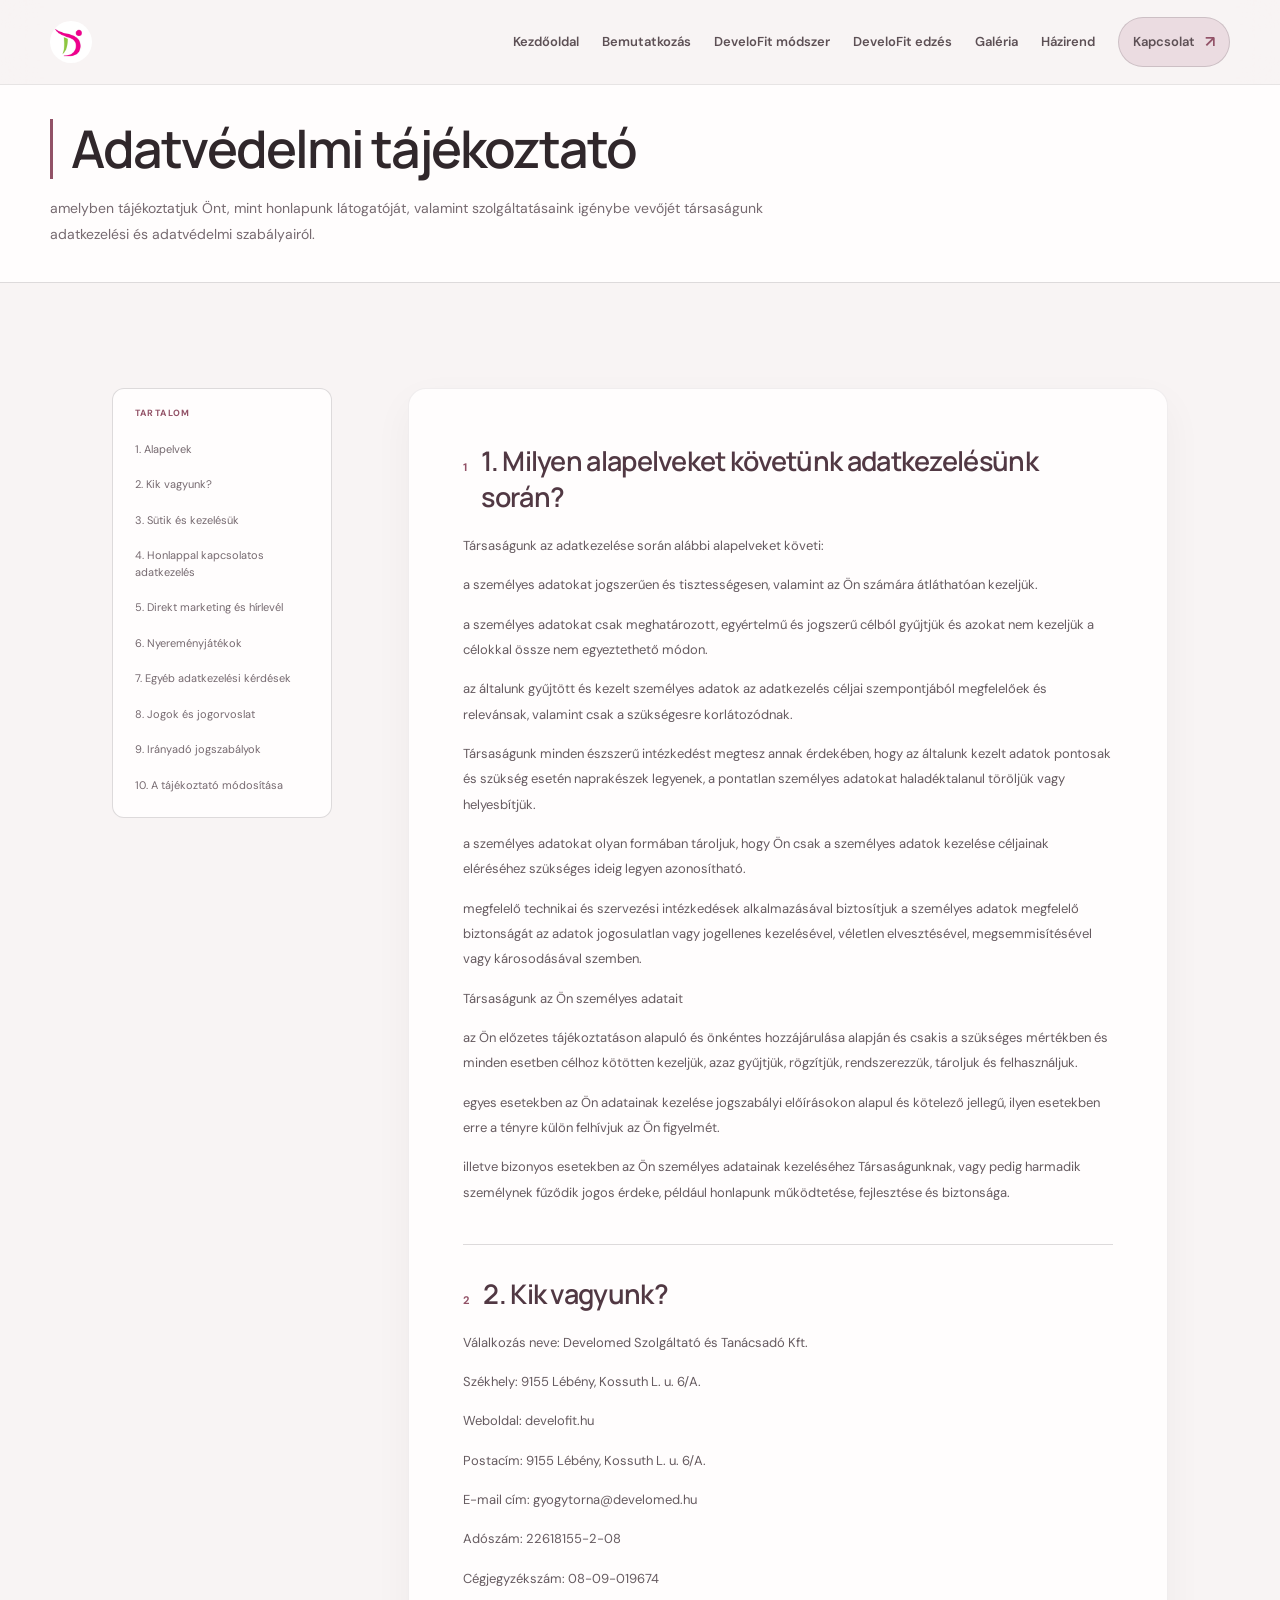
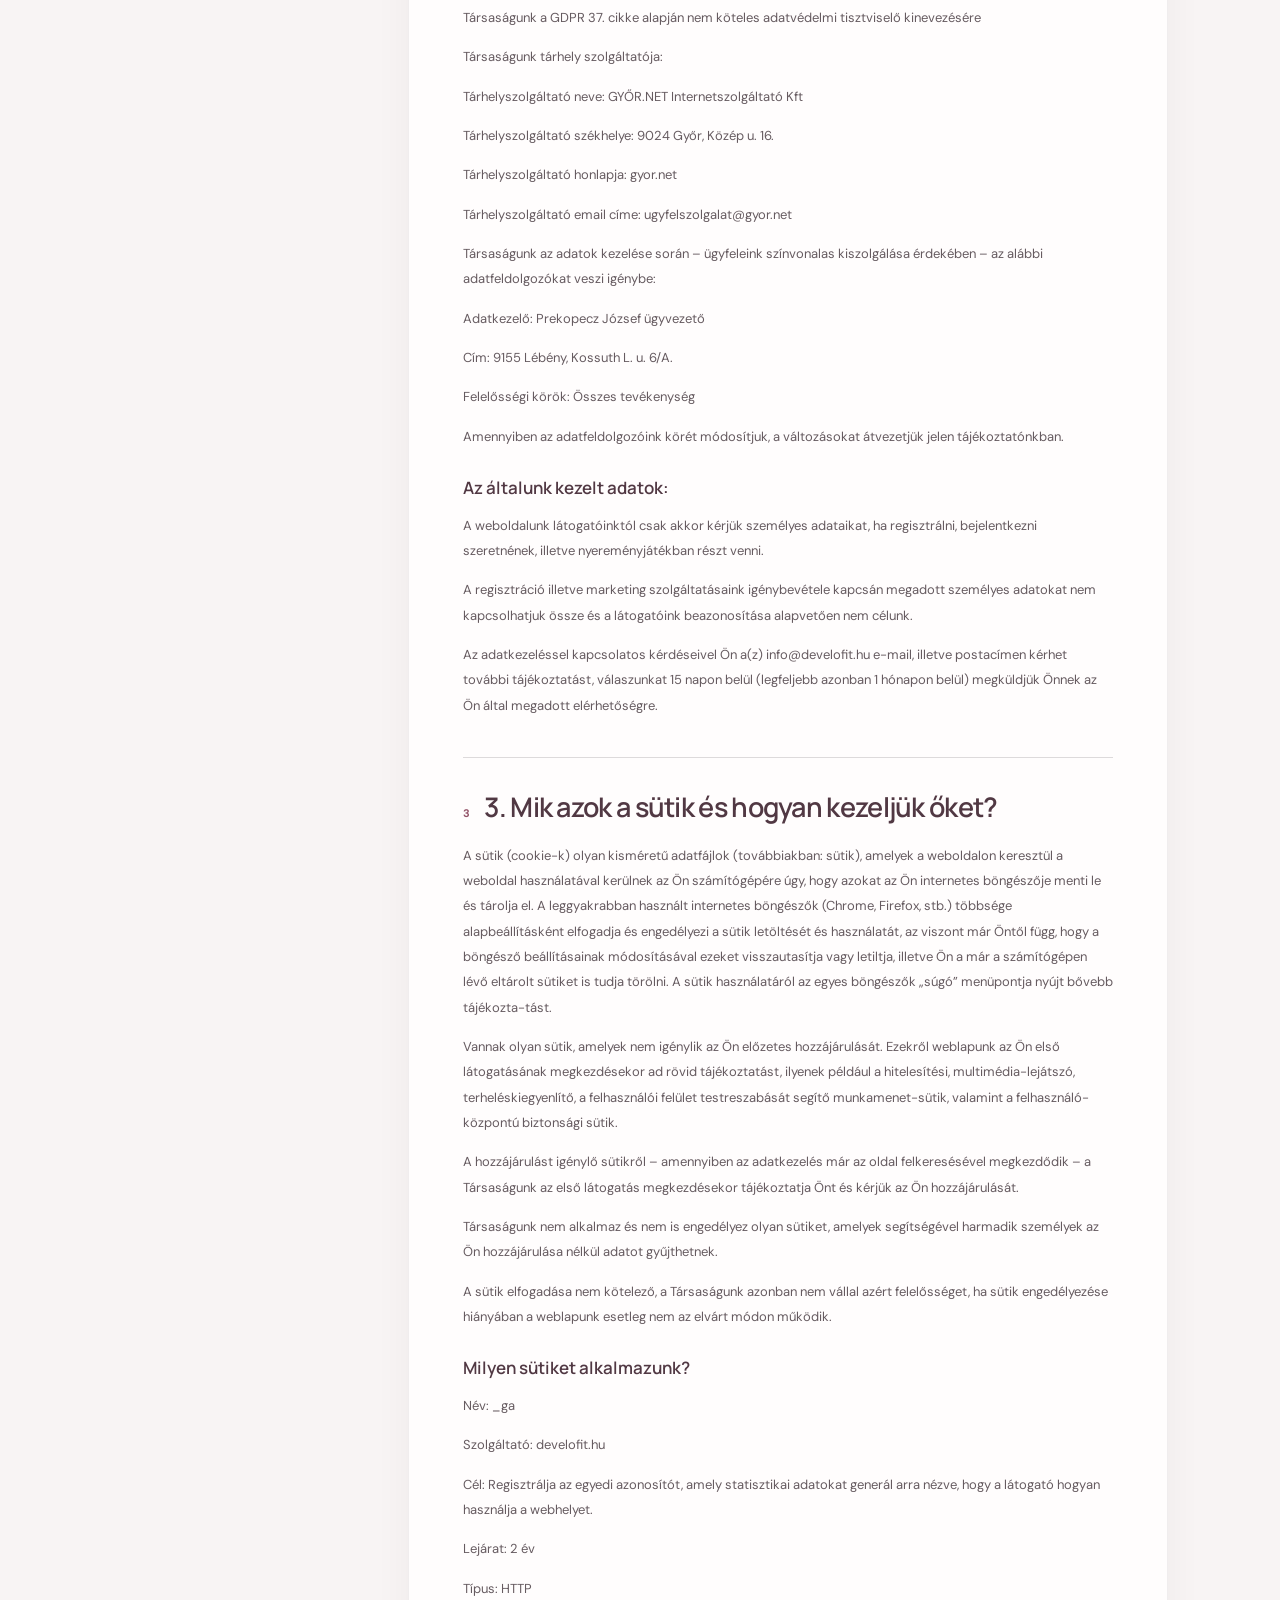
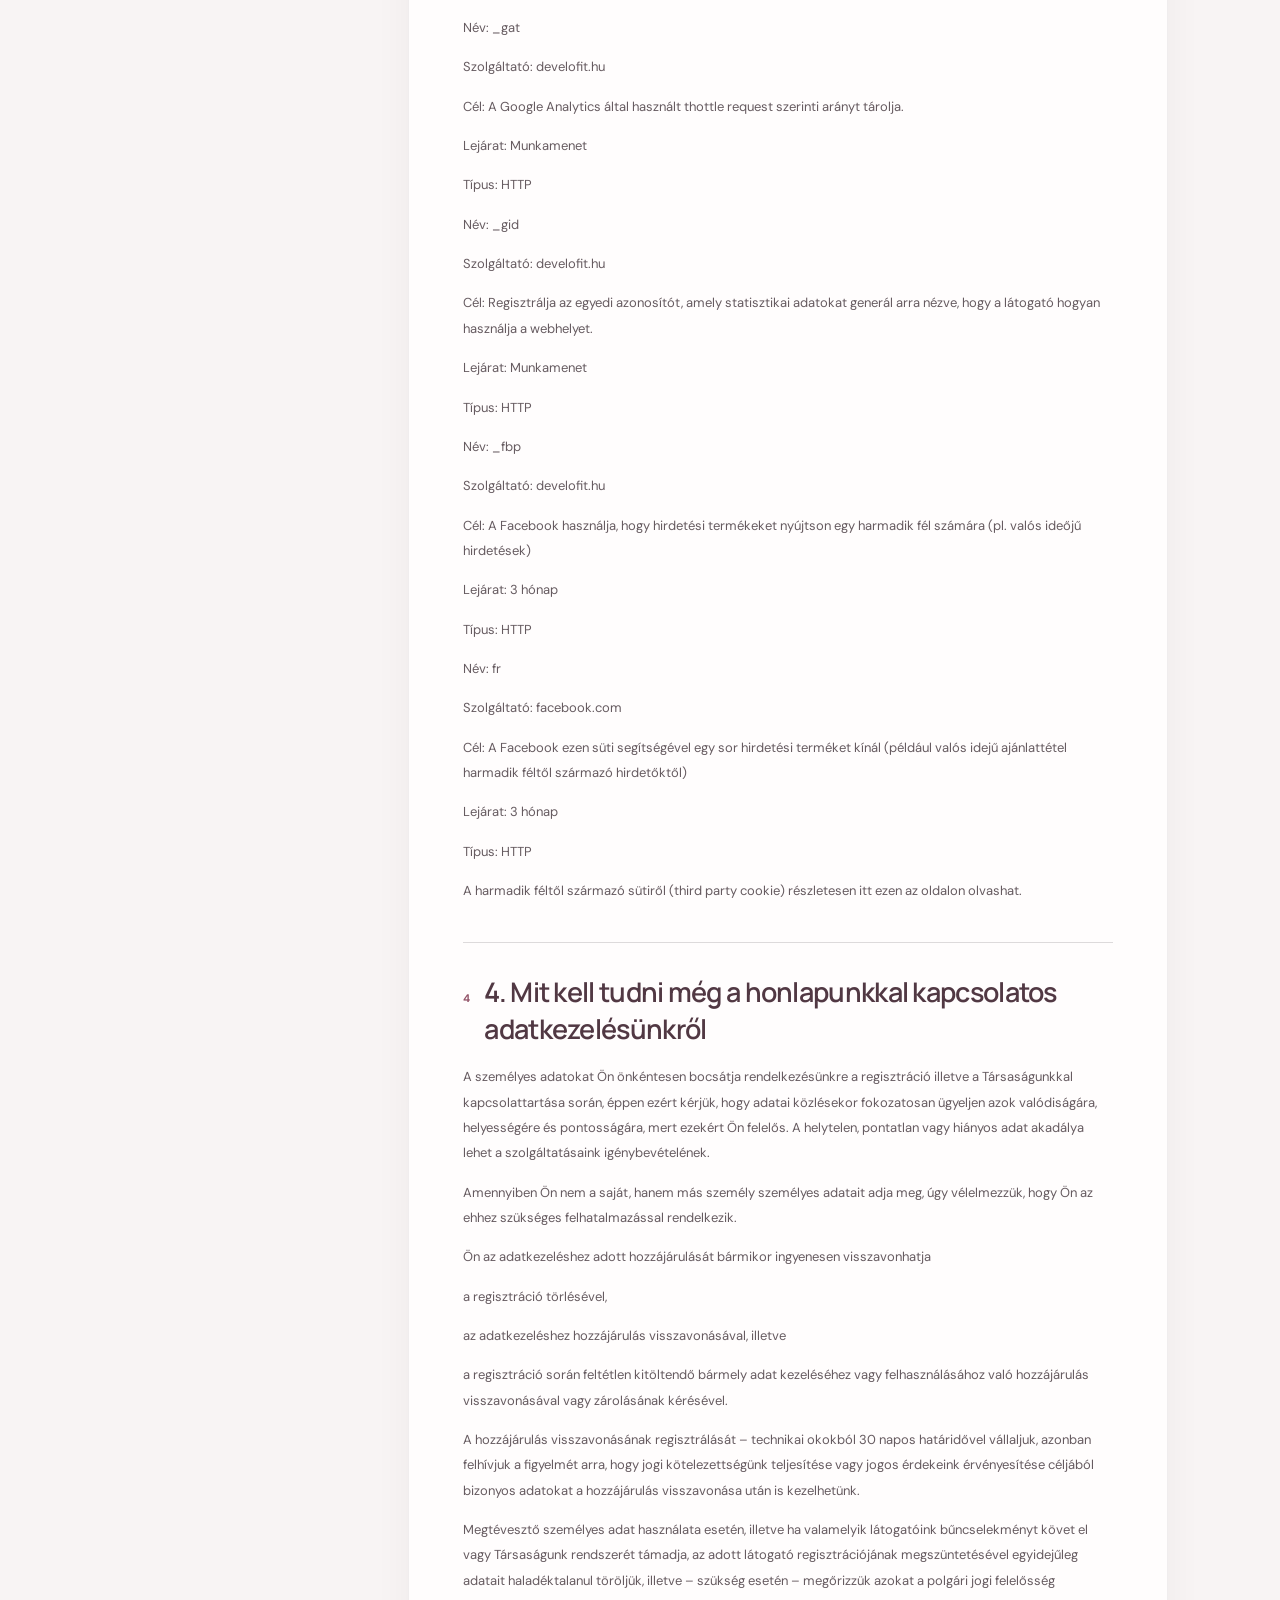
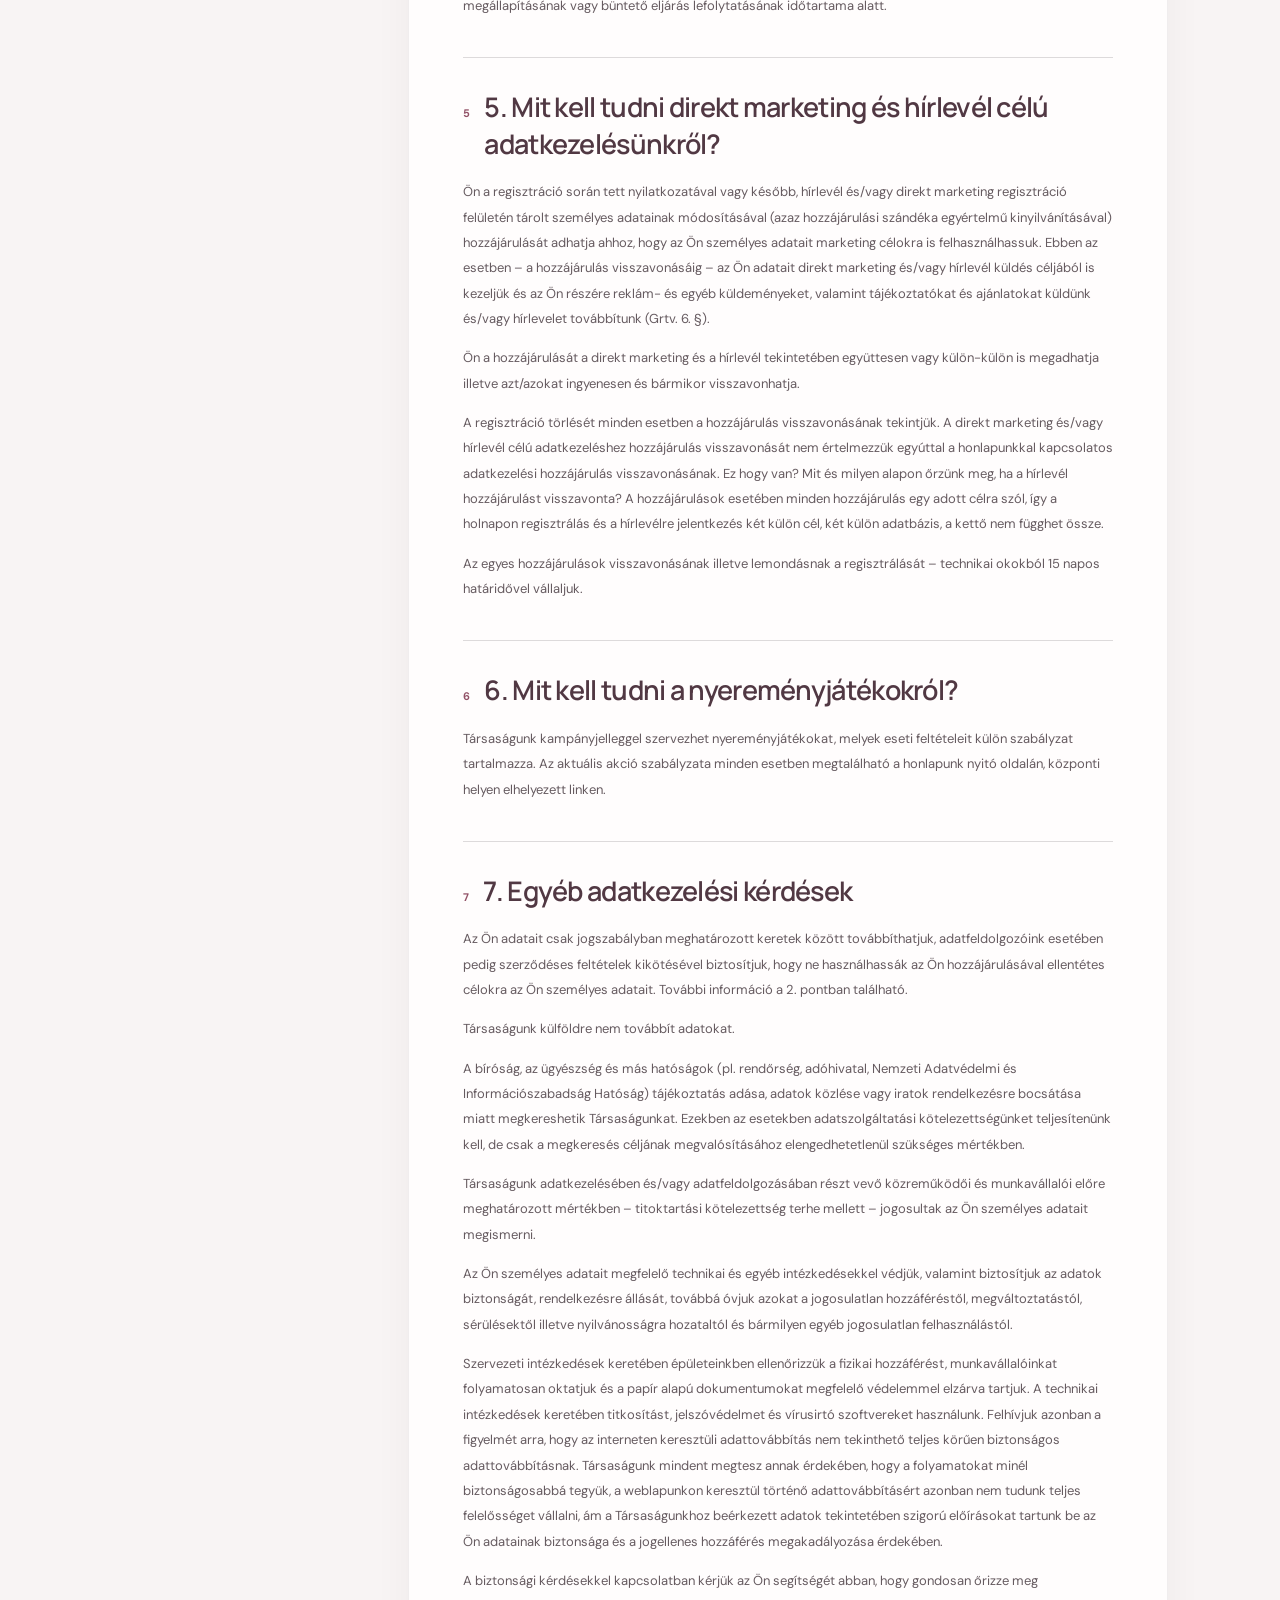
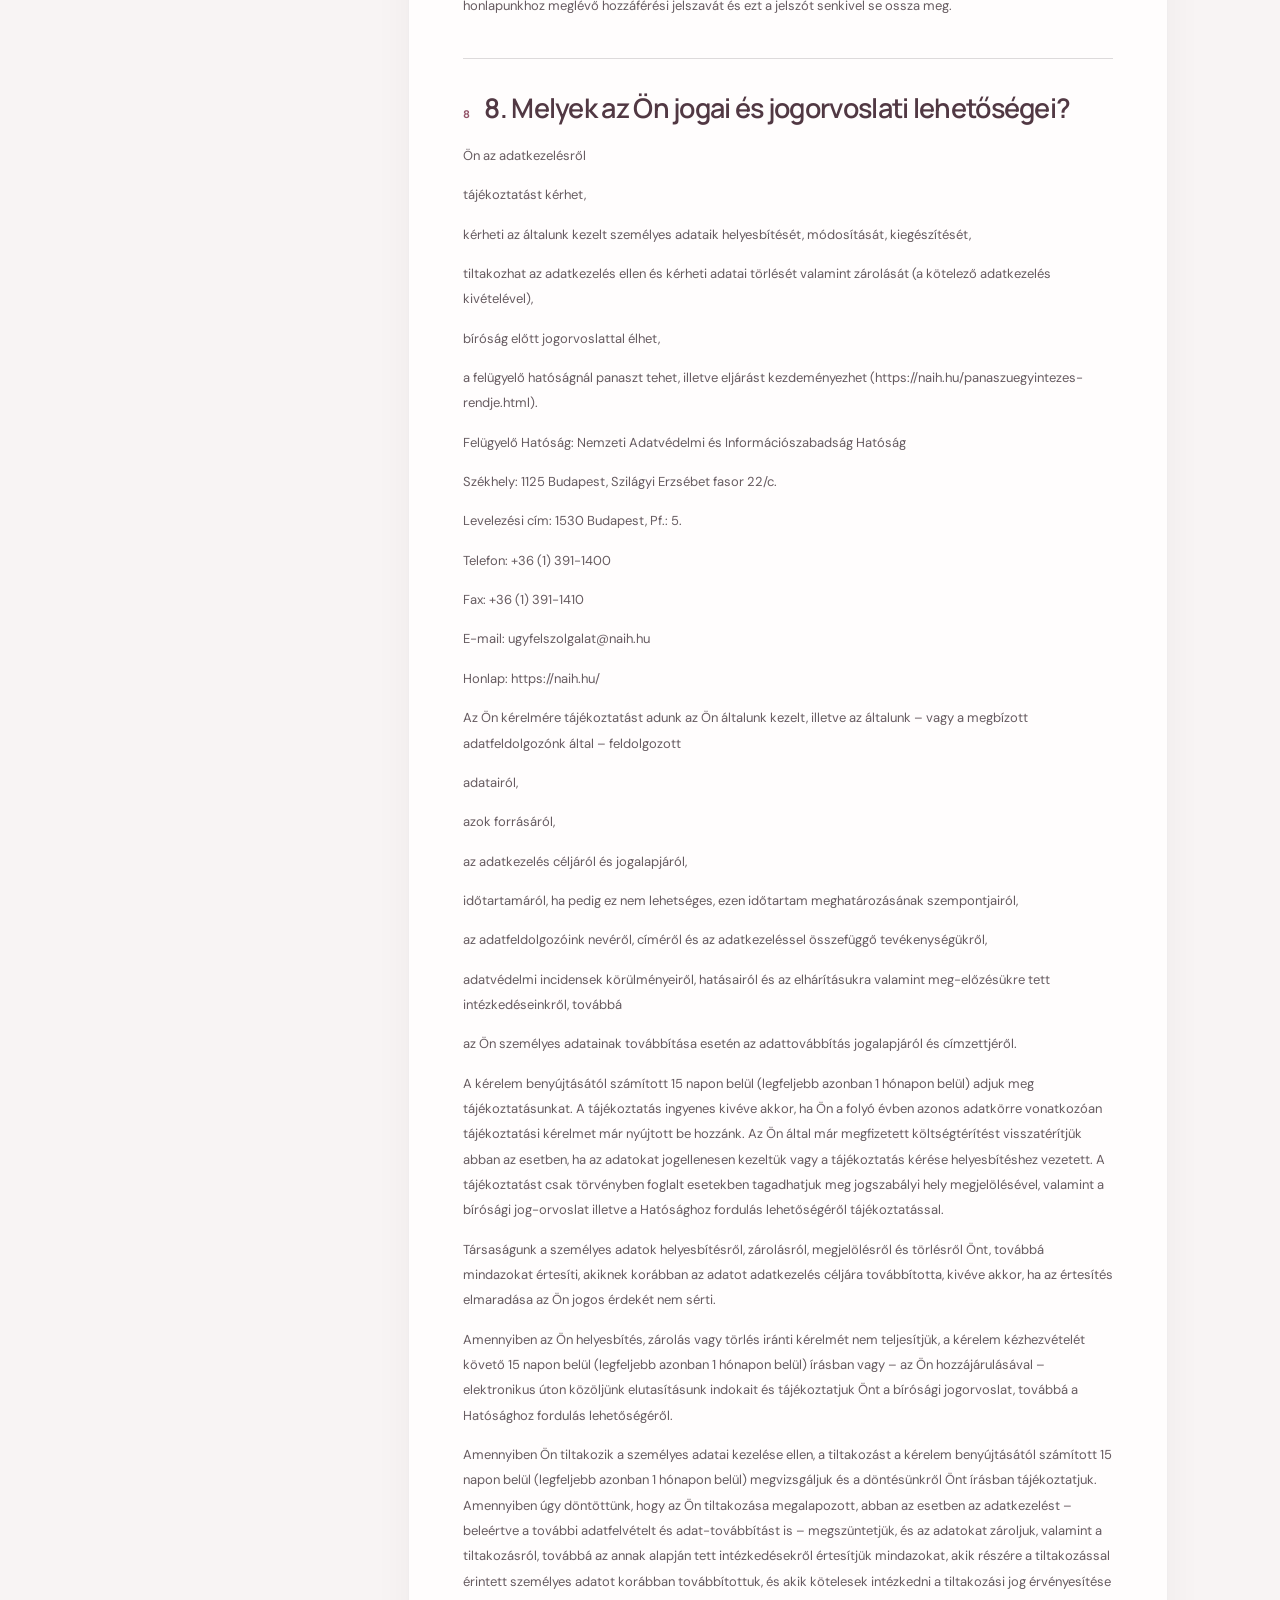
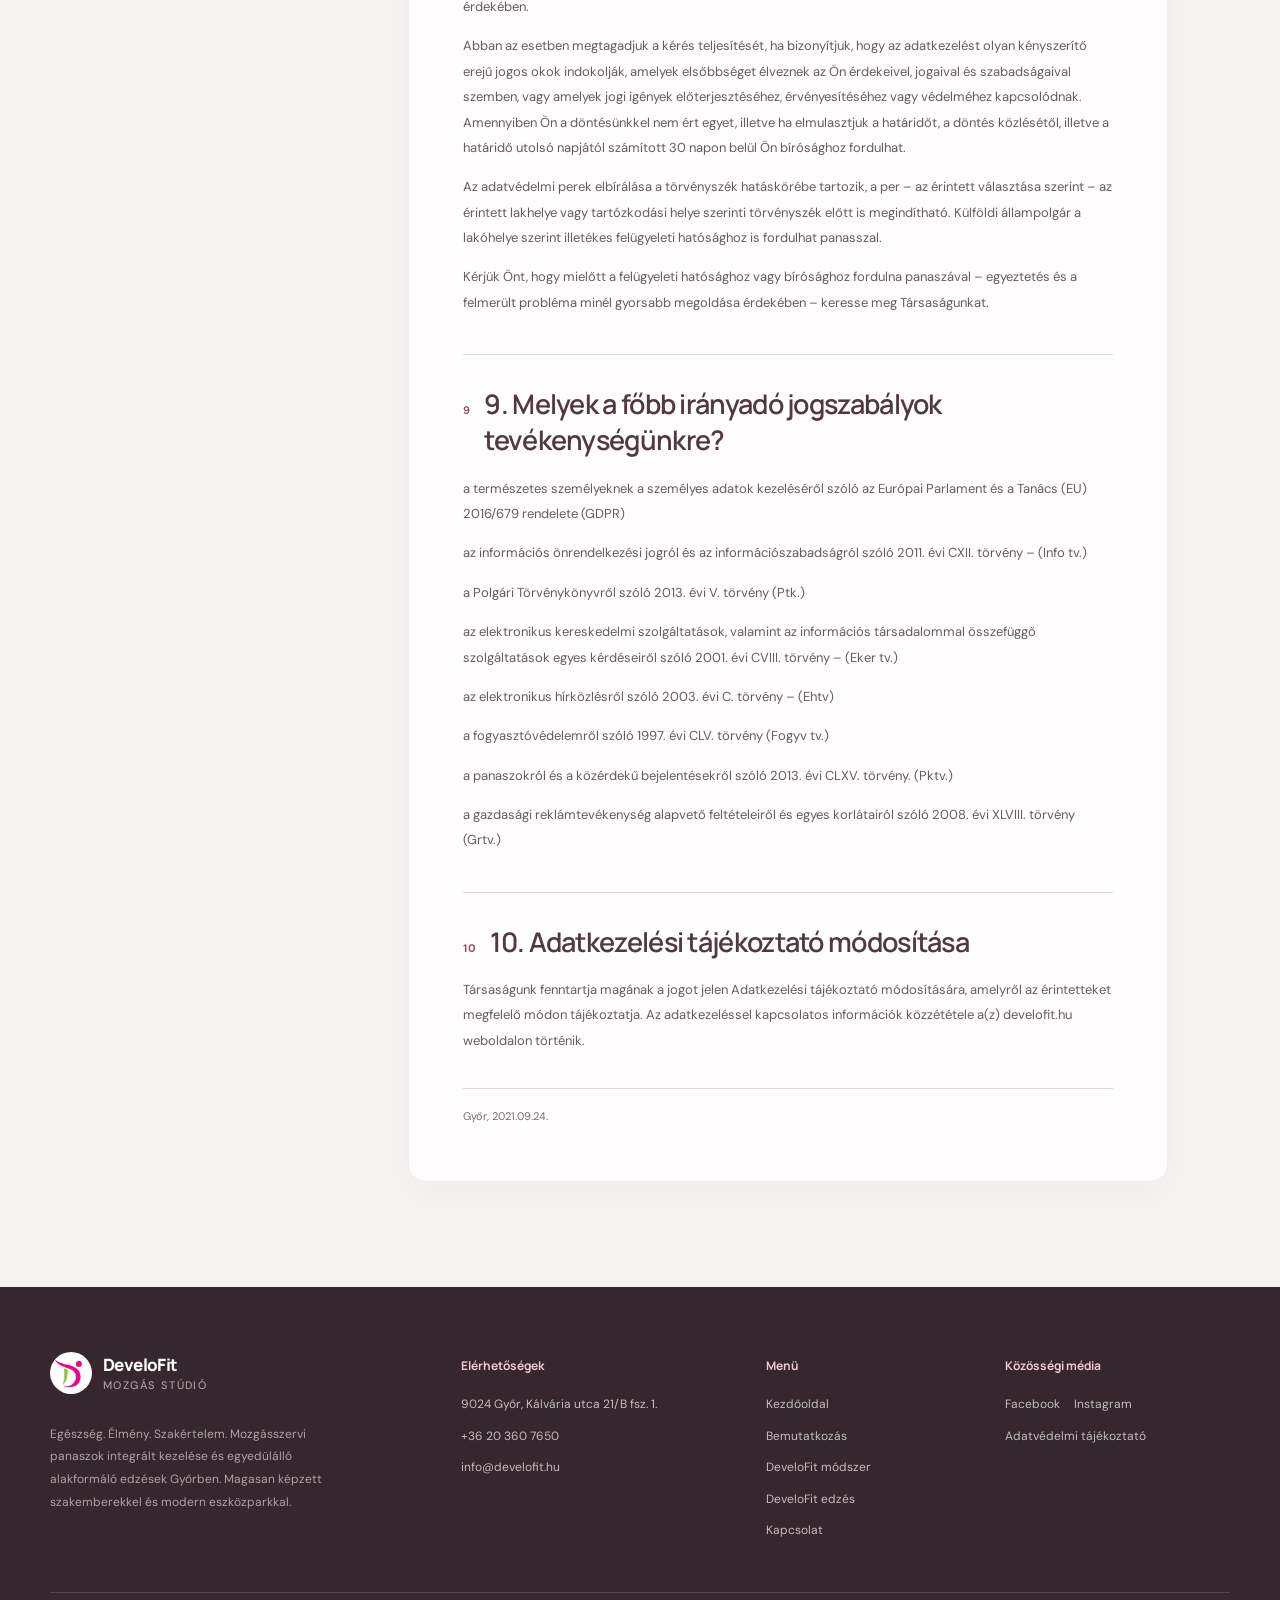
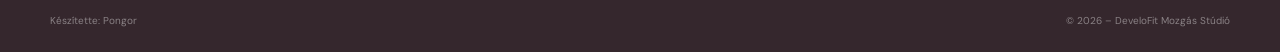
==== adatvedelmi-tajekoztato.html @ 82ca7d37 "edzes adatvedelem es kapcsolat" ====
<!doctype html>
<html lang="hu">
  <head>
    <meta charset="utf-8">
    <meta name="viewport" content="width=device-width, initial-scale=1">
    <meta name="theme-color" content="#f8f4f4">
    <meta name="description" content="A DeveloFit Mozgás Stúdió adatvédelmi tájékoztatója.">
    <title>Adatv&#233;delmi t&#225;j&#233;koztat&#243; | DeveloFit Mozgás Stúdió</title>
    <link rel="icon" type="image/png" href="pics/develofit-favicon.png">
    <link rel="preconnect" href="https://fonts.googleapis.com">
    <link rel="preconnect" href="https://fonts.gstatic.com" crossorigin>
    <link href="https://fonts.googleapis.com/css2?family=DM+Sans:wght@400;500;600;700&family=Manrope:wght@400;500;600;700;800&display=swap" rel="stylesheet">
    <link rel="stylesheet" href="styles.css">
    <script src="script.js" defer></script>
  </head>
  <body>
    <a class="skip-link" href="#main">Ugrás a tartalomhoz</a>
    <header class="site-header">
      <div class="container header-inner">
        <a class="brand" href="index.html" aria-label="DeveloFit kezdőoldal"><img class="brand-mark" src="pics/develofit-favicon.png" alt=""></a>
        <button class="menu-toggle" aria-expanded="false" aria-controls="site-nav" aria-label="Menü megnyitása"><span></span><span></span></button>
        <nav class="site-nav" id="site-nav" aria-label="Fő navigáció">
          <a href="index.html">Kezdőoldal</a>
          <a href="bemutatkozas.html">Bemutatkozás</a>
          <a href="develofit-modszer.html">DeveloFit módszer</a>
          <a href="develofit-edzes.html">DeveloFit edzés</a>
          <a href="bemutatkozas.html#galeria">Galéria</a>
          <a href="kapcsolat.html#hazirend">Házirend</a>
          <a class="nav-contact" href="kapcsolat.html#kapcsolat">Kapcsolat<span>↗</span></a>
        </nav>
      </div>
    </header>
    <main id="main">
      <section class="privacy-page-title">
        <div class="container">
          <h1>Adatv&#233;delmi t&#225;j&#233;koztat&#243;</h1>
          <p>amelyben t&#225;j&#233;koztatjuk &#214;nt, mint honlapunk l&#225;togat&#243;j&#225;t, valamint szolg&#225;ltat&#225;saink ig&#233;nybe vevőj&#233;t t&#225;rsas&#225;gunk adatkezel&#233;si &#233;s adatv&#233;delmi szab&#225;lyair&#243;l.</p>
        </div>
      </section>
      <section class="privacy-content section-pad">
        <div class="container privacy-layout">
          <nav class="privacy-nav" aria-label="A tájékoztató fejezetei">
            <p>TARTALOM</p>
            <a href="#privacy-1">1. Alapelvek</a>
            <a href="#privacy-2">2. Kik vagyunk?</a>
            <a href="#privacy-3">3. S&#252;tik &#233;s kezel&#233;s&#252;k</a>
            <a href="#privacy-4">4. Honlappal kapcsolatos adatkezel&#233;s</a>
            <a href="#privacy-5">5. Direkt marketing &#233;s h&#237;rlev&#233;l</a>
            <a href="#privacy-6">6. Nyerem&#233;nyj&#225;t&#233;kok</a>
            <a href="#privacy-7">7. Egy&#233;b adatkezel&#233;si k&#233;rd&#233;sek</a>
            <a href="#privacy-8">8. Jogok &#233;s jogorvoslat</a>
            <a href="#privacy-9">9. Ir&#225;nyad&#243; jogszab&#225;lyok</a>
            <a href="#privacy-10">10. A t&#225;j&#233;koztat&#243; m&#243;dos&#237;t&#225;sa</a>
          </nav>
          <article class="privacy-document">
            <section id="privacy-1">
              <h2><span>1</span> 1. Milyen alapelveket k&#246;vet&#252;nk adatkezel&#233;s&#252;nk sor&#225;n?</h2>
              <p>T&#225;rsas&#225;gunk az adatkezel&#233;se sor&#225;n al&#225;bbi alapelveket k&#246;veti:</p>
              <p>a szem&#233;lyes adatokat jogszerűen &#233;s tisztess&#233;gesen, valamint az &#214;n sz&#225;m&#225;ra &#225;tl&#225;that&#243;an kezelj&#252;k.</p>
              <p>a szem&#233;lyes adatokat csak meghat&#225;rozott, egy&#233;rtelmű &#233;s jogszerű c&#233;lb&#243;l gyűjtj&#252;k &#233;s azokat nem kezelj&#252;k a c&#233;lokkal &#246;ssze nem egyeztethető m&#243;don.</p>
              <p>az &#225;ltalunk gyűjt&#246;tt &#233;s kezelt szem&#233;lyes adatok az adatkezel&#233;s c&#233;ljai szempontj&#225;b&#243;l megfelelőek &#233;s relev&#225;nsak, valamint csak a sz&#252;ks&#233;gesre korl&#225;toz&#243;dnak.</p>
              <p>T&#225;rsas&#225;gunk minden &#233;szszerű int&#233;zked&#233;st megtesz annak &#233;rdek&#233;ben, hogy az &#225;ltalunk kezelt adatok pontosak &#233;s sz&#252;ks&#233;g eset&#233;n naprak&#233;szek legyenek, a pontatlan szem&#233;lyes adatokat halad&#233;ktalanul t&#246;r&#246;lj&#252;k vagy helyesb&#237;tj&#252;k.</p>
              <p>a szem&#233;lyes adatokat olyan form&#225;ban t&#225;roljuk, hogy &#214;n csak a szem&#233;lyes adatok kezel&#233;se c&#233;ljainak el&#233;r&#233;s&#233;hez sz&#252;ks&#233;ges ideig legyen azonos&#237;that&#243;.</p>
              <p>megfelelő technikai &#233;s szervez&#233;si int&#233;zked&#233;sek alkalmaz&#225;s&#225;val biztos&#237;tjuk a szem&#233;lyes adatok megfelelő biztons&#225;g&#225;t az adatok jogosulatlan vagy jogellenes kezel&#233;s&#233;vel, v&#233;letlen elveszt&#233;s&#233;vel, megsemmis&#237;t&#233;s&#233;vel vagy k&#225;rosod&#225;s&#225;val szemben.</p>
              <p>T&#225;rsas&#225;gunk az &#214;n szem&#233;lyes adatait</p>
              <p>az &#214;n előzetes t&#225;j&#233;koztat&#225;son alapul&#243; &#233;s &#246;nk&#233;ntes hozz&#225;j&#225;rul&#225;sa alapj&#225;n &#233;s csakis a sz&#252;ks&#233;ges m&#233;rt&#233;kben &#233;s minden esetben c&#233;lhoz k&#246;t&#246;tten kezelj&#252;k, azaz gyűjtj&#252;k, r&#246;gz&#237;tj&#252;k, rendszerezz&#252;k, t&#225;roljuk &#233;s felhaszn&#225;ljuk.</p>
              <p>egyes esetekben az &#214;n adatainak kezel&#233;se jogszab&#225;lyi elő&#237;r&#225;sokon alapul &#233;s k&#246;telező jellegű, ilyen esetekben erre a t&#233;nyre k&#252;l&#246;n felh&#237;vjuk az &#214;n figyelm&#233;t.</p>
              <p>illetve bizonyos esetekben az &#214;n szem&#233;lyes adatainak kezel&#233;s&#233;hez T&#225;rsas&#225;gunknak, vagy pedig harmadik szem&#233;lynek fűződik jogos &#233;rdeke, p&#233;ld&#225;ul honlapunk műk&#246;dtet&#233;se, fejleszt&#233;se &#233;s biztons&#225;ga.</p>
            </section>
            <section id="privacy-2">
              <h2><span>2</span> 2. Kik vagyunk?</h2>
              <p>V&#225;lalkoz&#225;s neve: Develomed Szolg&#225;ltat&#243; &#233;s Tan&#225;csad&#243; Kft.</p>
              <p>Sz&#233;khely: 9155 L&#233;b&#233;ny, Kossuth L. u. 6/A.</p>
              <p>Weboldal: develofit.hu</p>
              <p>Postac&#237;m: 9155 L&#233;b&#233;ny, Kossuth L. u. 6/A.</p>
              <p>E-mail c&#237;m: gyogytorna@develomed.hu</p>
              <p>Ad&#243;sz&#225;m: 22618155-2-08</p>
              <p>C&#233;gjegyz&#233;ksz&#225;m: 08-09-019674</p>
              <p>T&#225;rsas&#225;gunk a GDPR 37. cikke alapj&#225;n nem k&#246;teles adatv&#233;delmi tisztviselő kinevez&#233;s&#233;re</p>
              <p>T&#225;rsas&#225;gunk t&#225;rhely szolg&#225;ltat&#243;ja:</p>
              <p>T&#225;rhelyszolg&#225;ltat&#243; neve: GYŐR.NET Internetszolg&#225;ltat&#243; Kft</p>
              <p>T&#225;rhelyszolg&#225;ltat&#243; sz&#233;khelye: 9024 Győr, K&#246;z&#233;p u. 16.</p>
              <p>T&#225;rhelyszolg&#225;ltat&#243; honlapja: gyor.net</p>
              <p>T&#225;rhelyszolg&#225;ltat&#243; email c&#237;me: ugyfelszolgalat@gyor.net</p>
              <p>T&#225;rsas&#225;gunk az adatok kezel&#233;se sor&#225;n – &#252;gyfeleink sz&#237;nvonalas kiszolg&#225;l&#225;sa &#233;rdek&#233;ben – az al&#225;bbi adatfeldolgoz&#243;kat veszi ig&#233;nybe:</p>
              <p>Adatkezelő: Prekopecz J&#243;zsef &#252;gyvezető</p>
              <p>C&#237;m: 9155 L&#233;b&#233;ny, Kossuth L. u. 6/A.</p>
              <p>Felelőss&#233;gi k&#246;r&#246;k: &#214;sszes tev&#233;kenys&#233;g</p>
              <p>Amennyiben az adatfeldolgoz&#243;ink k&#246;r&#233;t m&#243;dos&#237;tjuk, a v&#225;ltoz&#225;sokat &#225;tvezetj&#252;k jelen t&#225;j&#233;koztat&#243;nkban.</p>
              <h3>Az &#225;ltalunk kezelt adatok:</h3>
              <p>A weboldalunk l&#225;togat&#243;inkt&#243;l csak akkor k&#233;rj&#252;k szem&#233;lyes adataikat, ha regisztr&#225;lni, bejelentkezni szeretn&#233;nek, illetve nyerem&#233;nyj&#225;t&#233;kban r&#233;szt venni.</p>
              <p>A regisztr&#225;ci&#243; illetve marketing szolg&#225;ltat&#225;saink ig&#233;nybev&#233;tele kapcs&#225;n megadott szem&#233;lyes adatokat nem kapcsolhatjuk &#246;ssze &#233;s a l&#225;togat&#243;ink beazonos&#237;t&#225;sa alapvetően nem c&#233;lunk.</p>
              <p>Az adatkezel&#233;ssel kapcsolatos k&#233;rd&#233;seivel &#214;n a(z) info@develofit.hu e-mail, illetve postac&#237;men k&#233;rhet tov&#225;bbi t&#225;j&#233;koztat&#225;st, v&#225;laszunkat 15 napon bel&#252;l (legfeljebb azonban 1 h&#243;napon bel&#252;l) megk&#252;ldj&#252;k &#214;nnek az &#214;n &#225;ltal megadott el&#233;rhetős&#233;gre.</p>
            </section>
            <section id="privacy-3">
              <h2><span>3</span> 3. Mik azok a s&#252;tik &#233;s hogyan kezelj&#252;k őket?</h2>
              <p>A s&#252;tik (cookie-k) olyan kism&#233;retű adatf&#225;jlok (tov&#225;bbiakban: s&#252;tik), amelyek a weboldalon kereszt&#252;l a weboldal haszn&#225;lat&#225;val ker&#252;lnek az &#214;n sz&#225;m&#237;t&#243;g&#233;p&#233;re &#250;gy, hogy azokat az &#214;n internetes b&#246;ng&#233;szője menti le &#233;s t&#225;rolja el. A leggyakrabban haszn&#225;lt internetes b&#246;ng&#233;szők (Chrome, Firefox, stb.) t&#246;bbs&#233;ge alapbe&#225;ll&#237;t&#225;sk&#233;nt elfogadja &#233;s enged&#233;lyezi a s&#252;tik let&#246;lt&#233;s&#233;t &#233;s haszn&#225;lat&#225;t, az viszont m&#225;r &#214;ntől f&#252;gg, hogy a b&#246;ng&#233;sző be&#225;ll&#237;t&#225;sainak m&#243;dos&#237;t&#225;s&#225;val ezeket visszautas&#237;tja vagy letiltja, illetve &#214;n a m&#225;r a sz&#225;m&#237;t&#243;g&#233;pen l&#233;vő elt&#225;rolt s&#252;tiket is tudja t&#246;r&#246;lni.  A s&#252;tik haszn&#225;lat&#225;r&#243;l az egyes b&#246;ng&#233;szők „s&#250;g&#243;” men&#252;pontja ny&#250;jt bővebb t&#225;j&#233;kozta-t&#225;st.</p>
              <p>Vannak olyan s&#252;tik, amelyek nem ig&#233;nylik az &#214;n előzetes hozz&#225;j&#225;rul&#225;s&#225;t. Ezekről weblapunk az &#214;n első l&#225;togat&#225;s&#225;nak megkezd&#233;sekor ad r&#246;vid t&#225;j&#233;koztat&#225;st, ilyenek p&#233;ld&#225;ul a hiteles&#237;t&#233;si, multim&#233;dia-lej&#225;tsz&#243;, terhel&#233;skiegyenl&#237;tő, a felhaszn&#225;l&#243;i fel&#252;let testreszab&#225;s&#225;t seg&#237;tő munkamenet-s&#252;tik, valamint a felhaszn&#225;l&#243;-k&#246;zpont&#250; biztons&#225;gi s&#252;tik.</p>
              <p>A hozz&#225;j&#225;rul&#225;st ig&#233;nylő s&#252;tikről – amennyiben az adatkezel&#233;s m&#225;r az oldal felkeres&#233;s&#233;vel megkezdődik – a T&#225;rsas&#225;gunk az első l&#225;togat&#225;s megkezd&#233;sekor t&#225;j&#233;koztatja &#214;nt &#233;s k&#233;rj&#252;k az &#214;n hozz&#225;j&#225;rul&#225;s&#225;t.</p>
              <p>T&#225;rsas&#225;gunk nem alkalmaz &#233;s nem is enged&#233;lyez olyan s&#252;tiket, amelyek seg&#237;ts&#233;g&#233;vel harmadik szem&#233;lyek az &#214;n hozz&#225;j&#225;rul&#225;sa n&#233;lk&#252;l adatot gyűjthetnek.</p>
              <p>A s&#252;tik elfogad&#225;sa nem k&#246;telező, a T&#225;rsas&#225;gunk azonban nem v&#225;llal az&#233;rt felelőss&#233;get, ha s&#252;tik enged&#233;lyez&#233;se hi&#225;ny&#225;ban a weblapunk esetleg nem az elv&#225;rt m&#243;don műk&#246;dik.</p>
              <h3>Milyen s&#252;tiket alkalmazunk?</h3>
              <p>N&#233;v: _ga</p>
              <p>Szolg&#225;ltat&#243;: develofit.hu</p>
              <p>C&#233;l: Regisztr&#225;lja az egyedi azonos&#237;t&#243;t, amely statisztikai adatokat gener&#225;l arra n&#233;zve, hogy a l&#225;togat&#243; hogyan haszn&#225;lja a webhelyet.</p>
              <p>Lej&#225;rat: 2 &#233;v</p>
              <p>T&#237;pus: HTTP</p>
              <p>N&#233;v: _gat</p>
              <p>Szolg&#225;ltat&#243;: develofit.hu</p>
              <p>C&#233;l: A Google Analytics &#225;ltal haszn&#225;lt thottle request szerinti ar&#225;nyt t&#225;rolja.</p>
              <p>Lej&#225;rat: Munkamenet</p>
              <p>T&#237;pus: HTTP</p>
              <p>N&#233;v: _gid</p>
              <p>Szolg&#225;ltat&#243;: develofit.hu</p>
              <p>C&#233;l: Regisztr&#225;lja az egyedi azonos&#237;t&#243;t, amely statisztikai adatokat gener&#225;l arra n&#233;zve, hogy a l&#225;togat&#243; hogyan haszn&#225;lja a webhelyet.</p>
              <p>Lej&#225;rat: Munkamenet</p>
              <p>T&#237;pus: HTTP</p>
              <p>N&#233;v: _fbp</p>
              <p>Szolg&#225;ltat&#243;: develofit.hu</p>
              <p>C&#233;l: A Facebook haszn&#225;lja, hogy hirdet&#233;si term&#233;keket ny&#250;jtson egy harmadik f&#233;l sz&#225;m&#225;ra (pl. val&#243;s ideőjű hirdet&#233;sek)</p>
              <p>Lej&#225;rat: 3 h&#243;nap</p>
              <p>T&#237;pus: HTTP</p>
              <p>N&#233;v: fr</p>
              <p>Szolg&#225;ltat&#243;: facebook.com</p>
              <p>C&#233;l: A Facebook ezen s&#252;ti seg&#237;ts&#233;g&#233;vel egy sor hirdet&#233;si term&#233;ket k&#237;n&#225;l (p&#233;ld&#225;ul val&#243;s idejű aj&#225;nlatt&#233;tel harmadik f&#233;ltől sz&#225;rmaz&#243; hirdetőktől)</p>
              <p>Lej&#225;rat: 3 h&#243;nap</p>
              <p>T&#237;pus: HTTP</p>
              <p>A harmadik f&#233;ltől sz&#225;rmaz&#243; s&#252;tiről (third party cookie) r&#233;szletesen itt ezen az oldalon olvashat.</p>
            </section>
            <section id="privacy-4">
              <h2><span>4</span> 4. Mit kell tudni m&#233;g a honlapunkkal kapcsolatos adatkezel&#233;s&#252;nkről</h2>
              <p>A szem&#233;lyes adatokat &#214;n &#246;nk&#233;ntesen bocs&#225;tja rendelkez&#233;s&#252;nkre a regisztr&#225;ci&#243; illetve a T&#225;rsas&#225;gunkkal kapcsolattart&#225;sa sor&#225;n, &#233;ppen ez&#233;rt k&#233;rj&#252;k, hogy adatai k&#246;zl&#233;sekor fokozatosan &#252;gyeljen azok val&#243;dis&#225;g&#225;ra, helyess&#233;g&#233;re &#233;s pontoss&#225;g&#225;ra, mert ezek&#233;rt &#214;n felelős. A helytelen, pontatlan vagy hi&#225;nyos adat akad&#225;lya lehet a szolg&#225;ltat&#225;saink ig&#233;nybev&#233;tel&#233;nek.</p>
              <p>Amennyiben &#214;n nem a saj&#225;t, hanem m&#225;s szem&#233;ly szem&#233;lyes adatait adja meg, &#250;gy v&#233;lelmezz&#252;k, hogy &#214;n az ehhez sz&#252;ks&#233;ges felhatalmaz&#225;ssal rendelkezik.</p>
              <p>&#214;n az adatkezel&#233;shez adott hozz&#225;j&#225;rul&#225;s&#225;t b&#225;rmikor ingyenesen visszavonhatja</p>
              <p>a regisztr&#225;ci&#243; t&#246;rl&#233;s&#233;vel,</p>
              <p>az adatkezel&#233;shez hozz&#225;j&#225;rul&#225;s visszavon&#225;s&#225;val, illetve</p>
              <p>a regisztr&#225;ci&#243; sor&#225;n felt&#233;tlen kit&#246;ltendő b&#225;rmely adat kezel&#233;s&#233;hez vagy felhaszn&#225;l&#225;s&#225;hoz val&#243; hozz&#225;j&#225;rul&#225;s visszavon&#225;s&#225;val vagy z&#225;rol&#225;s&#225;nak k&#233;r&#233;s&#233;vel.</p>
              <p>A hozz&#225;j&#225;rul&#225;s visszavon&#225;s&#225;nak regisztr&#225;l&#225;s&#225;t – technikai okokb&#243;l 30 napos hat&#225;ridővel v&#225;llaljuk, azonban felh&#237;vjuk a figyelm&#233;t arra, hogy jogi k&#246;telezetts&#233;g&#252;nk teljes&#237;t&#233;se vagy jogos &#233;rdekeink &#233;rv&#233;nyes&#237;t&#233;se c&#233;lj&#225;b&#243;l bizonyos adatokat a hozz&#225;j&#225;rul&#225;s visszavon&#225;sa ut&#225;n is kezelhet&#252;nk.</p>
              <p>Megt&#233;vesztő szem&#233;lyes adat haszn&#225;lata eset&#233;n, illetve ha valamelyik l&#225;togat&#243;ink bűncselekm&#233;nyt k&#246;vet el vagy T&#225;rsas&#225;gunk rendszer&#233;t t&#225;madja, az adott l&#225;togat&#243; regisztr&#225;ci&#243;j&#225;nak megsz&#252;ntet&#233;s&#233;vel egyidejűleg adatait halad&#233;ktalanul t&#246;r&#246;lj&#252;k, illetve – sz&#252;ks&#233;g eset&#233;n – megőrizz&#252;k azokat a polg&#225;ri jogi felelőss&#233;g meg&#225;llap&#237;t&#225;s&#225;nak vagy b&#252;ntető elj&#225;r&#225;s lefolytat&#225;s&#225;nak időtartama alatt.</p>
            </section>
            <section id="privacy-5">
              <h2><span>5</span> 5. Mit kell tudni direkt marketing &#233;s h&#237;rlev&#233;l c&#233;l&#250; adatkezel&#233;s&#252;nkről?</h2>
              <p>&#214;n a regisztr&#225;ci&#243; sor&#225;n tett nyilatkozat&#225;val vagy k&#233;sőbb, h&#237;rlev&#233;l &#233;s/vagy direkt marketing regisztr&#225;ci&#243; fel&#252;let&#233;n t&#225;rolt szem&#233;lyes adatainak m&#243;dos&#237;t&#225;s&#225;val (azaz hozz&#225;j&#225;rul&#225;si sz&#225;nd&#233;ka egy&#233;rtelmű kinyilv&#225;n&#237;t&#225;s&#225;val) hozz&#225;j&#225;rul&#225;s&#225;t adhatja ahhoz, hogy az &#214;n szem&#233;lyes adatait marketing c&#233;lokra is felhaszn&#225;lhassuk. Ebben az esetben – a hozz&#225;j&#225;rul&#225;s visszavon&#225;s&#225;ig – az &#214;n adatait direkt marketing &#233;s/vagy h&#237;rlev&#233;l k&#252;ld&#233;s c&#233;lj&#225;b&#243;l is kezelj&#252;k &#233;s az &#214;n r&#233;sz&#233;re rekl&#225;m- &#233;s egy&#233;b k&#252;ldem&#233;nyeket, valamint t&#225;j&#233;koztat&#243;kat &#233;s aj&#225;nlatokat k&#252;ld&#252;nk &#233;s/vagy h&#237;rlevelet tov&#225;bb&#237;tunk (Grtv. 6. &#167;).</p>
              <p>&#214;n a hozz&#225;j&#225;rul&#225;s&#225;t a direkt marketing &#233;s a h&#237;rlev&#233;l tekintet&#233;ben egy&#252;ttesen vagy k&#252;l&#246;n-k&#252;l&#246;n is megadhatja illetve azt/azokat ingyenesen &#233;s b&#225;rmikor visszavonhatja.</p>
              <p>A regisztr&#225;ci&#243; t&#246;rl&#233;s&#233;t minden esetben a hozz&#225;j&#225;rul&#225;s visszavon&#225;s&#225;nak tekintj&#252;k. A direkt marketing &#233;s/vagy h&#237;rlev&#233;l c&#233;l&#250; adatkezel&#233;shez hozz&#225;j&#225;rul&#225;s visszavon&#225;s&#225;t nem &#233;rtelmezz&#252;k egy&#250;ttal a honlapunkkal kapcsolatos adatkezel&#233;si hozz&#225;j&#225;rul&#225;s visszavon&#225;s&#225;nak. Ez hogy van? Mit &#233;s milyen alapon őrz&#252;nk meg, ha a h&#237;rlev&#233;l hozz&#225;j&#225;rul&#225;st visszavonta? A hozz&#225;j&#225;rul&#225;sok eset&#233;ben minden hozz&#225;j&#225;rul&#225;s egy adott c&#233;lra sz&#243;l, &#237;gy a holnapon regisztr&#225;l&#225;s &#233;s a h&#237;rlev&#233;lre jelentkez&#233;s k&#233;t k&#252;l&#246;n c&#233;l, k&#233;t k&#252;l&#246;n adatb&#225;zis, a kettő nem f&#252;gghet &#246;ssze.</p>
              <p>Az egyes hozz&#225;j&#225;rul&#225;sok visszavon&#225;s&#225;nak illetve lemond&#225;snak a regisztr&#225;l&#225;s&#225;t – technikai okokb&#243;l 15 napos hat&#225;ridővel v&#225;llaljuk.</p>
            </section>
            <section id="privacy-6">
              <h2><span>6</span> 6. Mit kell tudni a nyerem&#233;nyj&#225;t&#233;kokr&#243;l?</h2>
              <p>T&#225;rsas&#225;gunk kamp&#225;nyjelleggel szervezhet nyerem&#233;nyj&#225;t&#233;kokat, melyek eseti felt&#233;teleit k&#252;l&#246;n szab&#225;lyzat tartalmazza. Az aktu&#225;lis akci&#243; szab&#225;lyzata minden esetben megtal&#225;lhat&#243; a honlapunk nyit&#243; oldal&#225;n, k&#246;zponti helyen elhelyezett linken.</p>
            </section>
            <section id="privacy-7">
              <h2><span>7</span> 7. Egy&#233;b adatkezel&#233;si k&#233;rd&#233;sek</h2>
              <p>Az &#214;n adatait csak jogszab&#225;lyban meghat&#225;rozott keretek k&#246;z&#246;tt tov&#225;bb&#237;thatjuk, adatfeldolgoz&#243;ink eset&#233;ben pedig szerződ&#233;ses felt&#233;telek kik&#246;t&#233;s&#233;vel biztos&#237;tjuk, hogy ne haszn&#225;lhass&#225;k az &#214;n hozz&#225;j&#225;rul&#225;s&#225;val ellent&#233;tes c&#233;lokra az &#214;n szem&#233;lyes adatait. Tov&#225;bbi inform&#225;ci&#243; a 2. pontban tal&#225;lhat&#243;.</p>
              <p>T&#225;rsas&#225;gunk k&#252;lf&#246;ldre nem tov&#225;bb&#237;t adatokat.</p>
              <p>A b&#237;r&#243;s&#225;g, az &#252;gy&#233;szs&#233;g &#233;s m&#225;s hat&#243;s&#225;gok (pl. rendőrs&#233;g, ad&#243;hivatal, Nemzeti Adatv&#233;delmi &#233;s Inform&#225;ci&#243;szabads&#225;g Hat&#243;s&#225;g) t&#225;j&#233;koztat&#225;s ad&#225;sa, adatok k&#246;zl&#233;se vagy iratok rendelkez&#233;sre bocs&#225;t&#225;sa miatt megkereshetik T&#225;rsas&#225;gunkat. Ezekben az esetekben adatszolg&#225;ltat&#225;si k&#246;telezetts&#233;g&#252;nket teljes&#237;ten&#252;nk kell, de csak a megkeres&#233;s c&#233;lj&#225;nak megval&#243;s&#237;t&#225;s&#225;hoz elengedhetetlen&#252;l sz&#252;ks&#233;ges m&#233;rt&#233;kben.</p>
              <p>T&#225;rsas&#225;gunk adatkezel&#233;s&#233;ben &#233;s/vagy adatfeldolgoz&#225;s&#225;ban r&#233;szt vevő k&#246;zreműk&#246;dői &#233;s munkav&#225;llal&#243;i előre meghat&#225;rozott m&#233;rt&#233;kben – titoktart&#225;si k&#246;telezetts&#233;g terhe mellett – jogosultak az &#214;n szem&#233;lyes adatait megismerni.</p>
              <p>Az &#214;n szem&#233;lyes adatait megfelelő technikai &#233;s egy&#233;b int&#233;zked&#233;sekkel v&#233;dj&#252;k, valamint biztos&#237;tjuk az adatok biztons&#225;g&#225;t, rendelkez&#233;sre &#225;ll&#225;s&#225;t, tov&#225;bb&#225; &#243;vjuk azokat a jogosulatlan hozz&#225;f&#233;r&#233;stől, megv&#225;ltoztat&#225;st&#243;l, s&#233;r&#252;l&#233;sektől illetve nyilv&#225;noss&#225;gra hozatalt&#243;l &#233;s b&#225;rmilyen egy&#233;b jogosulatlan felhaszn&#225;l&#225;st&#243;l.</p>
              <p>Szervezeti int&#233;zked&#233;sek keret&#233;ben &#233;p&#252;leteinkben ellenőrizz&#252;k a fizikai hozz&#225;f&#233;r&#233;st, munkav&#225;llal&#243;inkat folyamatosan oktatjuk &#233;s a pap&#237;r alap&#250; dokumentumokat megfelelő v&#233;delemmel elz&#225;rva tartjuk. A technikai int&#233;zked&#233;sek keret&#233;ben titkos&#237;t&#225;st, jelsz&#243;v&#233;delmet &#233;s v&#237;rusirt&#243; szoftvereket haszn&#225;lunk. Felh&#237;vjuk azonban a figyelm&#233;t arra, hogy az interneten kereszt&#252;li adattov&#225;bb&#237;t&#225;s nem tekinthető teljes k&#246;rűen biztons&#225;gos adattov&#225;bb&#237;t&#225;snak. T&#225;rsas&#225;gunk mindent megtesz annak &#233;rdek&#233;ben, hogy a folyamatokat min&#233;l biztons&#225;gosabb&#225; tegy&#252;k, a weblapunkon kereszt&#252;l t&#246;rt&#233;nő adattov&#225;bb&#237;t&#225;s&#233;rt azonban nem tudunk teljes felelőss&#233;get v&#225;llalni, &#225;m a T&#225;rsas&#225;gunkhoz be&#233;rkezett adatok tekintet&#233;ben szigor&#250; elő&#237;r&#225;sokat tartunk be az &#214;n adatainak biztons&#225;ga &#233;s a jogellenes hozz&#225;f&#233;r&#233;s megakad&#225;lyoz&#225;sa &#233;rdek&#233;ben.</p>
              <p>A biztons&#225;gi k&#233;rd&#233;sekkel kapcsolatban k&#233;rj&#252;k az &#214;n seg&#237;ts&#233;g&#233;t abban, hogy gondosan őrizze meg honlapunkhoz megl&#233;vő hozz&#225;f&#233;r&#233;si jelszav&#225;t &#233;s ezt a jelsz&#243;t senkivel se ossza meg.</p>
            </section>
            <section id="privacy-8">
              <h2><span>8</span> 8. Melyek az &#214;n jogai &#233;s jogorvoslati lehetős&#233;gei?</h2>
              <p>&#214;n az adatkezel&#233;sről</p>
              <p>t&#225;j&#233;koztat&#225;st k&#233;rhet,</p>
              <p>k&#233;rheti az &#225;ltalunk kezelt szem&#233;lyes adataik helyesb&#237;t&#233;s&#233;t, m&#243;dos&#237;t&#225;s&#225;t, kieg&#233;sz&#237;t&#233;s&#233;t,</p>
              <p>tiltakozhat az adatkezel&#233;s ellen &#233;s k&#233;rheti adatai t&#246;rl&#233;s&#233;t valamint z&#225;rol&#225;s&#225;t (a k&#246;telező adatkezel&#233;s kiv&#233;tel&#233;vel),</p>
              <p>b&#237;r&#243;s&#225;g előtt jogorvoslattal &#233;lhet,</p>
              <p>a fel&#252;gyelő hat&#243;s&#225;gn&#225;l panaszt tehet, illetve elj&#225;r&#225;st kezdem&#233;nyezhet (https://naih.hu/panaszuegyintezes-rendje.html).</p>
              <p>Fel&#252;gyelő Hat&#243;s&#225;g: Nemzeti Adatv&#233;delmi &#233;s Inform&#225;ci&#243;szabads&#225;g Hat&#243;s&#225;g</p>
              <p>Sz&#233;khely: 1125 Budapest, Szil&#225;gyi Erzs&#233;bet fasor 22/c.</p>
              <p>Levelez&#233;si c&#237;m: 1530 Budapest, Pf.: 5.</p>
              <p>Telefon: +36 (1) 391-1400</p>
              <p>Fax: +36 (1) 391-1410</p>
              <p>E-mail: ugyfelszolgalat@naih.hu</p>
              <p>Honlap: https://naih.hu/</p>
              <p>Az &#214;n k&#233;relm&#233;re t&#225;j&#233;koztat&#225;st adunk az &#214;n &#225;ltalunk kezelt, illetve az &#225;ltalunk – vagy a megb&#237;zott adatfeldolgoz&#243;nk &#225;ltal – feldolgozott</p>
              <p>adatair&#243;l,</p>
              <p>azok forr&#225;s&#225;r&#243;l,</p>
              <p>az adatkezel&#233;s c&#233;lj&#225;r&#243;l &#233;s jogalapj&#225;r&#243;l,</p>
              <p>időtartam&#225;r&#243;l, ha pedig ez nem lehets&#233;ges, ezen időtartam meghat&#225;roz&#225;s&#225;nak szempontjair&#243;l,</p>
              <p>az adatfeldolgoz&#243;ink nev&#233;ről, c&#237;m&#233;ről &#233;s az adatkezel&#233;ssel &#246;sszef&#252;ggő tev&#233;kenys&#233;g&#252;kről,</p>
              <p>adatv&#233;delmi incidensek k&#246;r&#252;lm&#233;nyeiről, hat&#225;sair&#243;l &#233;s az elh&#225;r&#237;t&#225;sukra valamint meg-előz&#233;s&#252;kre tett int&#233;zked&#233;seinkről, tov&#225;bb&#225;</p>
              <p>az &#214;n szem&#233;lyes adatainak tov&#225;bb&#237;t&#225;sa eset&#233;n az adattov&#225;bb&#237;t&#225;s jogalapj&#225;r&#243;l &#233;s c&#237;mzettj&#233;ről.</p>
              <p>A k&#233;relem beny&#250;jt&#225;s&#225;t&#243;l sz&#225;m&#237;tott 15 napon bel&#252;l (legfeljebb azonban 1 h&#243;napon bel&#252;l) adjuk meg t&#225;j&#233;koztat&#225;sunkat. A t&#225;j&#233;koztat&#225;s ingyenes kiv&#233;ve akkor, ha &#214;n a foly&#243; &#233;vben azonos adatk&#246;rre vonatkoz&#243;an t&#225;j&#233;koztat&#225;si k&#233;relmet m&#225;r ny&#250;jtott be hozz&#225;nk. Az &#214;n &#225;ltal m&#225;r megfizetett k&#246;lts&#233;gt&#233;r&#237;t&#233;st visszat&#233;r&#237;tj&#252;k abban az esetben, ha az adatokat jogellenesen kezelt&#252;k vagy a t&#225;j&#233;koztat&#225;s k&#233;r&#233;se helyesb&#237;t&#233;shez vezetett. A t&#225;j&#233;koztat&#225;st csak t&#246;rv&#233;nyben foglalt esetekben tagadhatjuk meg jogszab&#225;lyi hely megjel&#246;l&#233;s&#233;vel, valamint a b&#237;r&#243;s&#225;gi jog-orvoslat illetve a Hat&#243;s&#225;ghoz fordul&#225;s lehetős&#233;g&#233;ről t&#225;j&#233;koztat&#225;ssal.</p>
              <p>T&#225;rsas&#225;gunk a szem&#233;lyes adatok helyesb&#237;t&#233;sről, z&#225;rol&#225;sr&#243;l, megjel&#246;l&#233;sről &#233;s t&#246;rl&#233;sről &#214;nt, tov&#225;bb&#225; mindazokat &#233;rtes&#237;ti, akiknek kor&#225;bban az adatot adatkezel&#233;s c&#233;lj&#225;ra tov&#225;bb&#237;totta, kiv&#233;ve akkor, ha az &#233;rtes&#237;t&#233;s elmarad&#225;sa az &#214;n jogos &#233;rdek&#233;t nem s&#233;rti.</p>
              <p>Amennyiben az &#214;n helyesb&#237;t&#233;s, z&#225;rol&#225;s vagy t&#246;rl&#233;s ir&#225;nti k&#233;relm&#233;t nem teljes&#237;tj&#252;k, a k&#233;relem k&#233;zhezv&#233;tel&#233;t k&#246;vető 15 napon bel&#252;l (legfeljebb azonban 1 h&#243;napon bel&#252;l) &#237;r&#225;sban vagy – az &#214;n hozz&#225;j&#225;rul&#225;s&#225;val – elektronikus &#250;ton k&#246;z&#246;lj&#252;nk elutas&#237;t&#225;sunk indokait &#233;s t&#225;j&#233;koztatjuk &#214;nt a b&#237;r&#243;s&#225;gi jogorvoslat, tov&#225;bb&#225; a Hat&#243;s&#225;ghoz fordul&#225;s lehetős&#233;g&#233;ről.</p>
              <p>Amennyiben &#214;n tiltakozik a szem&#233;lyes adatai kezel&#233;se ellen, a tiltakoz&#225;st a k&#233;relem beny&#250;jt&#225;s&#225;t&#243;l sz&#225;m&#237;tott 15 napon bel&#252;l (legfeljebb azonban 1 h&#243;napon bel&#252;l) megvizsg&#225;ljuk &#233;s a d&#246;nt&#233;s&#252;nkről &#214;nt &#237;r&#225;sban t&#225;j&#233;koztatjuk. Amennyiben &#250;gy d&#246;nt&#246;tt&#252;nk, hogy az &#214;n tiltakoz&#225;sa megalapozott, abban az esetben az adatkezel&#233;st – bele&#233;rtve a tov&#225;bbi adatfelv&#233;telt &#233;s adat-tov&#225;bb&#237;t&#225;st is – megsz&#252;ntetj&#252;k, &#233;s az adatokat z&#225;roljuk, valamint a tiltakoz&#225;sr&#243;l, tov&#225;bb&#225; az annak alapj&#225;n tett int&#233;zked&#233;sekről &#233;rtes&#237;tj&#252;k mindazokat, akik r&#233;sz&#233;re a tiltakoz&#225;ssal &#233;rintett szem&#233;lyes adatot kor&#225;bban tov&#225;bb&#237;tottuk, &#233;s akik k&#246;telesek int&#233;zkedni a tiltakoz&#225;si jog &#233;rv&#233;nyes&#237;t&#233;se &#233;rdek&#233;ben.</p>
              <p>Abban az esetben megtagadjuk a k&#233;r&#233;s teljes&#237;t&#233;s&#233;t, ha bizony&#237;tjuk, hogy az adatkezel&#233;st olyan k&#233;nyszer&#237;tő erejű jogos okok indokolj&#225;k, amelyek elsőbbs&#233;get &#233;lveznek az &#214;n &#233;rdekeivel, jogaival &#233;s szabads&#225;gaival szemben, vagy amelyek jogi ig&#233;nyek előterjeszt&#233;s&#233;hez, &#233;rv&#233;nyes&#237;t&#233;s&#233;hez vagy v&#233;delm&#233;hez kapcsol&#243;dnak. Amennyiben &#214;n a d&#246;nt&#233;s&#252;nkkel nem &#233;rt egyet, illetve ha elmulasztjuk a hat&#225;ridőt, a d&#246;nt&#233;s k&#246;zl&#233;s&#233;től, illetve a hat&#225;ridő utols&#243; napj&#225;t&#243;l sz&#225;m&#237;tott 30 napon bel&#252;l &#214;n b&#237;r&#243;s&#225;ghoz fordulhat.</p>
              <p>Az adatv&#233;delmi perek elb&#237;r&#225;l&#225;sa a t&#246;rv&#233;nysz&#233;k hat&#225;sk&#246;r&#233;be tartozik, a per – az &#233;rintett v&#225;laszt&#225;sa szerint – az &#233;rintett lakhelye vagy tart&#243;zkod&#225;si helye szerinti t&#246;rv&#233;nysz&#233;k előtt is megind&#237;that&#243;. K&#252;lf&#246;ldi &#225;llampolg&#225;r a lak&#243;helye szerint illet&#233;kes fel&#252;gyeleti hat&#243;s&#225;ghoz is fordulhat panasszal.</p>
              <p>K&#233;rj&#252;k &#214;nt, hogy mielőtt a fel&#252;gyeleti hat&#243;s&#225;ghoz vagy b&#237;r&#243;s&#225;ghoz fordulna panasz&#225;val – egyeztet&#233;s &#233;s a felmer&#252;lt probl&#233;ma min&#233;l gyorsabb megold&#225;sa &#233;rdek&#233;ben – keresse meg T&#225;rsas&#225;gunkat.</p>
            </section>
            <section id="privacy-9">
              <h2><span>9</span> 9. Melyek a főbb ir&#225;nyad&#243; jogszab&#225;lyok tev&#233;kenys&#233;g&#252;nkre?</h2>
              <p>a term&#233;szetes szem&#233;lyeknek a szem&#233;lyes adatok kezel&#233;s&#233;ről sz&#243;l&#243; az Eur&#243;pai Parlament &#233;s a Tan&#225;cs (EU) 2016/679 rendelete (GDPR)</p>
              <p>az inform&#225;ci&#243;s &#246;nrendelkez&#233;si jogr&#243;l &#233;s az inform&#225;ci&#243;szabads&#225;gr&#243;l sz&#243;l&#243; 2011. &#233;vi CXII. t&#246;rv&#233;ny – (Info tv.)</p>
              <p>a Polg&#225;ri T&#246;rv&#233;nyk&#246;nyvről sz&#243;l&#243; 2013. &#233;vi V. t&#246;rv&#233;ny (Ptk.)</p>
              <p>az elektronikus kereskedelmi szolg&#225;ltat&#225;sok, valamint az inform&#225;ci&#243;s t&#225;rsadalommal &#246;sszef&#252;ggő szolg&#225;ltat&#225;sok egyes k&#233;rd&#233;seiről sz&#243;l&#243; 2001. &#233;vi CVIII. t&#246;rv&#233;ny – (Eker tv.)</p>
              <p>az elektronikus h&#237;rk&#246;zl&#233;sről sz&#243;l&#243; 2003. &#233;vi C. t&#246;rv&#233;ny – (Ehtv)</p>
              <p>a fogyaszt&#243;v&#233;delemről sz&#243;l&#243; 1997. &#233;vi CLV. t&#246;rv&#233;ny (Fogyv tv.)</p>
              <p>a panaszokr&#243;l &#233;s a k&#246;z&#233;rdekű bejelent&#233;sekről sz&#243;l&#243; 2013. &#233;vi CLXV. t&#246;rv&#233;ny. (Pktv.)</p>
              <p>a gazdas&#225;gi rekl&#225;mtev&#233;kenys&#233;g alapvető felt&#233;teleiről &#233;s egyes korl&#225;tair&#243;l sz&#243;l&#243; 2008. &#233;vi XLVIII. t&#246;rv&#233;ny (Grtv.)</p>
            </section>
            <section id="privacy-10">
              <h2><span>10</span> 10. Adatkezel&#233;si t&#225;j&#233;koztat&#243; m&#243;dos&#237;t&#225;sa</h2>
              <p>T&#225;rsas&#225;gunk fenntartja mag&#225;nak a jogot jelen Adatkezel&#233;si t&#225;j&#233;koztat&#243; m&#243;dos&#237;t&#225;s&#225;ra, amelyről az &#233;rintetteket megfelelő m&#243;don t&#225;j&#233;koztatja. Az adatkezel&#233;ssel kapcsolatos inform&#225;ci&#243;k k&#246;zz&#233;t&#233;tele a(z) develofit.hu weboldalon t&#246;rt&#233;nik.</p>
              <p class="privacy-date">Győr, 2021.09.24.</p>
            </section>
          </article>
        </div>
      </section>
    </main>
    <footer class="footer">
      <div class="container footer-grid">
        <div class="footer-brand">
          <a class="brand brand-light" href="index.html"><img class="brand-mark" src="pics/develofit-favicon.png" alt=""><span class="brand-name">DeveloFit<small>Mozgás Stúdió</small></span></a>
          <p>Egészség. Élmény. Szakértelem. Mozgásszervi panaszok integrált kezelése és egyedülálló alakformáló edzések Győrben. Magasan képzett szakemberekkel és modern eszközparkkal.</p>
        </div>
        <div class="footer-col"><h3>Elérhetőségek</h3><a href="https://maps.google.com/?q=9024+Győr,+Kálvária+utca+21/B">9024 Győr, Kálvária utca 21/B fsz. 1.</a><a href="tel:+36203607650">+36 20 360 7650</a><a href="mailto:info@develofit.hu">info@develofit.hu</a></div>
        <div class="footer-col"><h3>Menü</h3><a href="index.html">Kezdőoldal</a><a href="bemutatkozas.html">Bemutatkozás</a><a href="develofit-modszer.html">DeveloFit módszer</a><a href="develofit-edzes.html">DeveloFit edzés</a><a href="kapcsolat.html#kapcsolat">Kapcsolat</a></div>
        <div class="footer-col"><h3>Közösségi média</h3><div class="footer-social-links"><a class="footer-social-link" href="https://www.facebook.com/" target="_blank" rel="noopener" aria-label="Facebook">Facebook</a><a class="footer-social-link" href="https://www.instagram.com/" target="_blank" rel="noopener" aria-label="Instagram">Instagram</a></div><a href="adatvedelmi-tajekoztato.html" aria-current="page">Adatvédelmi tájékoztató</a></div>
      </div>
      <div class="container footer-bottom"><span>Készítette: Pongor</span><span>© 2026 – DeveloFit Mozgás Stúdió</span></div>
    </footer>
  </body>
</html>
---- styles.css ----
/* DeveloFit kezdőoldal — letisztult, reszponzív stílus */
:root {
  --paper:#f8f4f4;
  --white:#fffdfd;
  --ink:#30272b;
  --muted:#766a70;
  --rose:#925267;
  --dark:#513843;
  --blush:#ebdce1;
  --pink:#f0cbd5;
  --line:rgba(48,39,43,.16);
  --sans:"DM Sans",sans-serif;
  --display:"Manrope",sans-serif;
  --container:1180px;
  --ease:cubic-bezier(.2,.75,.25,1)
}
* {
  box-sizing:border-box
}
html {
  scroll-behavior:smooth;
  scroll-padding-top:95px
}
body {
  margin:0;
  background:var(--paper);
  color:var(--ink);
  font:17px/1.65 var(--sans);
  -webkit-font-smoothing:antialiased
}
body.menu-open {
  overflow:hidden
}
img {
  display:block;
  width:100%
}
a {
  color:inherit;
  text-decoration:none
}
::selection {
  background:var(--pink);
  color:var(--ink)
}
.container {
  width:min(var(--container),calc(100% - 64px));
  margin-inline:auto
}
.skip-link {
  position:fixed;
  z-index:999;
  top:12px;
  left:12px;
  padding:10px 16px;
  background:var(--dark);
  color:white;
  transform:translateY(-150%)
}
.skip-link:focus {
  transform:translateY(0)
}
.site-header {
  position:sticky;
  z-index:100;
  top:0;
  border-bottom:1px solid rgba(48,39,43,.08);
  background:rgba(248,244,244,.92);
  backdrop-filter:blur(18px)
}
.header-inner {
  min-height:84px;
  display:flex;
  align-items:center;
  justify-content:space-between;
  gap:24px
}
.brand {
  display:inline-flex;
  align-items:center;
  gap:11px;
  flex-shrink:0
}
.brand-mark {
  width:42px;
  height:42px;
  flex:none;
  border-radius:50%;
  object-fit:cover
}
.brand-name {
  display:flex;
  flex-direction:column;
  font:800 17px/1.15 var(--display);
  letter-spacing:-.6px
}
.brand-name small {
  margin-top:5px;
  color:var(--muted);
  font:500 11px/1.2 var(--sans);
  letter-spacing:1.4px;
  text-transform:uppercase
}
.site-nav {
  display:flex;
  align-items:center;
  gap:clamp(12px,1.8vw,25px)
}
.site-nav a {
  position:relative;
  color:#5d5055;
  font-size:13px;
  font-weight:600;
  white-space:nowrap
}
.site-nav a:not(.nav-contact):after {
  position:absolute;
  right:0;
  bottom:-8px;
  left:0;
  height:1px;
  background:var(--rose);
  content:"";
  transform:scaleX(0);
  transform-origin:left;
  transition:transform .25s var(--ease)
}
.site-nav a:hover:after,.site-nav a[aria-current=page]:after {
  transform:scaleX(1)
}
.site-nav a:hover,.site-nav a[aria-current=page] {
  color:var(--dark)
}
.site-nav .nav-contact {
  display:flex;
  gap:10px;
  align-items:center;
  padding:11px 14px;
  border:1px solid var(--line);
  border-radius:99px;
  background:var(--blush);
  transition:background-color .2s ease,border-color .2s ease,color .2s ease
}
.site-nav .nav-contact:hover {
  border-color:var(--rose);
  background:var(--rose);
  color:var(--white)
}
.nav-contact span {
  color:var(--rose);
  font-size:16px
}
.site-nav .nav-contact:hover span {
  color:var(--white)
}
.menu-toggle {
  display:none
}
.hero {
  position:relative;
  overflow:hidden;
  padding:65px 0 22px;
  background:radial-gradient(ellipse at 80% 15%,rgba(235,220,225,.7),transparent 38%),var(--paper)
}
.hero-grid {
  position:relative;
  z-index:1;
  display:grid;
  grid-template-columns:1fr .93fr;
  align-items:center;
  gap:clamp(45px,7vw,95px)
}
.hero-copy {
  padding:18px 0 30px
}
.eyebrow {
  margin:0 0 20px;
  color:var(--rose);
  font-size:11px;
  font-weight:700;
  letter-spacing:2px;
  line-height:1.5
}
.dot {
  display:inline-block;
  width:7px;
  height:7px;
  margin-right:8px;
  border-radius:50%;
  background:#b78191
}
h1,h2 {
  margin:0;
  font:600 clamp(48px,6vw,78px)/1.08 var(--display);
  letter-spacing:-2.8px
}
h1 em,h2 em {
  color:var(--rose);
  font-family:Georgia,serif;
  font-weight:400;
  letter-spacing:-2.5px
}
.hero-lead {
  margin:27px 0 7px;
  font:700 16px var(--display)
}
.hero-description {
  max-width:480px;
  margin:0;
  color:var(--muted);
  font-size:15px;
  line-height:1.9
}
.hero-actions {
  display:flex;
  flex-wrap:wrap;
  align-items:center;
  gap:24px;
  margin-top:30px
}
.button {
  display:inline-flex;
  min-height:49px;
  align-items:center;
  justify-content:center;
  gap:20px;
  padding:13px 18px;
  border:1px solid transparent;
  border-radius:99px;
  font-size:13px;
  font-weight:700;
  transition:transform .25s var(--ease),background .25s,color .25s
}
.button:hover {
  transform:translateY(-3px)
}
.button span {
  font-size:16px
}
.button-dark {
  background:var(--dark);
  color:white
}
.button-dark:hover {
  background:var(--rose)
}
.button-outline {
  border-color:var(--line)
}
.button-outline:hover {
  background:white
}
.button-light {
  background:var(--white);
  color:var(--dark)
}
.text-link {
  display:inline-flex;
  align-items:center;
  gap:12px;
  color:var(--dark);
  font-size:13px;
  font-weight:700
}
.text-link span {
  transition:transform .2s
}
.text-link:hover span {
  transform:translateX(4px)
}
.hero-note {
  display:flex;
  align-items:center;
  gap:12px;
  margin-top:43px;
  color:var(--muted);
  font-size:11px;
  line-height:1.7
}
.hero-note strong {
  color:var(--ink)
}
.note-icon {
  width:38px;
  height:38px;
  display:grid;
  place-items:center;
  border:1px solid var(--line);
  border-radius:50%;
  color:var(--rose);
  font-size:18px
}
.hero-visual {
  position:relative;
  width:100%;
  max-width:480px;
  justify-self:end
}
.hero-image {
  position:relative;
  overflow:hidden;
  height:clamp(390px,43vw,525px);
  border-radius:48% 48% 12px 12px;
  background:var(--blush)
}
.hero-image img {
  height:100%;
  object-fit:cover;
  object-position:center
}
.image-overlay {
  position:absolute;
  inset:30% 0 0;
  background:linear-gradient(transparent,rgba(49,31,38,.55))
}
.image-caption {
  position:absolute;
  right:24px;
  bottom:25px;
  left:24px;
  display:flex;
  align-items:center;
  gap:10px;
  color:white;
  font:500 13px var(--display)
}
.image-caption span {
  width:26px;
  height:1px;
  background:var(--pink)
}
.floating-card {
  position:absolute;
  display:flex;
  align-items:center;
  gap:12px;
  padding:14px 18px;
  border:1px solid rgba(255,255,255,.7);
  border-radius:13px;
  background:rgba(255,254,250,.95);
  box-shadow:0 15px 40px rgba(48,39,43,.09);
  backdrop-filter:blur(12px)
}
.floating-card strong,.floating-card small {
  display:block
}
.floating-card strong {
  font:700 13px var(--display)
}
.floating-card small {
  margin-top:4px;
  color:var(--muted);
  font-size:11px
}
.card-top {
  top:16%;
  right:-30px
}
.card-bottom {
  left:-45px;
  bottom:16%
}
.float-symbol {
  width:34px;
  height:34px;
  display:grid;
  place-items:center;
  border-radius:50%;
  background:var(--blush);
  color:var(--rose)
}
.float-number {
  color:var(--rose);
  font:700 17px var(--display)
}
.visual-stamp {
  position:absolute;
  top:-24px;
  right:13px;
  width:75px;
  height:75px;
  display:grid;
  place-content:center;
  border:1px solid rgba(146,82,103,.5);
  border-radius:50%;
  color:var(--rose);
  font:700 10px/1.3 var(--display);
  letter-spacing:2px;
  text-align:center;
  transform:rotate(12deg)
}
.orbit {
  position:absolute;
  border:1px solid rgba(146,82,103,.13);
  border-radius:50%;
  pointer-events:none
}
.orbit-one {
  top:8%;
  right:-190px;
  width:490px;
  height:490px
}
.orbit-two {
  right:-130px;
  bottom:-390px;
  width:550px;
  height:550px
}
.hero-bottom {
  display:flex;
  justify-content:space-between;
  margin-top:34px;
  color:#9c9095;
  font-size:10px;
  font-weight:700;
  letter-spacing:1.5px
}
.scroll-cue {
  font-weight:500;
  letter-spacing:.4px
}
.section-pad {
  padding:105px 0
}
.intro {
  background:var(--white)
}
.intro-grid {
  display:grid;
  grid-template-columns:150px 1fr;
  gap:50px
}
.section-index {
  color:var(--rose);
  font-size:11px;
  font-weight:700;
  letter-spacing:1.5px
}
.intro-grid>.section-index {
  display:flex;
  align-items:flex-start;
  gap:14px;
  padding-top:8px
}
.intro-grid>.section-index span {
  width:32px;
  height:1px;
  margin-top:8px;
  background:#cab7be
}
.intro-main h2,.section-heading h2,.method-copy h2,.workout-copy h2,.team-heading h2,.cta-inner h2 {
  font-size:clamp(35px,4.2vw,55px)
}
.intro-body {
  display:flex;
  align-items:flex-end;
  justify-content:space-between;
  gap:35px;
  margin-top:36px
}
.intro-body>div {
  max-width:620px
}
.intro-body h3 {
  margin:0 0 12px;
  font-size:12px;
  letter-spacing:1.5px
}
.intro-body p {
  margin:0;
  color:var(--muted);
  font-size:14px;
  line-height:1.95
}
.intro-body .button {
  flex-shrink:0
}
.timeline {
  display:grid;
  grid-template-columns:repeat(4,1fr);
  margin-top:80px
}
.timeline-item {
  position:relative;
  padding-right:25px
}
.timeline-item:before {
  position:absolute;
  top:46px;
  right:25px;
  left:0;
  height:1px;
  background:var(--line);
  content:""
}
.timeline-item strong {
  display:block;
  margin-bottom:20px;
  color:var(--rose);
  font:700 25px var(--display);
  letter-spacing:-1px
}
.timeline-item>span {
  position:absolute;
  top:41px;
  left:0;
  width:11px;
  height:11px;
  border:2px solid white;
  border-radius:50%;
  background:var(--rose);
  box-shadow:0 0 0 1px var(--rose)
}
.timeline-item p {
  max-width:220px;
  margin:28px 0 0;
  color:var(--muted);
  font-size:13px;
  line-height:1.85
}
.method {
  background:var(--paper)
}
.method-grid {
  display:grid;
  grid-template-columns:.88fr 1fr;
  align-items:center;
  gap:clamp(55px,9vw,125px)
}
.method-visual {
  position:relative;
  max-width:470px
}
.method-visual>img {
  height:570px;
  border-radius:230px 230px 12px 12px;
  object-fit:cover
}
.method-badge {
  position:absolute;
  right:-34px;
  bottom:37px;
  display:flex;
  align-items:center;
  gap:12px;
  padding:16px 20px;
  border:1px solid var(--line);
  border-radius:12px;
  background:var(--white)
}
.method-badge strong {
  color:var(--rose);
  font:800 24px var(--display);
  letter-spacing:-2px
}
.method-badge span {
  color:var(--muted);
  font-size:9px;
  font-weight:700;
  letter-spacing:1.2px;
  line-height:1.5
}
.method-copy>.section-index {
  display:block;
  margin-bottom:32px
}
.method-copy h2 {
  margin-bottom:24px
}
.large-copy {
  color:#64575c;
  font-size:15px;
  line-height:1.9
}
.question-list {
  display:grid;
  margin:27px 0 25px;
  border-top:1px solid var(--line)
}
.question-list p {
  margin:0;
  padding:10px 0;
  border-bottom:1px solid var(--line);
  font-size:13px
}
.pricing {
  background:var(--dark);
  color:var(--white)
}
.pricing .section-index,.pricing .eyebrow {
  color:var(--pink)
}
.section-heading {
  display:flex;
  align-items:flex-end;
  justify-content:space-between;
  gap:55px
}
.section-heading h2 {
  margin-top:18px
}
.section-heading h2 em {
  color:#f0cbd5
}
.heading-aside {
  max-width:360px;
  margin:0 0 5px;
  color:rgba(255,254,250,.68);
  font-size:14px;
  line-height:1.9
}
.price-cards {
  display:grid;
  grid-template-columns:repeat(2,minmax(0,1fr));
  gap:18px;
  max-width:760px;
  margin:52px auto 0
}
.price-card {
  position:relative;
  overflow:hidden;
  min-height:220px;
  padding:29px 32px;
  border:1px solid rgba(255,255,255,.22);
  border-radius:22px
}
.price-card.featured {
  background:var(--pink);
  color:var(--ink)
}
.price-label {
  color:#e2bdc7;
  font-size:10px;
  font-weight:700;
  letter-spacing:1.7px
}
.featured .price-label {
  color:var(--rose)
}
.price-card h3 {
  margin:17px 0 10px;
  font:600 20px var(--display)
}
.price {
  display:flex;
  align-items:baseline;
  gap:9px;
  margin:0
}
.price strong {
  font:700 35px var(--display);
  letter-spacing:-1.6px
}
.price span {
  font-size:12px;
  opacity:.7
}
.price-card .text-link {
  margin-top:17px;
  color:inherit
}
.price-star {
  position:absolute;
  top:18px;
  right:27px;
  color:rgba(240,203,213,.45);
  font-size:40px
}
.featured .price-star {
  color:rgba(146,82,103,.2)
}
.price-note {
  max-width:760px;
  margin:22px auto 0;
  color:rgba(255,254,250,.65);
  font-size:12px
}
.schedule {
  margin-top:70px;
  padding-top:32px;
  border-top:1px solid rgba(255,255,255,.22)
}
.schedule-heading {
  display:flex;
  align-items:center;
  justify-content:space-between;
  margin-bottom:25px
}
.schedule-heading h3 {
  margin:8px 0 0;
  font:600 24px var(--display)
}
.schedule-heading>span {
  padding:8px 13px;
  border:1px solid rgba(255,255,255,.25);
  border-radius:99px;
  color:rgba(255,255,255,.7);
  font-size:11px
}
.schedule-grid {
  display:grid;
  grid-template-columns:repeat(4,1fr);
  gap:12px
}
.schedule-grid>div {
  padding:18px;
  border-radius:12px;
  background:rgba(255,255,255,.06)
}
.schedule-grid h4 {
  margin:0 0 12px;
  color:var(--pink);
  font:700 12px var(--display)
}
.schedule-grid p {
  position:relative;
  display:inline-block;
  margin:3px 3px 3px 0;
  padding:5px 7px;
  border:1px solid rgba(255,255,255,.15);
  border-radius:6px;
  color:rgba(255,255,255,.8);
  font-size:11px;
  transition:background-color .2s ease,color .2s ease,border-color .2s ease,box-shadow .2s ease,transform .2s ease
}
@media(hover:hover) and (pointer:fine) {
  .schedule-grid p:hover {
    z-index:1;
    transform:scale(1.08);
    border-color:var(--white);
    background:var(--white);
    color:var(--dark);
    box-shadow:0 5px 14px rgba(0,0,0,.16)
  }
}
.workout {
  background:var(--blush)
}
.workout-grid {
  display:grid;
  grid-template-columns:1fr .9fr;
  align-items:center;
  gap:clamp(45px,9vw,125px)
}
.workout-copy .eyebrow {
  margin-top:32px
}
.workout-copy h2 {
  margin-bottom:22px
}
.workout-copy .large-copy {
  max-width:440px;
  margin-bottom:28px
}
.workout-card {
  padding:34px 38px;
  border-radius:22px;
  background:rgba(255,254,250,.8)
}
.workout-card-top {
  display:flex;
  align-items:center;
  justify-content:space-between;
  color:var(--rose);
  font-size:10px;
  font-weight:700;
  letter-spacing:1.5px
}
.workout-card-top span {
  font-size:25px
}
.workout-card h3 {
  max-width:330px;
  margin:30px 0 10px;
  font:600 25px/1.25 var(--display);
  letter-spacing:-1px
}
.workout-card>p {
  margin-bottom:12px;
  color:var(--muted);
  font-size:13px
}
.workout-card ul {
  margin:0;
  padding:0;
  list-style:none
}
.workout-card li {
  position:relative;
  padding:15px 0 15px 25px;
  border-top:1px solid var(--line);
  color:#5c5055;
  font-size:13px;
  line-height:1.8
}
.workout-card li:before {
  position:absolute;
  top:15px;
  left:0;
  color:var(--rose);
  content:"↗"
}
.team {
  background:var(--white)
}
.team-heading {
  display:flex;
  align-items:flex-end;
  justify-content:space-between;
  gap:50px
}
.team-heading h2 {
  margin-top:18px
}
.team-heading>p {
  max-width:390px;
  margin:0 0 5px;
  color:var(--muted);
  font-size:14px;
  line-height:1.9
}
.team-grid {
  display:grid;
  grid-template-columns:repeat(2,minmax(0,1fr));
  gap:25px;
  margin-top:48px
}
.team-card {
  display:grid;
  grid-template-columns:.8fr 1.2fr;
  overflow:hidden;
  border:1px solid var(--line);
  border-radius:22px;
  background:var(--white)
}
.team-photo {
  position:relative;
  overflow:hidden;
  min-height:320px;
  background:var(--blush)
}
.team-photo img {
  position:absolute;
  inset:0;
  width:100%;
  height:100%;
  object-fit:cover;
  object-position:center 35%;
  transition:transform .6s var(--ease)
}
.team-card:hover .team-photo img {
  transform:scale(1.035)
}
.team-photo>span {
  position:absolute;
  right:17px;
  bottom:17px;
  width:40px;
  height:40px;
  display:grid;
  place-items:center;
  border:1px solid rgba(255,255,255,.65);
  border-radius:50%;
  background:rgba(255,254,250,.88);
  color:var(--rose);
  font:700 12px var(--display)
}
.team-info {
  padding:25px 27px 29px
}
.team-role {
  margin:0 0 8px;
  color:var(--rose);
  font-size:10px;
  font-weight:700;
  letter-spacing:1.5px
}
.team-info h3 {
  margin:0 0 13px;
  font:600 22px var(--display);
  letter-spacing:-.8px
}
.team-info>p:not(.team-role) {
  margin-bottom:0;
  color:var(--muted);
  font-size:13px;
  line-height:1.9
}
.team-contact {
  display:flex;
  align-items:center;
  justify-content:space-between;
  gap:24px;
  margin-top:28px;
  padding:22px 26px;
  border-radius:16px;
  background:var(--rose);
  color:var(--white)
}
.team-contact-label {
  margin:0 0 6px;
  color:#e4b7c5;
  font-size:9px;
  font-weight:700;
  letter-spacing:1.6px
}
.team-contact-copy {
  margin:0;
  font:500 17px var(--display)
}
.team-contact>a {
  display:inline-flex;
  flex:none;
  align-items:center;
  gap:18px;
  padding:12px 16px;
  border:1px solid rgba(255,255,255,.35);
  border-radius:8px;
  color:var(--white);
  font-size:12px;
  font-weight:700;
  transition:background-color .2s ease,color .2s ease,border-color .2s ease
}
.team-contact>a:hover {
  border-color:var(--white);
  background:var(--white);
  color:var(--dark)
}
.team-contact>a span {
  transition:transform .2s ease
}
.team-contact>a:hover span {
  transform:translate(2px,-2px)
}
.contact-cta {
  overflow:hidden;
  padding:70px 0;
  background:var(--blush)
}
.cta-inner {
  position:relative;
  display:flex;
  align-items:center;
  justify-content:space-between;
  gap:35px
}
.cta-inner h2 em {
  color:var(--rose)
}
.cta-inner .eyebrow {
  margin-bottom:17px
}
.cta-star {
  position:absolute;
  top:-70px;
  right:22%;
  color:rgba(146,82,103,.12);
  font-size:190px;
  pointer-events:none
}
.cta-inner .button {
  position:relative;
  z-index:1
}
.footer {
  padding:65px 0 22px;
  background:#35272d;
  color:var(--white)
}
.footer-grid {
  display:grid;
  grid-template-columns:1.4fr 1fr .75fr .85fr;
  gap:40px;
  padding-bottom:52px
}
.brand-light .brand-mark {
  background:white
}
.brand-light .brand-name small {
  color:rgba(255,255,255,.55)
}
.footer-brand>p {
  max-width:310px;
  margin:20px 0 0;
  color:rgba(255,255,255,.58);
  font-size:12px;
  line-height:1.9
}
.footer-col {
  display:flex;
  flex-direction:column;
  align-items:flex-start;
  gap:11px
}
.footer-col h3 {
  margin:5px 0 9px;
  color:var(--pink);
  font:700 12px var(--display)
}
.footer-col a {
  color:rgba(255,255,255,.7);
  font-size:12px;
  line-height:1.7;
  overflow-wrap:anywhere
}
.footer-col a:hover {
  color:white
}
.footer-social-link {
  display:inline-flex;
  align-items:center;
  gap:9px
}
.footer-social-link svg {
  width:24px;
  height:24px;
  flex:none;
  fill:currentColor
}
.footer-social-links {
  display:flex;
  align-items:center;
  gap:14px
}
.footer-col .footer-social-link {
  gap:0
}
.footer-col .footer-social-link svg {
  width:32px;
  height:32px
}
.footer-bottom {
  display:flex;
  justify-content:space-between;
  gap:20px;
  padding-top:20px;
  border-top:1px solid rgba(255,255,255,.14);
  color:rgba(255,255,255,.42);
  font-size:10px
}
.reveal {
  opacity:0;
  transform:translateY(22px);
  transition:opacity .7s var(--ease),transform .7s var(--ease)
}
.reveal.is-visible {
  opacity:1;
  transform:translateY(0)
}
@media(prefers-reduced-motion:reduce) {
  *,*:before,*:after {
    scroll-behavior:auto!important;
    animation-duration:.01ms!important;
    animation-iteration-count:1!important;
    transition-duration:.01ms!important
  }
  .reveal {
    opacity:1;
    transform:none
  }
}
@media(max-width:1050px) {
  .container {
    width:calc(100% - 44px)
  }
  .header-inner {
    min-height:76px
  }
  .site-nav {
    gap:12px
  }
  .site-nav a {
    font-size:12px
  }
  .brand-name {
    font-size:15px
  }
  .brand-mark {
    width:38px;
    height:38px
  }
  .hero-grid {
    gap:35px
  }
  .card-top {
    right:-15px
  }
  .card-bottom {
    left:-20px
  }
  .footer-grid {
    gap:24px
  }
}
@media(max-width:820px) {
  .container {
    width:calc(100% - 40px)
  }
  .menu-toggle {
    z-index:3;
    display:flex;
    width:44px;
    height:44px;
    flex-direction:column;
    align-items:center;
    justify-content:center;
    gap:6px;
    border:1px solid var(--line);
    border-radius:50%;
    background:transparent;
    cursor:pointer
  }
  .menu-toggle span {
    width:17px;
    height:1px;
    background:var(--ink);
    transition:transform .2s
  }
  .menu-toggle[aria-expanded=true] span:first-child {
    transform:translateY(3.5px) rotate(45deg)
  }
  .menu-toggle[aria-expanded=true] span:last-child {
    transform:translateY(-3.5px) rotate(-45deg)
  }
  .site-nav {
    position:fixed;
    inset:76px 0 auto;
    display:flex;
    max-height:calc(100dvh - 76px);
    flex-direction:column;
    align-items:stretch;
    gap:0;
    overflow:auto;
    padding:15px 22px 28px;
    border-bottom:1px solid var(--line);
    background:var(--paper);
    opacity:0;
    pointer-events:none;
    transform:translateY(-8px);
    transition:opacity .2s,transform .2s
  }
  .site-nav.is-open {
    opacity:1;
    pointer-events:auto;
    transform:translateY(0)
  }
  .site-nav a {
    padding:15px 5px;
    border-bottom:1px solid var(--line);
    font-size:15px
  }
  .site-nav a:after {
    display:none
  }
  .site-nav .nav-contact {
    justify-content:space-between;
    margin-top:15px;
    padding:14px 17px;
    border:1px solid var(--line)
  }
  .hero {
    padding-top:48px
  }
  .hero-grid {
    grid-template-columns:1fr .8fr;
    gap:28px
  }
  h1 {
    font-size:clamp(44px,7vw,64px)
  }
  .hero-image {
    height:410px
  }
  .floating-card {
    padding:10px 12px
  }
  .card-top {
    right:-12px
  }
  .card-bottom {
    left:-14px
  }
  .section-pad {
    padding:78px 0
  }
  .intro-grid {
    grid-template-columns:1fr;
    gap:25px
  }
  .intro-grid>.section-index {
    padding:0
  }
  .timeline {
    margin-top:58px
  }
  .method-grid {
    gap:45px
  }
  .method-visual>img {
    height:480px
  }
  .section-heading,.team-heading {
    align-items:flex-start;
    flex-direction:column;
    gap:22px
  }
  .heading-aside,.team-heading>p {
    max-width:600px
  }
  .workout-grid {
    gap:32px
  }
  .workout-card {
    padding:27px
  }
  .team-grid {
    grid-template-columns:1fr
  }
  .team-photo {
    min-height:280px
  }
  .team-info {
    padding:22px
  }
  .team-info h3 {
    font-size:19px
  }
  .footer-grid {
    grid-template-columns:1.2fr 1fr
  }
}
@media(max-width:600px) {
  .container {
    width:calc(100% - 38px)
  }
  .header-inner {
    min-height:70px
  }
  .site-nav {
    inset-block-start:70px;
    max-height:calc(100dvh - 70px)
  }
  .hero {
    padding:38px 0 18px
  }
  .hero-grid {
    grid-template-columns:1fr;
    gap:42px
  }
  .hero-copy {
    padding:0
  }
  .eyebrow {
    margin-bottom:16px;
    font-size:10px;
    letter-spacing:1.6px
  }
  h1 {
    font-size:clamp(46px,13vw,66px);
    letter-spacing:-2.4px
  }
  h1 em,h2 em {
    letter-spacing:-1.8px
  }
  .hero-lead {
    margin-top:20px
  }
  .hero-description {
    font-size:14px
  }
  .hero-actions {
    align-items:flex-start;
    flex-direction:column;
    gap:18px;
    margin-top:25px
  }
  .hero-note {
    margin-top:25px
  }
  .hero-visual {
    width:calc(100% - 18px);
    justify-self:center
  }
  .hero-image {
    height:min(112vw,450px);
    border-radius:48% 48% 10px 10px
  }
  .card-top {
    top:16%;
    right:-12px
  }
  .card-bottom {
    left:-14px;
    bottom:13%
  }
  .visual-stamp {
    top:-17px;
    right:0;
    width:62px;
    height:62px;
    font-size:8px
  }
  .hero-bottom {
    margin-top:26px;
    font-size:9px;
    letter-spacing:1px
  }
  .section-pad {
    padding:66px 0
  }
  .intro-main h2,.section-heading h2,.method-copy h2,.workout-copy h2,.team-heading h2,.cta-inner h2 {
    font-size:clamp(34px,9.2vw,46px);
    letter-spacing:-1.8px
  }
  .intro-body {
    align-items:flex-start;
    flex-direction:column;
    gap:22px;
    margin-top:26px
  }
  .intro-body p {
    font-size:13px
  }
  .timeline {
    grid-template-columns:1fr 1fr;
    gap:30px 18px;
    margin-top:48px
  }
  .timeline-item {
    padding-right:0
  }
  .timeline-item:before {
    right:0
  }
  .timeline-item strong {
    font-size:23px
  }
  .timeline-item p {
    margin-top:24px;
    font-size:12px
  }
  .method-grid {
    grid-template-columns:1fr;
    gap:43px
  }
  .method-visual {
    width:calc(100% - 18px)
  }
  .method-visual>img {
    height:400px
  }
  .method-badge {
    right:-17px;
    bottom:22px;
    padding:12px 14px
  }
  .method-copy>.section-index {
    margin-bottom:25px
  }
  .large-copy {
    font-size:14px
  }
  .question-list p {
    font-size:12px
  }
  .section-heading {
    gap:18px
  }
  .price-cards {
    grid-template-columns:1fr;
    margin-top:34px
  }
  .price-card {
    min-height:205px;
    padding:25px
  }
  .price strong {
    font-size:32px
  }
  .schedule {
    margin-top:52px
  }
  .schedule-heading {
    align-items:flex-start;
    flex-direction:column;
    gap:10px
  }
  .schedule-grid {
    grid-template-columns:1fr 1fr;
    gap:9px
  }
  .schedule-grid>div {
    padding:13px
  }
  .schedule-grid p {
    font-size:10px
  }
  .workout-grid {
    grid-template-columns:1fr;
    gap:30px
  }
  .workout-copy .eyebrow {
    margin-top:24px
  }
  .workout-card {
    padding:24px 21px
  }
  .workout-card h3 {
    margin-top:22px;
    font-size:23px
  }
  .workout-card li {
    font-size:12px
  }
  .team-heading {
    gap:18px
  }
  .team-grid {
    grid-template-columns:1fr;
    gap:18px;
    margin-top:34px
  }
  .team-card {
    grid-template-columns:1fr
  }
  .team-photo {
    height:270px;
    min-height:0
  }
  .team-contact {
    align-items:flex-start;
    flex-direction:column;
    gap:16px
  }
  .contact-cta {
    padding:55px 0
  }
  .cta-inner {
    align-items:flex-start;
    flex-direction:column;
    gap:25px
  }
  .cta-star {
    top:-50px;
    right:-15px;
    font-size:130px
  }
  .footer-grid {
    grid-template-columns:1fr 1fr;
    gap:34px 20px;
    padding-bottom:38px
  }
  .footer-brand {
    grid-column:1/-1
  }
  .footer-brand>p {
    max-width:390px
  }
  .footer-col h3 {
    font-size:11px
  }
  .footer-col a {
    font-size:11px
  }
  .footer-bottom {
    align-items:flex-start;
    flex-direction:column;
    gap:8px;
    font-size:10px
  }
}
.training-page-title {
  padding:28px 0;
  border-bottom:1px solid var(--line);
  background:var(--white)
}
.training-page-title h1 {
  position:relative;
  width:fit-content;
  margin:0;
  padding:0 18px 7px;
  border-left:3px solid var(--rose);
  font:600 clamp(34px,4.2vw,52px)/1.12 var(--display);
  letter-spacing:-2px
}
.training-page-title h1:after {
  position:absolute;
  bottom:0;
  left:18px;
  width:38px;
  height:2px;
  background:var(--rose);
  content:"";
  transition:width .55s var(--ease)
}
.training-page-title h1.is-visible:after {
  width:68px
}
.training-page-title h1 em {
  color:var(--rose);
  font-family:Georgia,serif;
  font-weight:400
}
.training-hero {
  overflow:hidden;
  background:radial-gradient(ellipse at 18% 20%,rgba(235,220,225,.82),transparent 42%),var(--paper)
}
.training-hero-grid {
  display:grid;
  grid-template-columns:1.08fr .92fr;
  align-items:center;
  gap:clamp(36px,7vw,92px)
}
.training-hero-copy h2 {
  max-width:660px;
  margin:0 0 25px;
  font:600 clamp(43px,6.1vw,76px)/1.06 var(--display);
  letter-spacing:-3px
}
.training-hero-copy h2 em {
  color:var(--rose);
  font-family:Georgia,serif;
  font-weight:400
}
.training-hero-copy p {
  max-width:620px;
  margin:0 0 16px;
  color:var(--muted);
  font-size:14px;
  line-height:1.9
}
.training-hero-visual {
  position:relative;
  width:100%;
  max-width:490px;
  height:clamp(370px,42vw,520px);
  justify-self:end;
  overflow:hidden;
  margin:0;
  border:7px solid var(--white);
  border-radius:12px 145px 12px 82px;
  background:var(--blush);
  box-shadow:0 22px 55px rgba(48,39,43,.12);
  transition:transform .45s var(--ease),box-shadow .45s var(--ease)
}
.training-hero-visual img {
  width:100%;
  height:100%;
  border-radius:6px 138px 6px 75px;
  object-fit:cover;
  object-position:center 38%;
  transition:transform .65s var(--ease)
}
.training-hero-visual:hover img {
  transform:scale(1.035)
}
.training-hero-visual:hover {
  transform:translateY(-4px);
  box-shadow:0 30px 65px rgba(48,39,43,.17)
}
.training-hero-stamp {
  position:absolute;
  right:18px;
  bottom:18px;
  width:54px;
  height:54px;
  display:grid;
  place-items:center;
  border:4px solid rgba(255,253,253,.8);
  border-radius:50%;
  background:var(--rose);
  color:var(--white);
  font-size:22px;
  transition:transform .45s var(--ease)
}
.training-hero-visual:hover .training-hero-stamp {
  transform:rotate(45deg)
}
.training-for {
  background:var(--white)
}
.training-for-grid {
  display:grid;
  grid-template-columns:.82fr 1.18fr;
  align-items:center;
  gap:clamp(36px,7vw,90px)
}
.training-for-heading h2 {
  margin:0;
  font:600 clamp(36px,4.4vw,56px)/1.12 var(--display);
  letter-spacing:-2.2px
}
.training-for-heading h2 em {
  color:var(--rose);
  font-family:Georgia,serif;
  font-weight:400
}
.training-for-list {
  display:grid;
  grid-template-columns:repeat(2,minmax(0,1fr));
  gap:12px;
  margin:0;
  padding:0;
  list-style:none;
  counter-reset:training-reason
}
.training-for-list li {
  position:relative;
  min-height:122px;
  display:flex;
  align-items:flex-end;
  padding:20px;
  border:1px solid var(--line);
  border-radius:14px;
  background:var(--paper);
  color:#5c5055;
  font-size:13px;
  line-height:1.75;
  counter-increment:training-reason;
  transition:transform .25s var(--ease),border-color .25s ease,background-color .25s ease,box-shadow .25s ease
}
.training-for-list li:before {
  position:absolute;
  top:15px;
  left:18px;
  color:var(--rose);
  content:"0" counter(training-reason);
  font:700 11px var(--display);
  letter-spacing:1px
}
.training-for-list li:hover {
  transform:translateY(-3px);
  border-color:rgba(146,82,103,.3);
  background:var(--white);
  box-shadow:0 12px 28px rgba(48,39,43,.07)
}
.training-invite {
  background:var(--blush)
}
.training-invite-inner {
  position:relative;
  display:flex;
  min-height:210px;
  align-items:center;
  justify-content:space-between;
  gap:35px;
  overflow:hidden;
  padding:clamp(30px,5vw,58px);
  border-radius:22px;
  background:var(--dark);
  color:var(--white);
  transition:transform .35s var(--ease),box-shadow .35s var(--ease)
}
.training-invite-inner:hover {
  transform:translateY(-4px);
  box-shadow:0 18px 40px rgba(48,39,43,.16)
}
.training-invite-inner p {
  position:relative;
  z-index:1;
  max-width:850px;
  margin:0;
  font:500 clamp(20px,2.7vw,32px)/1.45 var(--display);
  letter-spacing:-.6px
}
.training-invite-mark {
  position:absolute;
  right:20px;
  bottom:-65px;
  color:rgba(255,255,255,.07);
  font:400 230px/1 var(--display);
  pointer-events:none
}
@media(max-width:820px) {
  .training-hero-grid {
    grid-template-columns:1fr 1fr;
    gap:30px
  }
  .training-hero-copy h2 {
    font-size:clamp(42px,6.5vw,58px);
    letter-spacing:-2.4px
  }
  .training-hero-visual {
    height:390px
  }
  .training-for-grid {
    grid-template-columns:1fr;
    gap:30px
  }
}
@media(max-width:600px) {
  .training-hero-grid {
    grid-template-columns:1fr;
    gap:27px
  }
  .training-page-title {
    padding:22px 0
  }
  .training-page-title h1 {
    padding:0 13px 6px;
    font-size:clamp(32px,8vw,42px)
  }
  .training-page-title h1:after {
    left:13px
  }
  .training-hero-copy h2 {
    font-size:clamp(42px,11vw,60px)
  }
  .training-hero-visual {
    width:min(100%,430px);
    height:min(112vw,440px);
    justify-self:center;
    border-radius:10px 105px 10px 55px
  }
  .training-hero-visual img {
    border-radius:4px 98px 4px 48px
  }
  .training-for-list {
    grid-template-columns:1fr;
    gap:9px
  }
  .training-for-list li {
    min-height:95px;
    padding:37px 17px 16px
  }
  .training-for-list li:before {
    top:12px;
    left:17px
  }
  .training-invite-inner {
    min-height:0;
    padding:30px 24px;
    border-radius:17px
  }
  .training-invite-inner p {
    font-size:21px
  }
  .training-invite-mark {
    right:-8px;
    bottom:-55px;
    font-size:175px
  }
}

.about-hero {
  position:relative;
  overflow:hidden;
  padding:78px 0 24px;
  background:radial-gradient(ellipse at 82% 18%,rgba(235,220,225,.72),transparent 38%),var(--paper)
}
.about-hero-grid {
  position:relative;
  z-index:1;
  display:grid;
  grid-template-columns:1fr .88fr;
  align-items:center;
  gap:clamp(50px,8vw,110px)
}
.about-hero-copy {
  padding:12px 0 28px
}
.about-hero-copy h1 {
  font-size:clamp(54px,7vw,86px)
}
.about-history-copy {
  max-width:540px;
  margin-top:23px
}
.about-history-copy p {
  margin:0 0 15px;
  color:var(--muted);
  font-size:14px;
  line-height:1.9
}
.about-hero-visual {
  position:relative;
  width:100%;
  max-width:475px;
  justify-self:end
}
.about-hero-image {
  overflow:hidden;
  height:clamp(390px,43vw,520px);
  border-radius:48% 48% 12px 12px;
  background:var(--blush)
}
.about-hero-image img {
  width:100%;
  height:100%;
  object-fit:cover;
  object-position:16% 42%
}
.about-float-card {
  top:20%;
  left:-48px
}
.about-history {
  background:var(--white)
}
.about-origin-grid {
  display:grid;
  grid-template-columns:minmax(0,1.08fr) minmax(280px,.92fr);
  align-items:center;
  gap:clamp(34px,6vw,76px)
}
.about-origin-copy>.section-index {
  margin:0 0 15px
}
.about-origin-grid h2 {
  margin:0;
  font-size:clamp(38px,4.2vw,54px);
  letter-spacing:-2px
}
.about-origin-grid .about-history-copy {
  max-width:none;
  margin:24px 0 0
}
.about-origin-visual {
  position:relative;
  overflow:hidden;
  height:clamp(360px,39vw,470px);
  border:7px solid var(--white);
  border-radius:12px 145px 12px 82px;
  background:var(--blush);
  box-shadow:0 20px 50px rgba(48,39,43,.1)
}
.about-origin-visual:after {
  position:absolute;
  inset:35% 0 0;
  background:linear-gradient(transparent,rgba(49,31,38,.22));
  content:"";
  pointer-events:none
}
.about-origin-visual img {
  width:100%;
  height:100%;
  border-radius:6px 138px 6px 75px;
  object-fit:cover;
  object-position:center 38%;
  transition:transform .65s var(--ease)
}
.about-origin-visual:hover img {
  transform:scale(1.035)
}
.about-pilates {
  background:var(--paper)
}
.about-pilates-grid {
  display:grid;
  grid-template-columns:.9fr 1fr;
  align-items:center;
  gap:clamp(55px,9vw,125px)
}
.about-pilates-highlight {
  padding:clamp(28px,4vw,48px);
  border-radius:22px;
  background:var(--blush)
}
.about-pilates-highlight h2 {
  margin:0 0 20px;
  color:var(--dark);
  font:600 clamp(30px,3.8vw,46px)/1.12 var(--display);
  letter-spacing:-1.8px
}
.about-pilates-highlight>p:last-child {
  margin:0;
  color:#64575c;
  font-size:14px;
  line-height:1.9
}
.about-pilates-visual {
  position:relative;
  max-width:480px
}
.about-pilates-visual>img {
  height:570px;
  border-radius:48% 12px 12px 12px;
  object-fit:cover;
  object-position:16% center;
  box-shadow:0 22px 52px rgba(48,39,43,.12);
  transition:transform .65s var(--ease)
}
.about-pilates-visual:hover>img {
  transform:scale(1.02)
}
.about-pilates-copy>.section-index {
  display:block;
  margin-bottom:32px
}
.about-pilates-copy h2 {
  margin:0 0 24px;
  font:600 clamp(35px,4.2vw,55px)/1.08 var(--display);
  letter-spacing:-2.8px
}
.about-pilates-copy h2 em {
  color:var(--rose);
  font-family:Georgia,serif;
  font-weight:400;
  letter-spacing:-2.5px
}
.about-pilates-note {
  display:flex;
  align-items:center;
  gap:13px;
  margin:25px 0;
  padding:16px 18px;
  border:1px solid var(--line);
  border-radius:13px;
  background:rgba(255,253,253,.7)
}
.about-pilates-note .note-icon {
  flex:none
}
.about-pilates-note p {
  margin:0;
  color:var(--dark);
  font-size:13px;
  font-weight:600;
  line-height:1.75
}
.about-pilates-copy>.text-link {
  margin-top:12px
}
.about-pilates-detail {
  display:flex;
  max-width:850px;
  align-items:flex-start;
  gap:17px;
  margin:38px auto 0;
  padding:25px 28px;
  border:1px solid var(--line);
  border-radius:16px;
  background:var(--white)
}
.about-pilates-detail .note-icon {
  flex:none
}
.about-pilates-detail p {
  margin:2px 0 0;
  color:var(--muted);
  font-size:14px;
  line-height:1.9
}
.about-gallery {
  background:var(--white)
}
.about-gallery .section-heading {
  margin-bottom:42px
}
.about-gallery-grid {
  display:grid;
  grid-template-columns:repeat(4,minmax(0,1fr));
  grid-auto-rows:220px;
  gap:16px
}
.about-gallery-grid>img {
  overflow:hidden;
  min-width:0;
  border-radius:17px;
  width:100%;
  height:100%;
  object-fit:cover;
  transition:transform .6s var(--ease)
}
.about-gallery-grid>img:hover {
  transform:scale(1.04)
}
.about-gallery-grid>.about-gallery-feature {
  grid-column:span 2;
  grid-row:span 2
}
@media(max-width:820px) {
  .about-hero {
    padding-top:55px
  }
  .about-hero-grid {
    grid-template-columns:1fr .82fr;
    gap:32px
  }
  .about-hero-copy h1 {
    font-size:clamp(48px,7vw,68px)
  }
  .about-hero-image {
    height:410px
  }
  .about-float-card {
    left:-22px
  }
  .about-pilates-grid {
    gap:45px
  }
  .about-pilates-visual>img {
    height:480px
  }
  .about-origin-grid {
    grid-template-columns:minmax(0,1.05fr) minmax(250px,.95fr);
    align-items:center;
    gap:30px
  }
  .about-origin-visual {
    height:380px;
    border-radius:10px 110px 10px 62px
  }
  .about-gallery-grid {
    grid-template-columns:repeat(3,minmax(0,1fr));
    grid-auto-rows:190px;
    gap:12px
  }
}
@media(max-width:600px) {
  .about-hero {
    padding:38px 0 18px
  }
  .about-hero-grid {
    grid-template-columns:1fr;
    gap:42px
  }
  .about-hero-copy {
    padding:0
  }
  .about-hero-copy h1 {
    font-size:clamp(50px,13vw,68px);
    letter-spacing:-2.4px
  }
  .about-hero-visual {
    width:calc(100% - 18px);
    justify-self:center
  }
  .about-hero-image {
    height:min(112vw,450px)
  }
  .about-float-card {
    left:-14px
  }
  .about-pilates-grid {
    grid-template-columns:1fr;
    gap:43px
  }
  .about-origin-grid {
    grid-template-columns:1fr;
    gap:28px
  }
  .about-origin-grid h2 {
    font-size:clamp(34px,9.2vw,46px)
  }
  .about-origin-grid .about-history-copy {
    margin-top:19px
  }
  .about-origin-visual {
    width:min(100%,430px);
    height:min(112vw,440px);
    justify-self:center;
    border-radius:10px 105px 10px 55px
  }
  .about-origin-visual img {
    border-radius:4px 98px 4px 48px
  }
  .about-pilates-highlight {
    padding:25px 21px
  }
  .about-pilates-highlight h2 {
    font-size:30px
  }
  .about-pilates-highlight>p:last-child {
    font-size:13px
  }
  .about-pilates-visual {
    width:calc(100% - 18px)
  }
  .about-pilates-visual>img {
    height:400px;
    border-radius:46% 10px 10px 10px
  }
  .about-pilates-detail {
    gap:12px;
    margin-top:25px;
    padding:18px 15px
  }
  .about-pilates-detail p {
    font-size:13px
  }
  .about-gallery .section-heading {
    margin-bottom:30px
  }
  .about-gallery-grid {
    grid-template-columns:repeat(2,minmax(0,1fr));
    grid-auto-rows:150px;
    gap:12px
  }
  .about-gallery-grid>.about-gallery-feature {
    grid-row:span 2
  }
}

.method-page-hero {
  position:relative;
  overflow:hidden;
  padding:68px 0 42px;
  background:radial-gradient(ellipse at 18% 20%,rgba(235,220,225,.8),transparent 40%),var(--paper)
}
.method-page-hero-grid {
  position:relative;
  z-index:1;
  display:grid;
  grid-template-columns:1fr .9fr;
  align-items:center;
  gap:clamp(50px,8vw,110px)
}
.method-page-hero-image {
  position:relative;
  width:100%;
  max-width:490px;
  height:clamp(410px,44vw,540px);
  justify-self:end;
  overflow:hidden;
  border-radius:48% 48% 14px 14px;
  background:var(--blush)
}
.method-page-hero-image img {
  width:100%;
  height:100%;
  object-fit:cover;
  object-position:center 36%;
  transition:transform .7s var(--ease)
}
.method-page-hero-image:hover img {
  transform:scale(1.035)
}
.method-page-title h1 {
  font-size:clamp(58px,8vw,96px);
  letter-spacing:-3px
}
.method-page-title h1 em {
  color:var(--rose)
}
.method-page-hero-stamp {
  position:absolute;
  top:-17px;
  right:8px;
  width:68px;
  height:68px;
  display:grid;
  place-items:center;
  border:1px solid rgba(146,82,103,.4);
  border-radius:50%;
  background:var(--white);
  color:var(--rose);
  font-size:27px;
  animation:method-stamp-turn 24s linear infinite
}
@keyframes method-stamp-turn {
  to { transform:rotate(360deg) }
}
.method-page-intro {
  position:relative;
  overflow:hidden;
  background:var(--blush)
}
.method-page-intro-heading {
  display:flex;
  align-items:flex-end;
  justify-content:space-between;
  gap:30px;
  margin-bottom:46px;
  padding-bottom:25px;
  border-bottom:1px solid rgba(48,39,43,.16)
}
.method-page-intro-heading .section-index {
  margin:0 0 8px
}
.method-page-intro-heading h2 {
  margin:0;
  font:600 clamp(38px,4.4vw,58px)/1.08 var(--display);
  letter-spacing:-2.5px
}
.method-page-intro-heading h2 em {
  color:var(--rose);
  font-family:Georgia,serif;
  font-weight:400;
  letter-spacing:-2px
}
.method-page-intro-grid {
  display:grid;
  grid-template-columns:.78fr 1.22fr;
  align-items:stretch;
  gap:clamp(30px,5vw,68px)
}
.method-page-intro-copy .large-copy {
  margin:0 0 17px
}
.method-page-intro-copy .large-copy:first-child {
  color:var(--dark);
  font:500 clamp(20px,2.1vw,25px)/1.55 var(--display);
  letter-spacing:-.4px
}
.method-page-questions {
  padding:clamp(24px,3.2vw,38px);
  border:1px solid rgba(48,39,43,.1);
  border-radius:22px;
  background:rgba(255,253,253,.86);
  box-shadow:0 18px 50px rgba(48,39,43,.06)
}
.method-page-questions>.eyebrow {
  max-width:480px;
  margin-bottom:22px;
  color:var(--rose);
  font-size:11px;
  letter-spacing:1.4px
}
.method-page-question-list {
  display:grid;
  grid-template-columns:repeat(2,minmax(0,1fr));
  gap:9px
}
.method-page-question-list p {
  position:relative;
  min-height:67px;
  display:flex;
  align-items:center;
  margin:0;
  padding:12px 12px 12px 39px;
  border:1px solid rgba(48,39,43,.08);
  border-radius:11px;
  background:var(--paper);
  color:#5c5055;
  font-size:12px;
  line-height:1.55;
  transition:transform .25s var(--ease),border-color .25s,background .25s
}
.method-page-question-list p:hover {
  transform:translateY(-2px);
  border-color:rgba(146,82,103,.35);
  background:white
}
.method-page-question-list p:before {
  position:absolute;
  left:12px;
  width:19px;
  height:19px;
  display:grid;
  place-items:center;
  border-radius:50%;
  background:var(--blush);
  color:var(--rose);
  font-size:11px;
  content:"↗"
}
.method-page-approach {
  background:var(--blush)
}
.method-page-story {
  display:grid;
  grid-template-columns:minmax(0,1.1fr) minmax(280px,.8fr);
  align-items:center;
  gap:clamp(35px,6vw,78px);
  max-width:1060px;
  margin:0 auto 62px
}
.method-page-story-image {
  position:relative;
  height:330px;
  margin:0;
  border:8px solid rgba(255,253,253,.72);
  border-radius:12px 86px 12px 12px;
  background:var(--paper);
  box-shadow:0 24px 55px rgba(48,39,43,.13);
  transform:rotate(2deg);
  transition:transform .4s var(--ease),box-shadow .4s var(--ease)
}
.method-page-story-image:hover {
  box-shadow:0 30px 65px rgba(48,39,43,.2);
  transform:rotate(0) translateY(-4px)
}
.method-page-story-image img {
  width:100%;
  height:100%;
  border-radius:7px 75px 7px 7px;
  object-fit:cover;
  object-position:center 38%
}
.method-page-story-image>span {
  position:absolute;
  right:-18px;
  bottom:-18px;
  width:49px;
  height:49px;
  display:grid;
  place-items:center;
  border:4px solid var(--blush);
  border-radius:50%;
  background:var(--dark);
  color:var(--pink);
  font-size:19px
}
.method-page-story .large-copy {
  margin:0 0 18px
}
.method-page-story .large-copy:first-child {
  max-width:670px;
  color:var(--dark);
  font:500 clamp(24px,3vw,36px)/1.35 var(--display);
  letter-spacing:-.8px
}
.method-page-exercises>.eyebrow {
  max-width:650px;
  margin-bottom:23px
}
.method-page-cards {
  display:grid;
  grid-template-columns:repeat(5,minmax(0,1fr));
  gap:12px
}
.method-page-card {
  position:relative;
  display:flex;
  min-height:175px;
  flex-direction:column;
  justify-content:space-between;
  overflow:hidden;
  padding:19px;
  border:1px solid rgba(48,39,43,.12);
  border-radius:16px;
  background:rgba(255,253,253,.76);
  transition:transform .28s var(--ease),background .28s,border-color .28s
}
.method-page-card:hover {
  transform:translateY(-5px);
  border-color:rgba(146,82,103,.35);
  background:var(--white)
}
.method-page-card>span {
  color:var(--rose);
  font:700 12px var(--display);
  letter-spacing:1px
}
.method-page-card h3 {
  max-width:150px;
  margin:24px 0 0;
  font:600 16px/1.35 var(--display);
  letter-spacing:-.3px
}
.method-page-card i {
  position:absolute;
  right:17px;
  bottom:15px;
  color:var(--rose);
  font-size:17px;
  font-style:normal
}
.method-page-support {
  overflow:hidden;
  background:var(--paper);
  color:var(--ink)
}
.method-page-support-grid {
  display:grid;
  grid-template-columns:.9fr 1.1fr;
  align-items:center;
  gap:clamp(35px,7vw,85px)
}
.method-page-support-image {
  position:relative;
  width:min(100%,320px);
  aspect-ratio:1;
  justify-self:center;
  padding:15px;
  border:1px solid rgba(146,82,103,.22);
  border-radius:50%;
  background:var(--white);
  box-shadow:0 20px 50px rgba(48,39,43,.1)
}
.method-page-support-image img {
  width:100%;
  height:100%;
  border-radius:50%;
  object-fit:contain;
  transition:transform .65s var(--ease)
}
.method-page-support-image:hover img {
  transform:scale(1.04) rotate(-3deg)
}
.method-page-support-image:after {
  position:absolute;
  inset:-9px;
  border:1px solid rgba(146,82,103,.12);
  border-radius:50%;
  content:"";
  pointer-events:none
}
.method-page-support-copy h2 {
  margin:0 0 22px;
  font:600 clamp(34px,4vw,52px)/1.15 var(--display);
  letter-spacing:-1.8px
}
.method-page-support-copy>p:not(.eyebrow) {
  max-width:590px;
  color:var(--muted);
  font-size:14px;
  line-height:1.9
}
.method-page-support-copy>.button {
  margin-top:14px
}
@media(max-width:1050px) {
  .method-page-cards {
    grid-template-columns:repeat(3,minmax(0,1fr))
  }
}
@media(max-width:820px) {
  .method-page-hero {
    padding-top:54px
  }
  .method-page-hero-image {
    height:410px
  }
  .method-page-title h1 {
    font-size:clamp(48px,7vw,68px)
  }
  .method-page-intro-grid {
    grid-template-columns:1fr;
    gap:20px
  }
  .method-page-intro-copy {
    max-width:680px
  }
  .method-page-support-grid {
    grid-template-columns:.85fr 1.15fr;
    gap:30px
  }
  .method-page-support-image {
    width:min(100%,280px)
  }
  .method-page-questions {
    max-width:none
  }
}
@media(max-width:600px) {
  .method-page-hero {
    padding:42px 0 28px
  }
  .method-page-hero-grid {
    grid-template-columns:1fr;
    gap:32px
  }
  .method-page-hero-image {
    width:calc(100% - 18px);
    height:min(112vw,450px);
    justify-self:center
  }
  .method-page-title h1 {
    font-size:clamp(50px,13vw,68px);
    letter-spacing:-2.4px
  }
  .method-page-hero-stamp {
    top:-14px;
    right:0;
    width:53px;
    height:53px;
    font-size:22px
  }
  .method-page-intro-heading {
    align-items:flex-start;
    flex-direction:column;
    gap:8px;
    margin-bottom:28px;
    padding-bottom:19px
  }
  .method-page-intro-heading h2 {
    font-size:clamp(35px,9.2vw,48px);
    letter-spacing:-1.8px
  }
  .method-page-intro-copy .large-copy:first-child {
    font-size:19px
  }
  .method-page-questions {
    padding:23px 20px;
    border-radius:17px
  }
  .method-page-question-list p {
    font-size:12px
  }
  .method-page-question-list {
    grid-template-columns:1fr
  }
  .method-page-question-list p {
    min-height:55px
  }
  .method-page-story {
    grid-template-columns:1fr;
    gap:25px;
    margin-bottom:42px
  }
  .method-page-story-image {
    width:min(100%,430px);
    height:280px;
    justify-self:center
  }
  .method-page-story .large-copy:first-child {
    font-size:25px
  }
  .method-page-cards {
    grid-template-columns:repeat(2,minmax(0,1fr));
    gap:10px
  }
  .method-page-card {
    min-height:145px;
    padding:16px
  }
  .method-page-card h3 {
    font-size:14px
  }
  .method-page-support-copy h2 {
    font-size:clamp(30px,8vw,42px)
  }
  .method-page-support-grid {
    grid-template-columns:1fr;
    gap:30px
  }
  .method-page-support-image {
    width:min(58vw,230px);
    justify-self:center
  }
}
.rules-page-title {
  padding:34px 0;
  border-bottom:1px solid var(--line);
  background:var(--white)
}
.rules-page-title h1 {
  width:fit-content;
  margin:0;
  padding:0 18px 7px;
  border-left:3px solid var(--rose);
  border-bottom:1px solid var(--line);
  font:600 clamp(38px,5vw,58px)/1.12 var(--display);
  letter-spacing:-2px
}
.rules-page-title h1 em,
.rules-location h2 em {
  color:var(--rose);
  font-family:Georgia,serif;
  font-weight:400
}
.rules-content {
  background:var(--paper)
}
.rules-layout {
  display:grid;
  grid-template-columns:minmax(0,1.35fr) minmax(240px,.65fr);
  align-items:start;
  gap:clamp(35px,7vw,90px)
}
.rules-accordion {
  display:grid;
  gap:10px
}
.rules-item {
  overflow:hidden;
  border:1px solid var(--line);
  border-radius:14px;
  background:var(--white);
  transition:border-color .25s ease,box-shadow .25s ease
}
.rules-item[open] {
  border-color:rgba(146,82,103,.35);
  box-shadow:0 12px 30px rgba(48,39,43,.06)
}
.rules-item summary {
  display:flex;
  min-height:70px;
  align-items:center;
  justify-content:space-between;
  gap:20px;
  padding:17px 22px;
  color:var(--dark);
  cursor:pointer;
  font:600 17px var(--display);
  list-style:none
}
.rules-item summary::-webkit-details-marker {
  display:none
}
.rules-item summary:focus-visible {
  outline:2px solid var(--rose);
  outline-offset:-4px;
  border-radius:12px
}
.rules-item summary i {
  position:relative;
  width:28px;
  height:28px;
  flex:none;
  border:1px solid rgba(146,82,103,.3);
  border-radius:50%;
  transition:transform .3s var(--ease),background-color .3s ease
}
.rules-item summary i:before,
.rules-item summary i:after {
  position:absolute;
  top:50%;
  left:50%;
  width:10px;
  height:1px;
  background:var(--rose);
  content:"";
  transform:translate(-50%,-50%);
  transition:transform .3s var(--ease)
}
.rules-item summary i:after {
  transform:translate(-50%,-50%) rotate(90deg)
}
.rules-item[open] summary i {
  background:var(--blush);
  transform:rotate(180deg)
}
.rules-item[open] summary i:after {
  transform:translate(-50%,-50%)
}
.rules-item-content {
  padding:0 22px 21px;
  animation:rules-content-in .3s var(--ease)
}
@keyframes rules-content-in {
  from {
    opacity:0;
    transform:translateY(-5px)
  }
  to {
    opacity:1;
    transform:translateY(0)
  }
}
.rules-item-content p {
  margin:0;
  padding-top:16px;
  border-top:1px solid var(--line);
  color:var(--muted);
  font-size:13px;
  line-height:1.9
}
.rules-item-content a {
  color:var(--rose);
  font-weight:700
}
.rules-note {
  position:sticky;
  top:110px;
  padding:24px;
  border-left:3px solid var(--rose);
  border-radius:0 14px 14px 0;
  background:var(--blush);
  color:#5c5055;
  font-size:13px;
  line-height:1.9
}
.rules-note p {
  margin:0 0 14px
}
.rules-note p:last-child {
  margin-bottom:0
}
.rules-location {
  background:var(--white)
}
.rules-location-grid {
  display:grid;
  grid-template-columns:.7fr 1.3fr;
  align-items:center;
  gap:clamp(35px,7vw,88px)
}
.rules-location .section-index {
  margin-bottom:14px
}
.rules-location h2 {
  margin:0 0 24px;
  font:600 clamp(34px,4.2vw,52px)/1.12 var(--display);
  letter-spacing:-2px
}
.rules-map-link {
  display:inline-flex;
  align-items:center;
  gap:14px;
  padding-bottom:5px;
  border-bottom:1px solid rgba(146,82,103,.4);
  color:var(--rose);
  font-size:12px;
  font-weight:700
}
.rules-map-link span {
  transition:transform .2s ease
}
.rules-map-link:hover span {
  transform:translate(2px,-2px)
}
.rules-map {
  min-height:340px;
  overflow:hidden;
  border:6px solid var(--paper);
  border-radius:16px;
  background:var(--blush);
  box-shadow:0 18px 45px rgba(48,39,43,.1)
}
.rules-map iframe {
  display:block;
  width:100%;
  min-height:340px;
  border:0
}
@media(max-width:820px) {
  .rules-layout {
    grid-template-columns:1fr;
    gap:25px
  }
  .rules-note {
    position:static
  }
  .rules-location-grid {
    grid-template-columns:1fr;
    gap:28px
  }
  .rules-map,
  .rules-map iframe {
    min-height:320px
  }
}
@media(max-width:600px) {
  .rules-page-title {
    padding:25px 0
  }
  .rules-page-title h1 {
    padding-left:13px;
    font-size:clamp(34px,9vw,46px)
  }
  .rules-item summary {
    min-height:64px;
    padding:15px 17px;
    font-size:15px
  }
  .rules-item-content {
    padding:0 17px 18px
  }
  .rules-note {
    padding:19px
  }
  .rules-map,
  .rules-map iframe {
    min-height:280px
  }
}
.contact-page-title {
  padding:28px 0;
  border-bottom:1px solid var(--line);
  background:var(--white)
}
.contact-page-title h1 {
  width:fit-content;
  margin:0;
  padding:0 18px 7px;
  border-left:3px solid var(--rose);
  border-bottom:1px solid var(--line);
  font:600 clamp(38px,5vw,58px)/1.12 var(--display);
  letter-spacing:-2px
}
.contact-page-title h1 em,
.rules-section-heading h2 em {
  color:var(--rose);
  font-family:Georgia,serif;
  font-weight:400
}
.contact-team {
  background:var(--white)
}
.contact-team .team-grid {
  margin-bottom:0
}
.contact-team .team-info .text-link {
  margin-top:3px
}
.contact-details {
  background:var(--blush)
}
.contact-details-grid {
  display:grid;
  grid-template-columns:.9fr 1.1fr;
  align-items:start;
  gap:clamp(35px,7vw,88px)
}
.contact-info>.section-index {
  margin-bottom:12px
}
.contact-info h2 {
  margin:0 0 14px;
  font:600 clamp(38px,4.7vw,58px)/1.1 var(--display);
  letter-spacing:-2px
}
.contact-info h2 em {
  color:var(--rose);
  font-family:Georgia,serif;
  font-weight:400
}
.contact-info-intro {
  max-width:370px;
  margin:0 0 30px;
  color:var(--muted);
  font-size:14px;
  line-height:1.9
}
.contact-info-list {
  display:grid;
  gap:18px
}
.contact-info-list a {
  display:grid;
  gap:4px;
  color:var(--dark);
  font-size:14px;
  font-weight:600;
  overflow-wrap:anywhere
}
.contact-info-list a span,
.contact-social>p {
  color:var(--rose);
  font-size:9px;
  font-weight:700;
  letter-spacing:1.5px
}
.contact-social {
  margin-top:32px;
  padding-top:21px;
  border-top:1px solid rgba(48,39,43,.16)
}
.contact-social>p {
  margin:0 0 13px
}
.contact-social .footer-social-links {
  display:flex;
  flex-wrap:wrap;
  gap:12px
}
.contact-social .footer-social-link {
  display:inline-flex;
  align-items:center;
  gap:8px;
  padding:9px 13px;
  border:1px solid rgba(146,82,103,.25);
  border-radius:99px;
  color:var(--dark);
  font-size:11px;
  transition:background-color .2s ease,color .2s ease,border-color .2s ease
}
.contact-social .footer-social-link:hover {
  border-color:var(--rose);
  background:var(--rose);
  color:var(--white)
}
.contact-social .footer-social-link svg {
  width:15px;
  height:15px;
  fill:currentColor
}
.contact-form {
  display:grid;
  padding:clamp(24px,4vw,40px);
  border:1px solid rgba(48,39,43,.08);
  border-radius:20px;
  background:var(--white);
  box-shadow:0 18px 48px rgba(48,39,43,.08)
}
.contact-form-heading {
  margin-bottom:20px
}
.contact-form-heading .eyebrow {
  margin:0 0 5px;
  color:var(--rose)
}
.contact-form-heading h3 {
  margin:0;
  font:600 27px var(--display);
  letter-spacing:-1px
}
.contact-form label {
  margin:0 0 6px;
  color:var(--dark);
  font-size:11px;
  font-weight:700
}
.contact-form input,
.contact-form textarea {
  width:100%;
  margin:0 0 16px;
  padding:12px 13px;
  border:1px solid var(--line);
  border-radius:8px;
  outline:none;
  background:var(--paper);
  color:var(--ink);
  font:400 13px/1.6 var(--sans);
  transition:border-color .2s ease,box-shadow .2s ease,background-color .2s ease
}
.contact-form textarea {
  min-height:115px;
  resize:vertical
}
.contact-form input:focus,
.contact-form textarea:focus {
  border-color:var(--rose);
  background:var(--white);
  box-shadow:0 0 0 3px rgba(146,82,103,.12)
}
.contact-form-note {
  margin:-3px 0 17px;
  color:var(--muted);
  font-size:10px;
  line-height:1.7
}
.contact-form .button {
  justify-self:start;
  cursor:pointer;
  font-family:var(--sans)
}
.rules-section-heading {
  margin-bottom:35px
}
.rules-section-heading .section-index {
  margin:0 0 12px
}
.rules-section-heading h2 {
  margin:0;
  font:600 clamp(38px,4.8vw,58px)/1.1 var(--display);
  letter-spacing:-2px
}
@media(max-width:820px) {
  .contact-details-grid {
    grid-template-columns:1fr;
    gap:34px
  }
}
@media(max-width:600px) {
  .contact-page-title {
    padding:23px 0
  }
  .contact-page-title h1 {
    padding-left:13px;
    font-size:clamp(35px,9vw,46px)
  }
  .contact-form {
    padding:23px 19px;
    border-radius:16px
  }
  .rules-section-heading {
    margin-bottom:26px
  }
}
.privacy-page-title {
  padding:34px 0;
  border-bottom:1px solid var(--line);
  background:var(--white)
}
.privacy-page-title h1 {
  margin:0;
  padding-left:18px;
  border-left:3px solid var(--rose);
  font:600 clamp(34px,4.2vw,52px)/1.15 var(--display);
  letter-spacing:-2px
}
.privacy-page-title p {
  max-width:760px;
  margin:16px 0 0;
  color:var(--muted);
  font-size:14px;
  line-height:1.9
}
.privacy-content {
  background:var(--paper)
}
.privacy-layout {
  display:grid;
  grid-template-columns:220px minmax(0,760px);
  justify-content:center;
  align-items:start;
  gap:clamp(35px,6vw,78px)
}
.privacy-nav {
  position:sticky;
  top:110px;
  display:grid;
  gap:5px;
  padding:17px 14px;
  border:1px solid var(--line);
  border-radius:12px;
  background:var(--white)
}
.privacy-nav p {
  margin:0 8px 8px;
  color:var(--rose);
  font-size:9px;
  font-weight:700;
  letter-spacing:1.4px
}
.privacy-nav a {
  padding:7px 8px;
  border-radius:6px;
  color:var(--muted);
  font-size:11px;
  line-height:1.5
}
.privacy-nav a:hover {
  background:var(--blush);
  color:var(--dark)
}
.privacy-document {
  min-width:0;
  padding:clamp(25px,4.5vw,54px);
  border:1px solid rgba(48,39,43,.07);
  border-radius:18px;
  background:var(--white);
  box-shadow:0 15px 40px rgba(48,39,43,.045)
}
.privacy-document section+section {
  margin-top:39px;
  padding-top:31px;
  border-top:1px solid var(--line)
}
.privacy-document h2 {
  display:flex;
  align-items:baseline;
  gap:13px;
  margin:0 0 17px;
  color:var(--dark);
  font:600 clamp(20px,2.4vw,27px)/1.35 var(--display);
  letter-spacing:-.7px;
  scroll-margin-top:110px
}
.privacy-document h2 span {
  flex:none;
  color:var(--rose);
  font:700 11px var(--sans);
  letter-spacing:1px
}
.privacy-document h3 {
  margin:27px 0 12px;
  color:var(--dark);
  font:600 17px/1.45 var(--display)
}
.privacy-document p {
  margin:0 0 14px;
  color:#665b60;
  font-size:13px;
  line-height:1.95;
  overflow-wrap:anywhere
}
.privacy-document p:last-child {
  margin-bottom:0
}
.privacy-document section p+p {
  margin-top:11px
}
.privacy-document a {
  color:var(--rose);
  text-decoration:underline;
  text-underline-offset:3px
}
.privacy-document a:hover {
  color:var(--dark)
}
.privacy-date {
  margin-top:35px!important;
  padding-top:17px;
  border-top:1px solid var(--line);
  color:var(--muted)!important;
  font-size:11px!important
}
@media(max-width:820px) {
  .privacy-layout {
    grid-template-columns:1fr;
    gap:25px
  }
  .privacy-nav {
    position:static;
    grid-template-columns:repeat(2,minmax(0,1fr))
  }
  .privacy-nav p {
    grid-column:1/-1
  }
}
@media(max-width:600px) {
  .privacy-page-title {
    padding:25px 0
  }
  .privacy-page-title h1 {
    padding-left:13px;
    font-size:clamp(30px,8vw,40px)
  }
  .privacy-page-title p {
    font-size:13px
  }
  .privacy-nav {
    gap:3px;
    padding:12px 9px
  }
  .privacy-nav a {
    padding:7px 6px;
    font-size:10px
  }
  .privacy-document {
    padding:24px 19px;
    border-radius:14px
  }
  .privacy-document h2 {
    gap:9px;
    font-size:20px
  }
  .privacy-document p {
    font-size:12px
  }
}
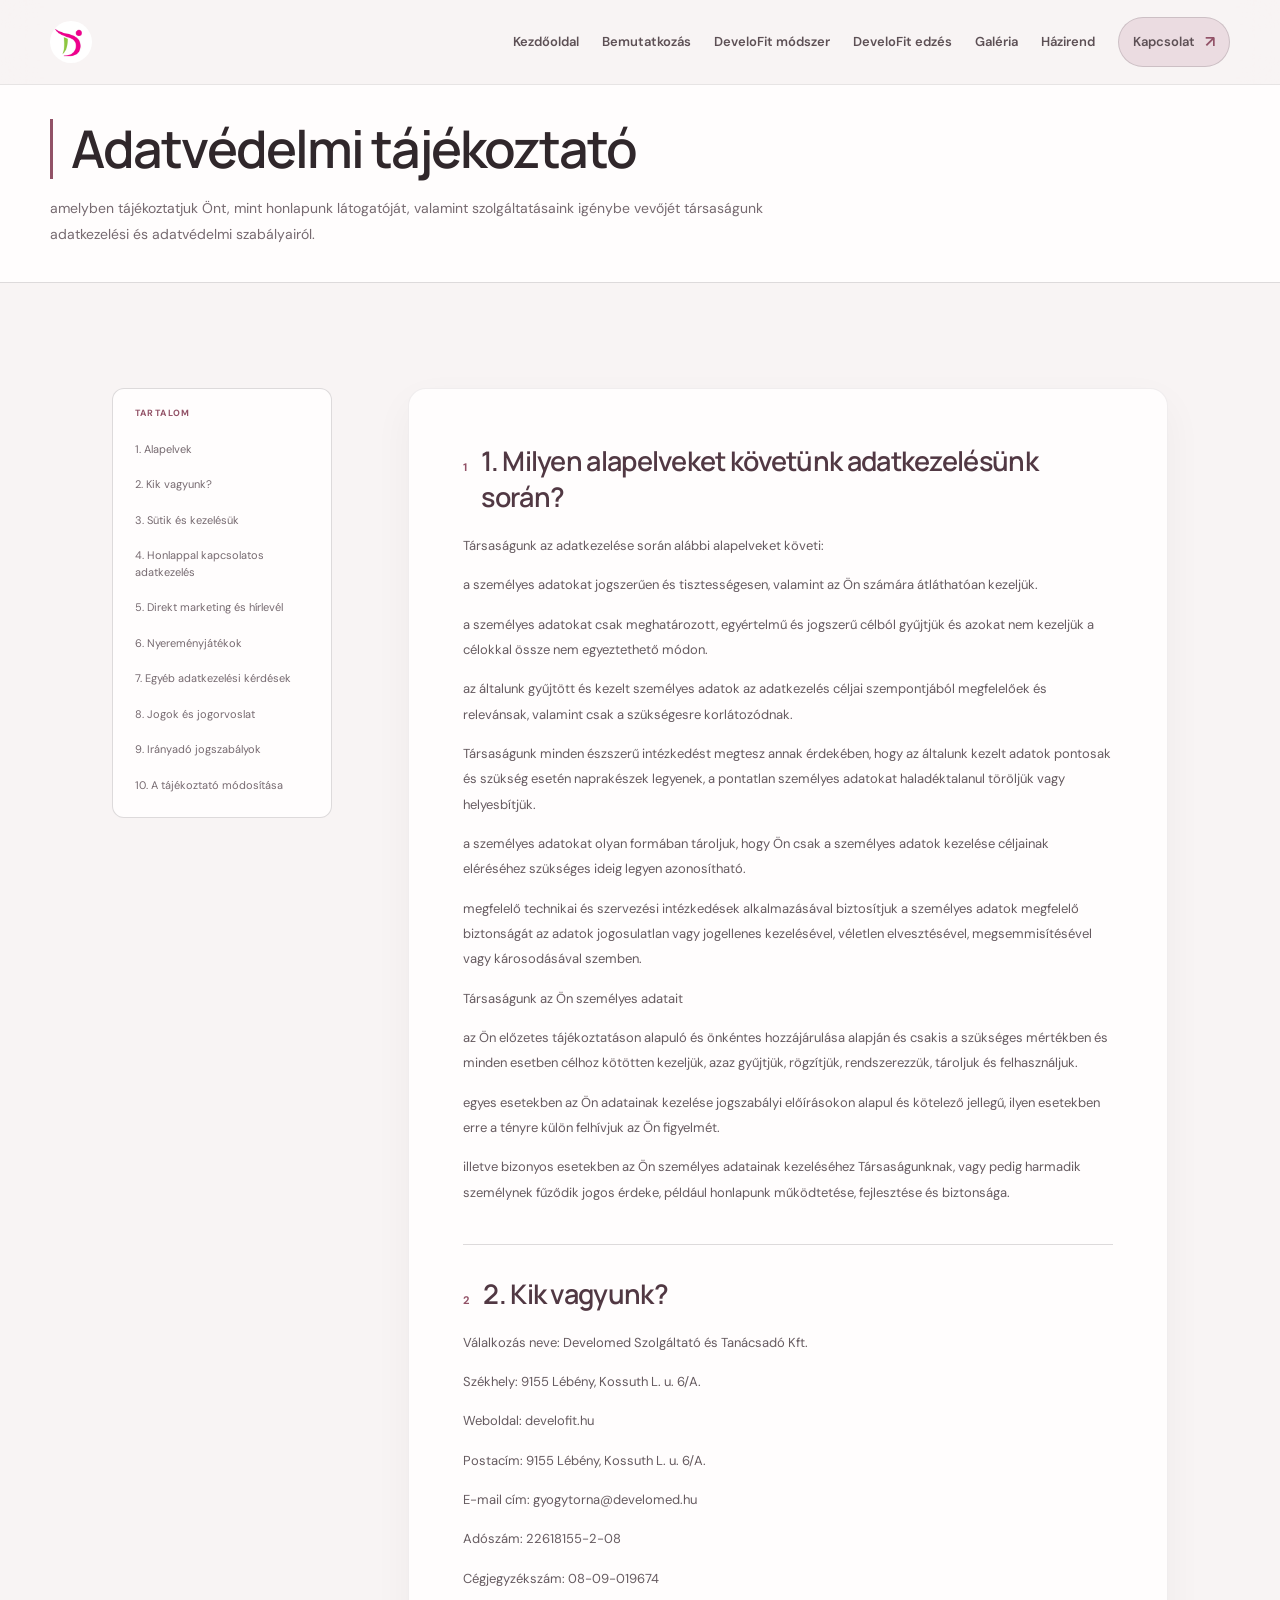
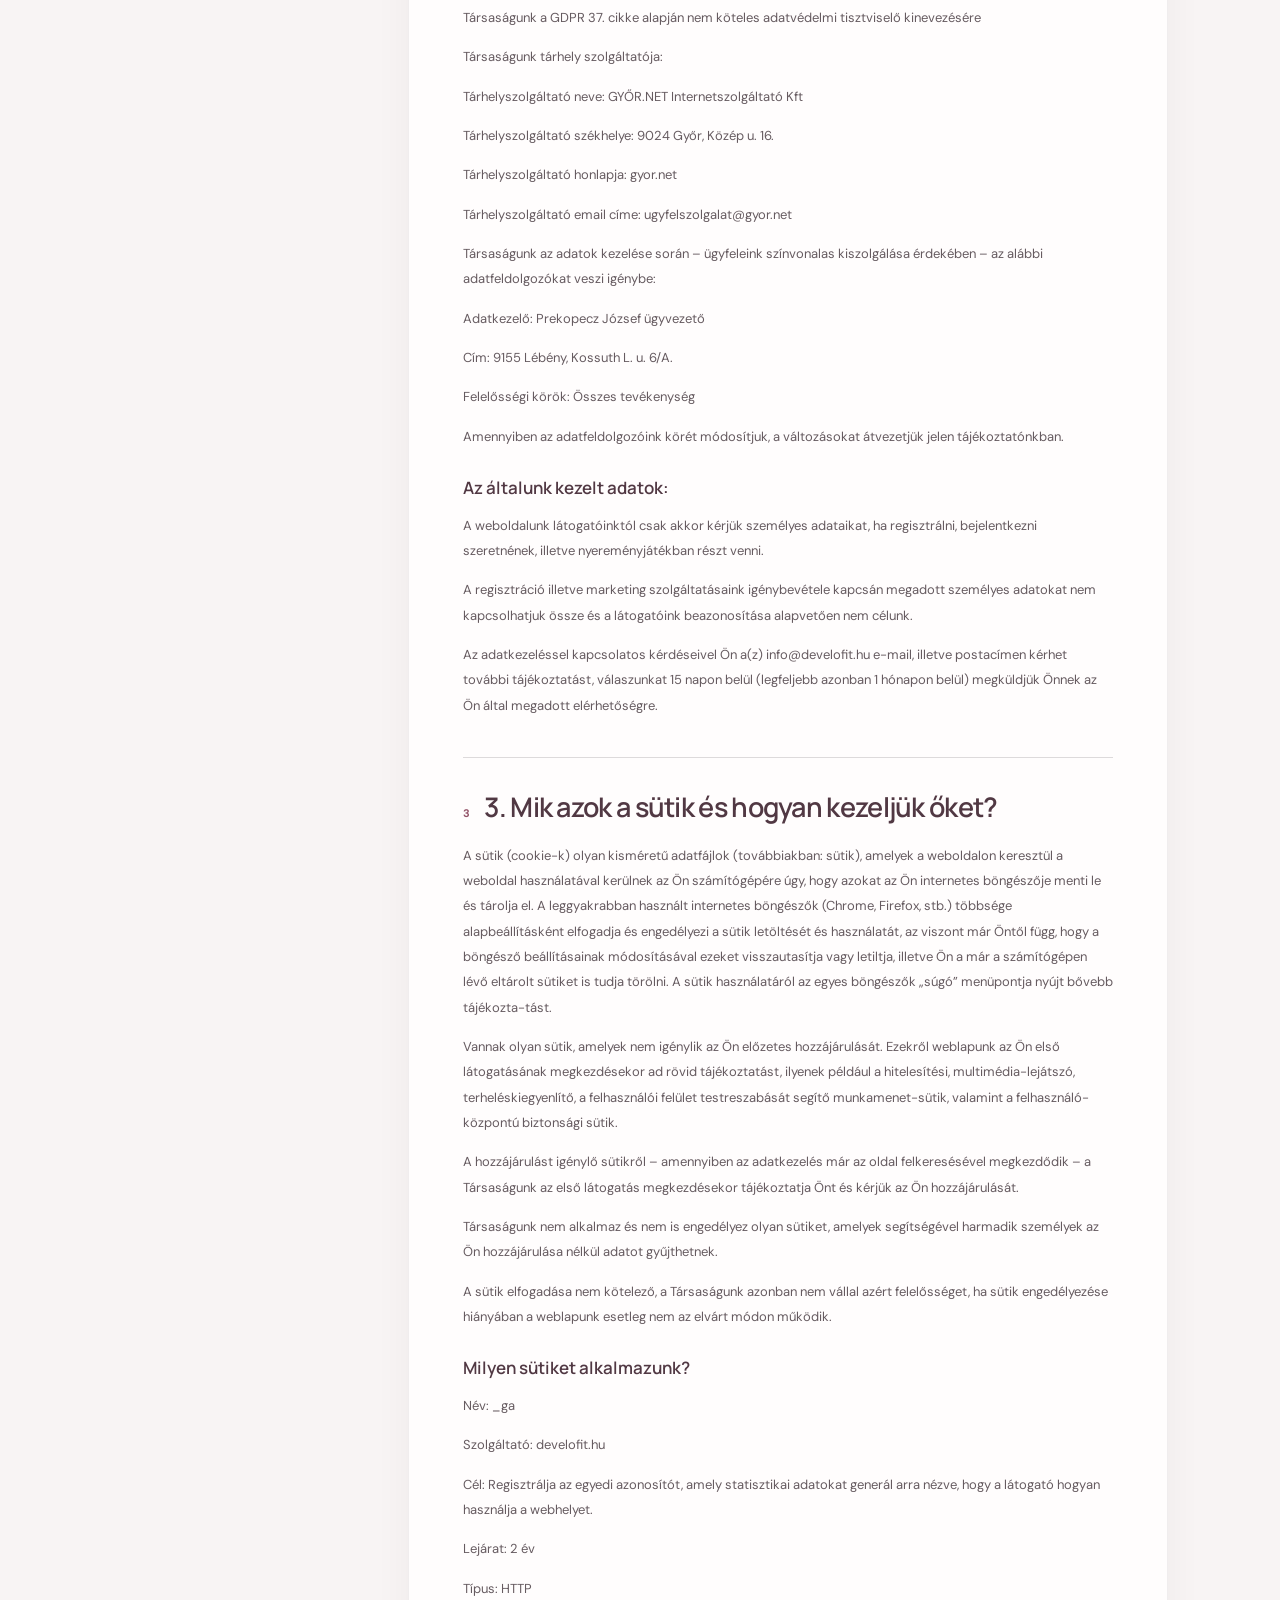
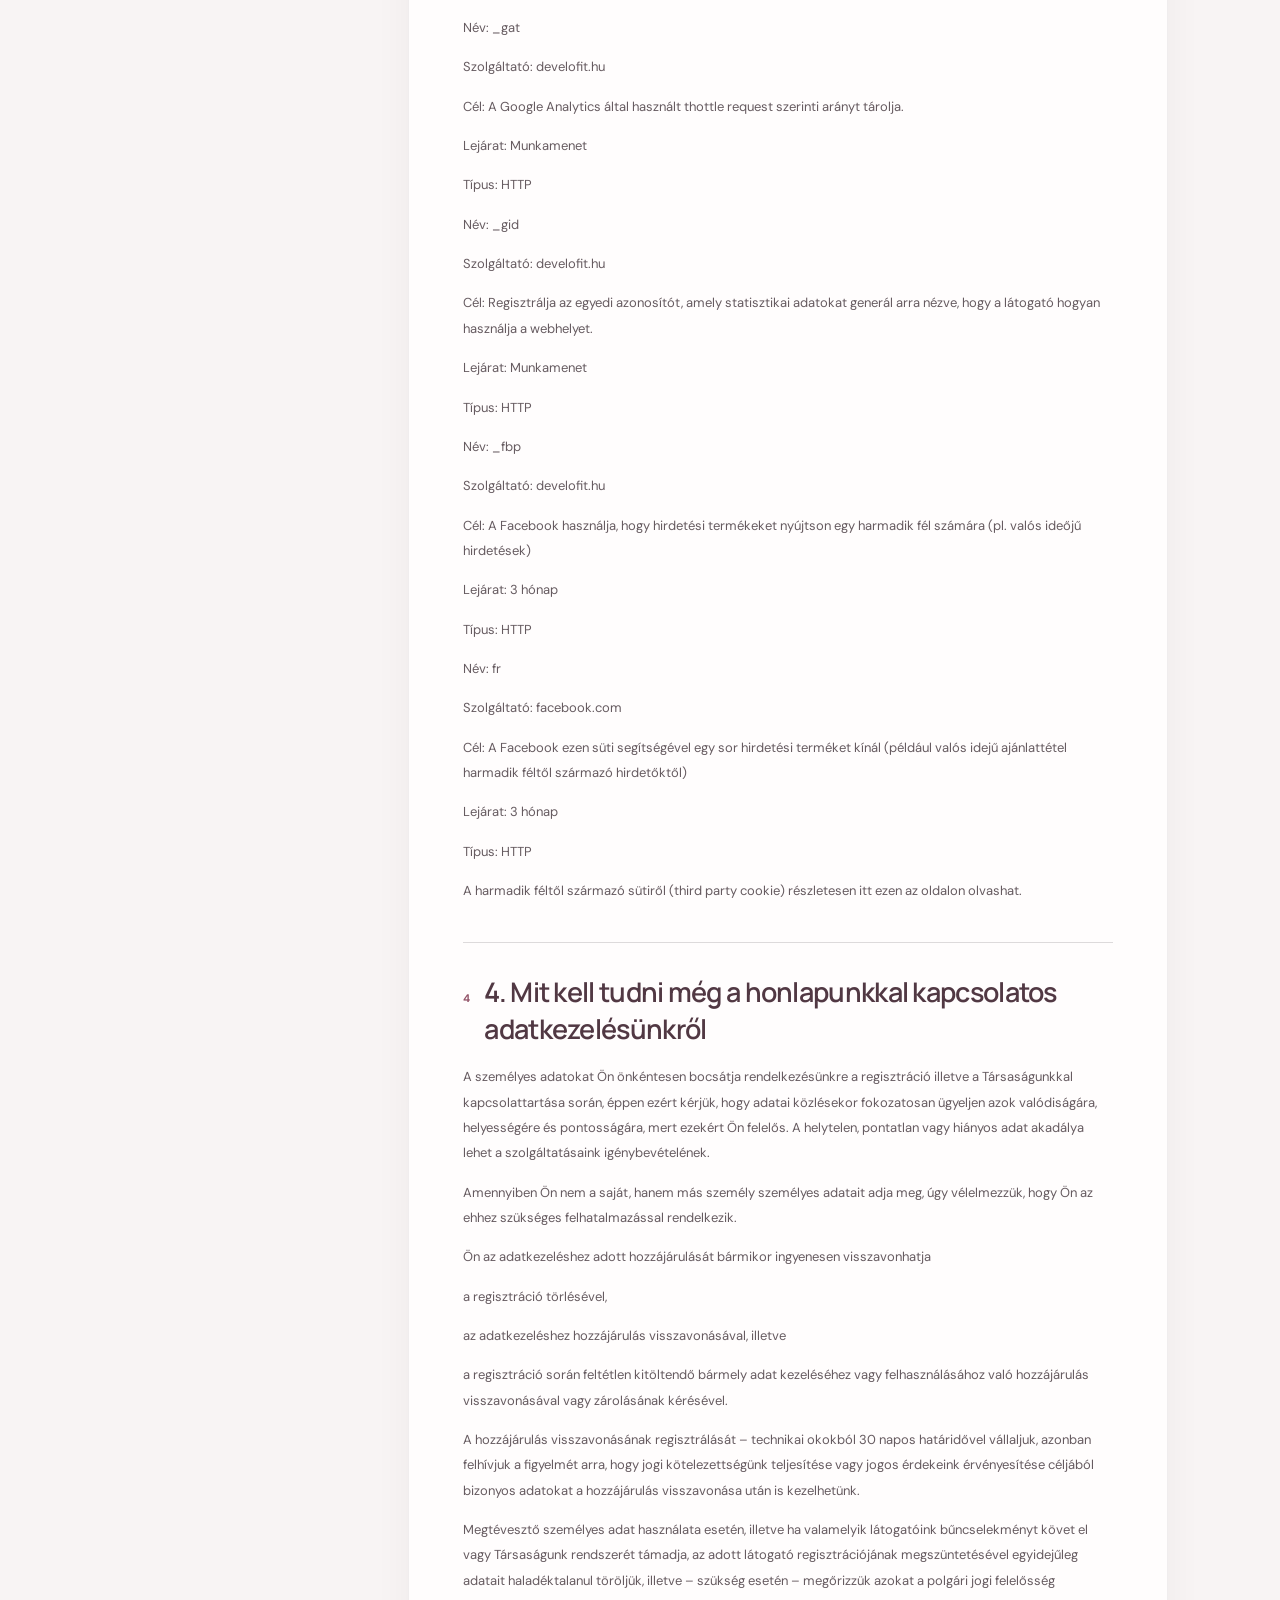
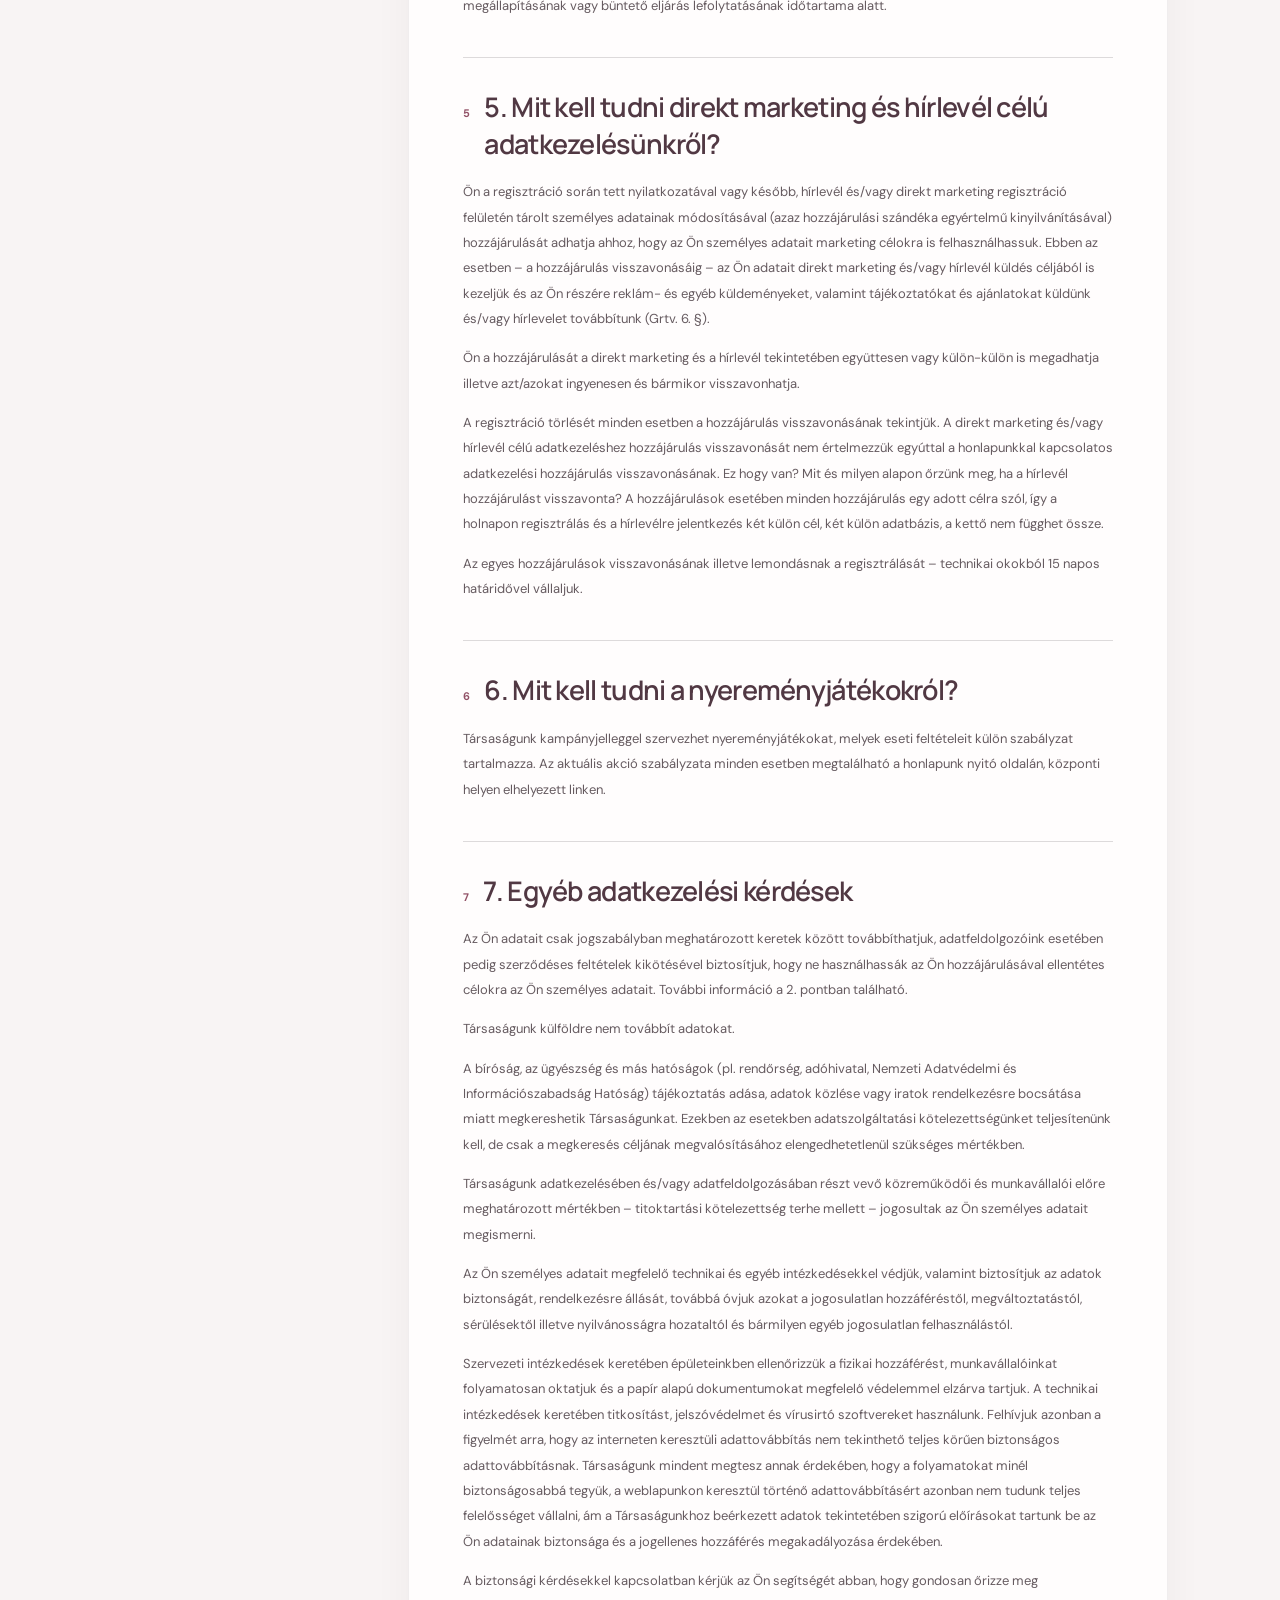
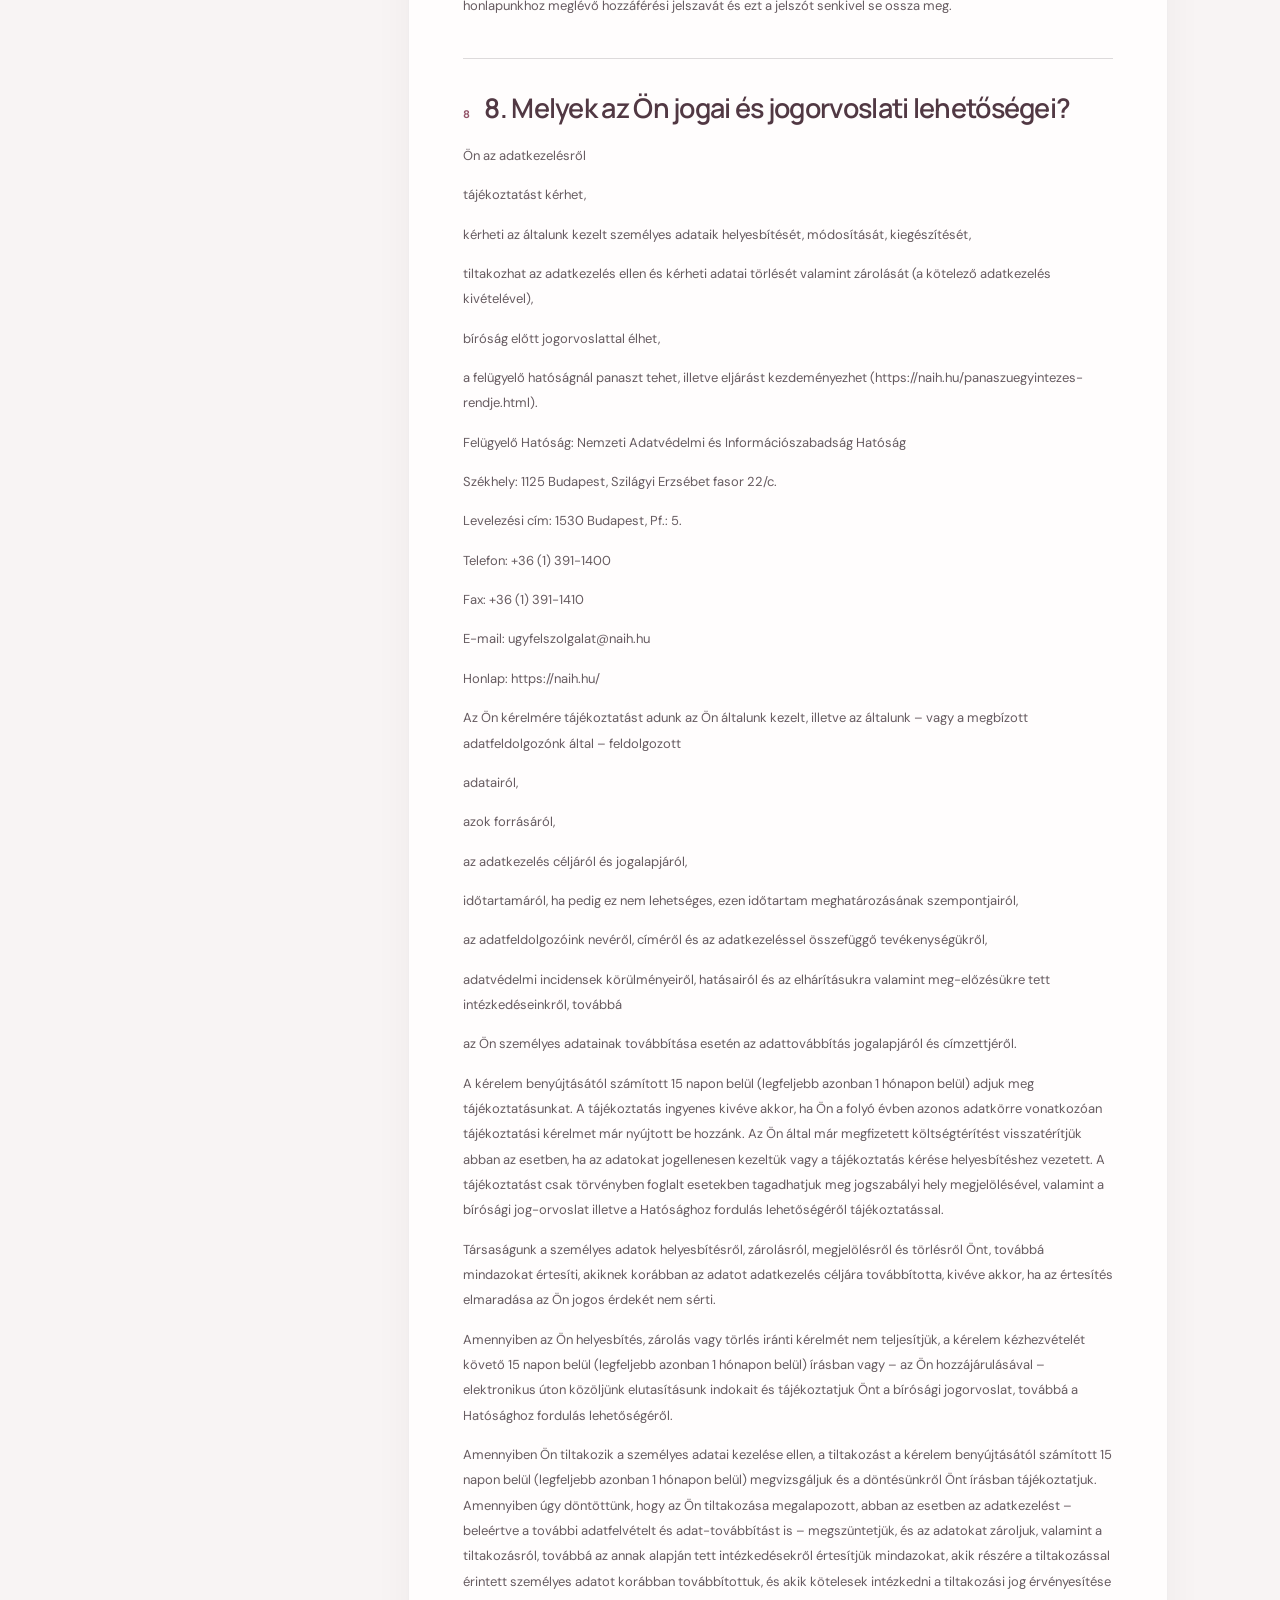
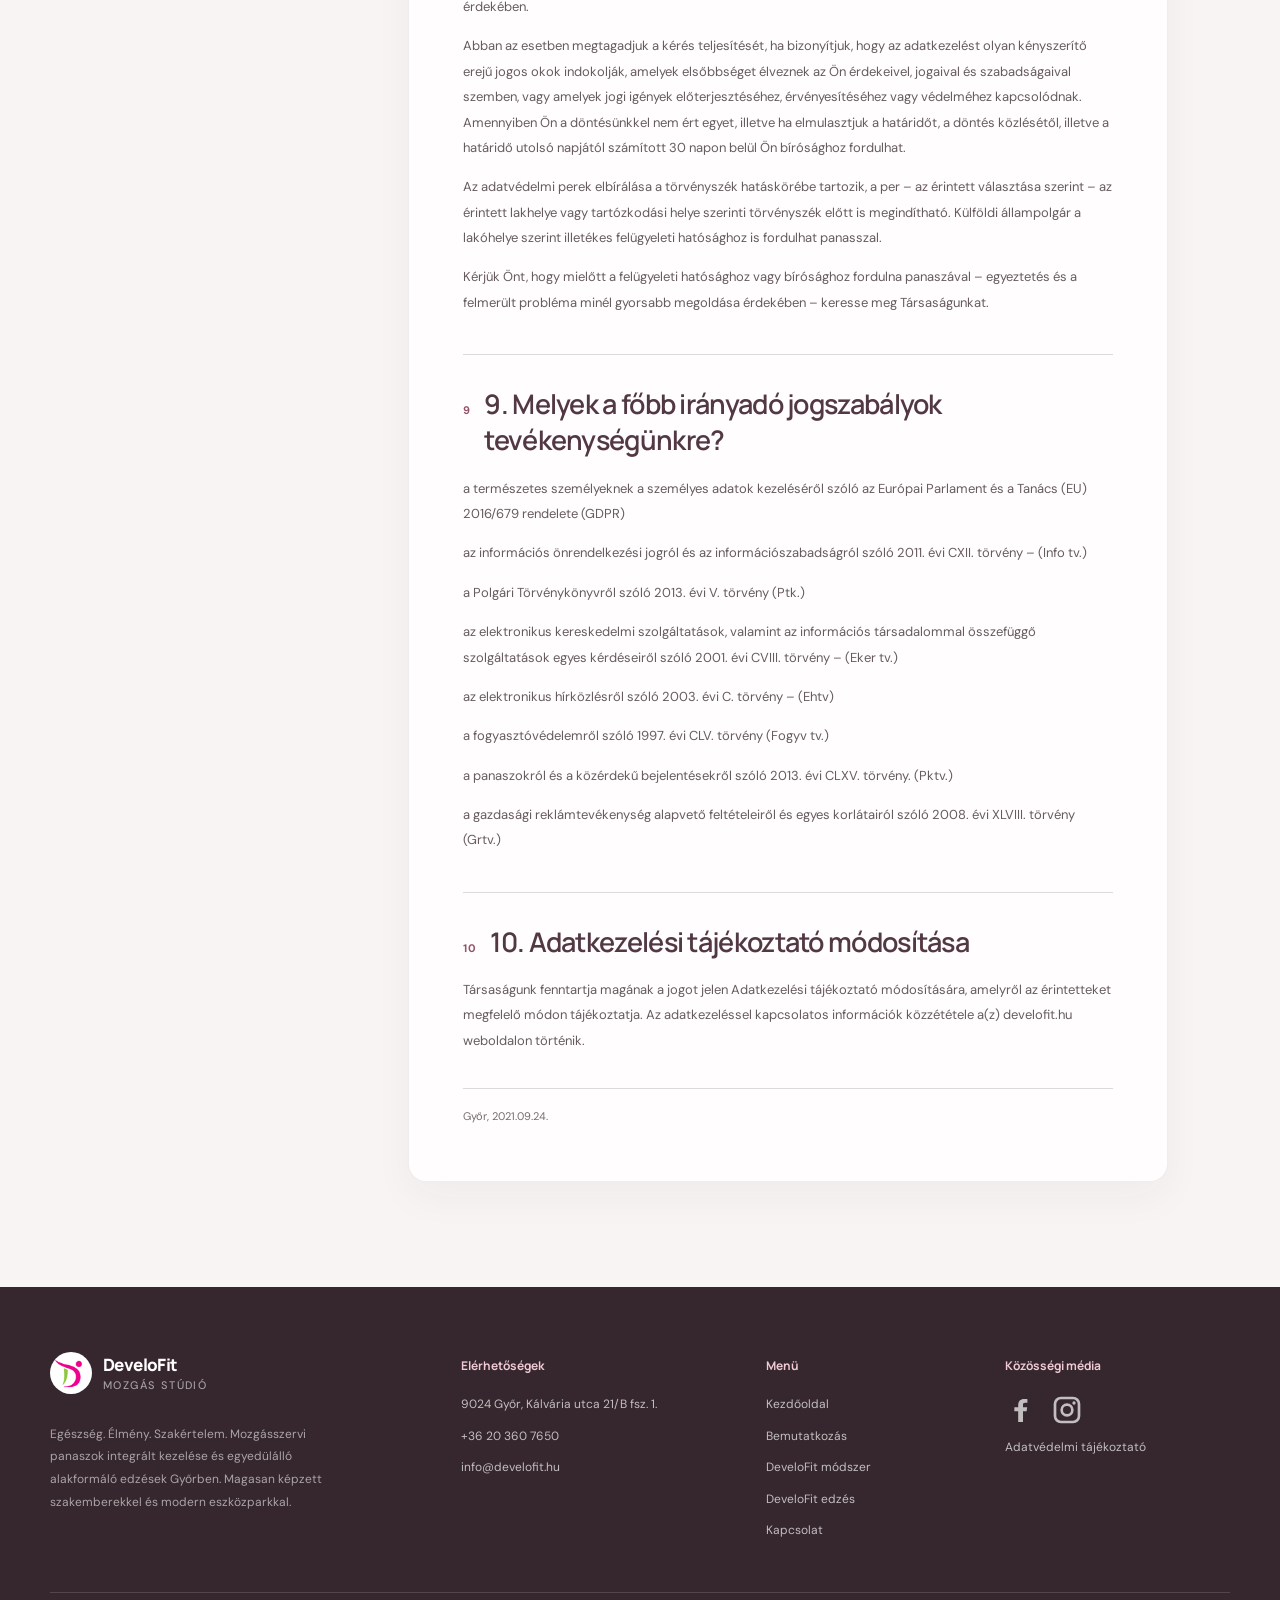
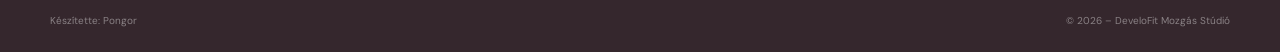
==== commit 9f3317bf: "kozossegimedia" ====
--- a/adatvedelmi-tajekoztato.html
+++ b/adatvedelmi-tajekoztato.html
@@ -216,11 +216,34 @@
           <a class="brand brand-light" href="index.html"><img class="brand-mark" src="pics/develofit-favicon.png" alt=""><span class="brand-name">DeveloFit<small>Mozgás Stúdió</small></span></a>
           <p>Egészség. Élmény. Szakértelem. Mozgásszervi panaszok integrált kezelése és egyedülálló alakformáló edzések Győrben. Magasan képzett szakemberekkel és modern eszközparkkal.</p>
         </div>
-        <div class="footer-col"><h3>Elérhetőségek</h3><a href="https://maps.google.com/?q=9024+Győr,+Kálvária+utca+21/B">9024 Győr, Kálvária utca 21/B fsz. 1.</a><a href="tel:+36203607650">+36 20 360 7650</a><a href="mailto:info@develofit.hu">info@develofit.hu</a></div>
-        <div class="footer-col"><h3>Menü</h3><a href="index.html">Kezdőoldal</a><a href="bemutatkozas.html">Bemutatkozás</a><a href="develofit-modszer.html">DeveloFit módszer</a><a href="develofit-edzes.html">DeveloFit edzés</a><a href="kapcsolat.html#kapcsolat">Kapcsolat</a></div>
-        <div class="footer-col"><h3>Közösségi média</h3><div class="footer-social-links"><a class="footer-social-link" href="https://www.facebook.com/" target="_blank" rel="noopener" aria-label="Facebook">Facebook</a><a class="footer-social-link" href="https://www.instagram.com/" target="_blank" rel="noopener" aria-label="Instagram">Instagram</a></div><a href="adatvedelmi-tajekoztato.html" aria-current="page">Adatvédelmi tájékoztató</a></div>
+        <div class="footer-col">
+          <h3>Elérhetőségek</h3>
+          <a href="https://maps.google.com/?q=9024+Győr,+Kálvária+utca+21/B">9024 Győr, Kálvária utca 21/B fsz. 1.</a>
+          <a href="tel:+36203607650">+36 20 360 7650</a>
+          <a href="mailto:info@develofit.hu">info@develofit.hu</a>
+        </div>
+        <div class="footer-col">
+          <h3>Menü</h3>
+          <a href="index.html">Kezdőoldal</a>
+          <a href="bemutatkozas.html">Bemutatkozás</a>
+          <a href="develofit-modszer.html">DeveloFit módszer</a>
+          <a href="develofit-edzes.html">DeveloFit edzés</a>
+          <a href="kapcsolat.html#kapcsolat">Kapcsolat</a>
+        </div>
+        <div class="footer-col">
+          <h3>Közösségi média</h3>
+          <div class="footer-social-links">
+            <a class="footer-social-link" href="https://www.facebook.com/develofit" target="_blank" rel="noopener" aria-label="Facebook">
+              <svg aria-hidden="true" focusable="false" viewBox="0 0 24 24"><path d="M13.5 21v-8h2.7l.4-3h-3.1V8.1c0-.9.3-1.5 1.6-1.5h1.7V3.9c-.3 0-1.4-.1-2.6-.1-2.6 0-4.3 1.6-4.3 4.5V10H7v3h2.9v8h3.6z"/></svg>
+            </a>
+            <a class="footer-social-link" href="https://www.instagram.com/develofitmozgasstudio/" target="_blank" rel="noopener" aria-label="Instagram">
+              <svg aria-hidden="true" focusable="false" viewBox="0 0 24 24"><path d="M7.5 2h9A5.5 5.5 0 0 1 22 7.5v9a5.5 5.5 0 0 1-5.5 5.5h-9A5.5 5.5 0 0 1 2 16.5v-9A5.5 5.5 0 0 1 7.5 2zm0 2A3.5 3.5 0 0 0 4 7.5v9A3.5 3.5 0 0 0 7.5 20h9a3.5 3.5 0 0 0 3.5-3.5v-9A3.5 3.5 0 0 0 16.5 4h-9zM12 7a5 5 0 1 1 0 10 5 5 0 0 1 0-10zm0 2a3 3 0 1 0 0 6 3 3 0 0 0 0-6zm5.25-3.5a1.25 1.25 0 1 1 0 2.5 1.25 1.25 0 0 1 0-2.5z"/></svg>
+            </a>
+          </div>
+          <a href="adatvedelmi-tajekoztato.html">Adatvédelmi tájékoztató</a>
+        </div>
       </div>
-      <div class="container footer-bottom"><span>Készítette: Pongor</span><span>© 2026 – DeveloFit Mozgás Stúdió</span></div>
+      <div class="container footer-bottom"><span>Készítette: Pongor </span><span>© 2026 – DeveloFit Mozgás Stúdió</span></div>
     </footer>
   </body>
 </html>
--- a/styles.css
+++ b/styles.css
@@ -2930,6 +2930,400 @@
   font:600 clamp(38px,4.8vw,58px)/1.1 var(--display);
   letter-spacing:-2px
 }
+.profile-page {
+  overflow:hidden;
+  background:radial-gradient(ellipse at 18% 20%,rgba(235,220,225,.82),transparent 42%),var(--paper)
+}
+.profile-grid {
+  display:grid;
+  grid-template-columns:1.05fr .95fr;
+  align-items:center;
+  gap:clamp(38px,8vw,100px)
+}
+.profile-copy .section-index {
+  margin-bottom:22px
+}
+.profile-copy .team-role {
+  margin-bottom:10px
+}
+.profile-copy h1 {
+  max-width:650px;
+  margin:0 0 22px;
+  font:600 clamp(42px,6vw,72px)/1.08 var(--display);
+  letter-spacing:-2.8px
+}
+.profile-copy h1 em {
+  color:var(--rose);
+  font-family:Georgia,serif;
+  font-weight:400
+}
+.profile-copy>p:not(.section-index):not(.team-role) {
+  max-width:570px;
+  margin:0 0 25px;
+  color:var(--muted);
+  font-size:14px;
+  line-height:1.95
+}
+.profile-copy .text-link {
+  color:var(--rose)
+}
+.profile-photo {
+  position:relative;
+  width:100%;
+  max-width:470px;
+  height:clamp(380px,43vw,520px);
+  justify-self:end;
+  overflow:hidden;
+  margin:0;
+  border:7px solid var(--white);
+  border-radius:12px 145px 12px 82px;
+  background:var(--blush);
+  box-shadow:0 22px 55px rgba(48,39,43,.12)
+}
+.profile-photo img {
+  width:100%;
+  height:100%;
+  border-radius:6px 138px 6px 75px;
+  object-fit:cover;
+  object-position:center 35%
+}
+.profile-page+.footer {
+  padding-top:24px
+}
+.profile-page+.footer .footer-bottom {
+  padding-top:15px;
+  border-top:1px solid rgba(255,255,255,.14)
+}
+.profile-page+.footer .footer-bottom a {
+  color:var(--pink);
+  font-size:11px
+}
+@media(max-width:820px) {
+  .profile-grid {
+    grid-template-columns:1fr 1fr;
+    gap:30px
+  }
+  .profile-copy h1 {
+    font-size:clamp(40px,6vw,56px)
+  }
+  .profile-photo {
+    height:390px
+  }
+}
+@media(max-width:600px) {
+  .profile-grid {
+    grid-template-columns:1fr;
+    gap:27px
+  }
+  .profile-copy h1 {
+    font-size:clamp(42px,11vw,60px)
+  }
+  .profile-photo {
+    width:min(100%,430px);
+    height:min(112vw,440px);
+    justify-self:center;
+    border-radius:10px 105px 10px 55px
+  }
+  .profile-photo img {
+    border-radius:4px 98px 4px 48px
+  }
+}
+.profile-intro {
+  display:flex;
+  align-items:flex-end;
+  justify-content:space-between;
+  gap:30px
+}
+.profile-intro .section-index {
+  margin-bottom:18px
+}
+.profile-intro h1 {
+  margin:0;
+  font:600 clamp(42px,6vw,72px)/1.08 var(--display);
+  letter-spacing:-2.8px
+}
+.profile-intro h1 em,
+.profile-section-heading h2 em {
+  color:var(--rose);
+  font-family:Georgia,serif;
+  font-weight:400
+}
+.profile-qualification {
+  margin:15px 0 0;
+  color:var(--muted);
+  font-size:14px
+}
+.profile-intro>.text-link {
+  flex:none;
+  margin-bottom:5px;
+  color:var(--rose)
+}
+.profile-biography {
+  background:var(--white)
+}
+.profile-biography-grid {
+  display:grid;
+  grid-template-columns:minmax(0,1.12fr) minmax(270px,.78fr);
+  align-items:start;
+  gap:clamp(34px,6vw,78px)
+}
+.profile-biography-copy>.section-index {
+  margin:0 0 21px
+}
+.profile-biography-copy>p:not(.section-index) {
+  margin:0 0 17px;
+  color:var(--muted);
+  font-size:13px;
+  line-height:1.95
+}
+.profile-biography-photo {
+  position:sticky;
+  top:112px;
+  height:clamp(340px,42vw,500px);
+  overflow:hidden;
+  margin:0;
+  border:7px solid var(--paper);
+  border-radius:12px 130px 12px 68px;
+  background:var(--blush);
+  box-shadow:0 18px 45px rgba(48,39,43,.1)
+}
+.profile-biography-photo img {
+  width:100%;
+  height:100%;
+  border-radius:6px 123px 6px 61px;
+  object-fit:cover;
+  object-position:center 35%
+}
+.profile-photo-gallery {
+  padding:0 0 76px;
+  background:var(--white)
+}
+.profile-photo-grid {
+  display:grid;
+  grid-template-columns:1.05fr .85fr 1.05fr .85fr;
+  align-items:stretch;
+  gap:14px
+}
+.profile-photo-grid figure {
+  height:clamp(210px,25vw,310px);
+  overflow:hidden;
+  margin:0;
+  border:5px solid var(--paper);
+  border-radius:12px 58px 12px 12px;
+  background:var(--blush);
+  box-shadow:0 12px 28px rgba(48,39,43,.08)
+}
+.profile-photo-grid figure:nth-child(even) {
+  margin-top:28px;
+  border-radius:58px 12px 12px 12px
+}
+.profile-photo-grid img {
+  width:100%;
+  height:100%;
+  object-fit:cover;
+  object-position:center 35%
+}
+.profile-specialties {
+  background:var(--paper)
+}
+.profile-section-heading {
+  margin-bottom:32px
+}
+.profile-section-heading .section-index {
+  margin:0 0 12px
+}
+.profile-section-heading h2 {
+  margin:0;
+  color:var(--dark);
+  font:600 clamp(32px,4vw,48px)/1.15 var(--display);
+  letter-spacing:-1.8px
+}
+.profile-condition-list {
+  display:grid;
+  grid-template-columns:repeat(3,minmax(0,1fr));
+  gap:10px;
+  margin:0;
+  padding:0;
+  list-style:none
+}
+.profile-condition-list li {
+  position:relative;
+  min-height:82px;
+  display:flex;
+  align-items:center;
+  padding:17px 17px 17px 42px;
+  border:1px solid var(--line);
+  border-radius:11px;
+  background:var(--white);
+  color:#5c5055;
+  font-size:12px;
+  line-height:1.7
+}
+.profile-condition-list li:before {
+  position:absolute;
+  left:16px;
+  width:13px;
+  height:13px;
+  border:1px solid rgba(146,82,103,.55);
+  border-radius:50%;
+  background:var(--blush);
+  content:""
+}
+.profile-techniques {
+  background:var(--blush)
+}
+.profile-techniques-grid {
+  display:grid;
+  grid-template-columns:.75fr 1.25fr;
+  align-items:start;
+  gap:40px
+}
+.profile-techniques-grid .profile-section-heading {
+  margin:0
+}
+.profile-technique-list {
+  display:flex;
+  flex-wrap:wrap;
+  gap:11px;
+  margin:0;
+  padding:0;
+  list-style:none
+}
+.profile-technique-list li {
+  padding:13px 17px;
+  border:1px solid rgba(146,82,103,.25);
+  border-radius:99px;
+  background:var(--white);
+  color:var(--dark);
+  font-size:12px;
+  font-weight:600
+}
+.profile-education {
+  background:var(--white)
+}
+.profile-education-grid {
+  display:grid;
+  grid-template-columns:.75fr 1.25fr;
+  align-items:start;
+  gap:40px
+}
+.profile-education-content h3 {
+  margin:0 0 15px;
+  color:var(--dark);
+  font:600 19px var(--display)
+}
+.profile-education-content h3:not(:first-child) {
+  margin-top:32px
+}
+.profile-education-list,
+.profile-course-list {
+  margin:0;
+  padding:0;
+  list-style:none
+}
+.profile-education-list {
+  display:grid;
+  gap:9px
+}
+.profile-education-list li {
+  padding:14px 16px;
+  border-left:2px solid var(--rose);
+  background:var(--paper);
+  color:#5c5055;
+  font-size:12px;
+  line-height:1.7
+}
+.profile-course-list {
+  display:grid;
+  grid-template-columns:repeat(2,minmax(0,1fr));
+  gap:9px
+}
+.profile-course-list li {
+  padding:12px 14px;
+  border:1px solid var(--line);
+  border-radius:8px;
+  color:#5c5055;
+  font-size:12px;
+  line-height:1.65
+}
+.profile-contact {
+  padding:0 0 70px;
+  background:var(--white)
+}
+@media(max-width:820px) {
+  .profile-biography-grid {
+    grid-template-columns:minmax(0,1fr) minmax(220px,.72fr);
+    gap:28px
+  }
+  .profile-biography-photo {
+    height:360px
+  }
+  .profile-photo-gallery {
+    padding-bottom:60px
+  }
+  .profile-photo-grid {
+    grid-template-columns:repeat(2,minmax(0,1fr));
+    gap:11px
+  }
+  .profile-photo-grid figure {
+    height:clamp(220px,40vw,310px)
+  }
+  .profile-condition-list {
+    grid-template-columns:repeat(2,minmax(0,1fr))
+  }
+  .profile-techniques-grid,
+  .profile-education-grid {
+    grid-template-columns:1fr;
+    gap:26px
+  }
+}
+@media(max-width:600px) {
+  .profile-intro {
+    align-items:flex-start;
+    flex-direction:column;
+    gap:22px
+  }
+  .profile-intro h1 {
+    font-size:clamp(38px,10vw,54px)
+  }
+  .profile-biography-grid {
+    grid-template-columns:1fr
+  }
+  .profile-biography-photo {
+    position:static;
+    width:min(100%,400px);
+    height:380px;
+    justify-self:center
+  }
+  .profile-photo-gallery {
+    padding-bottom:48px
+  }
+  .profile-photo-grid {
+    gap:8px
+  }
+  .profile-photo-grid figure {
+    height:clamp(175px,55vw,260px);
+    border-width:3px;
+    border-radius:8px 36px 8px 8px
+  }
+  .profile-photo-grid figure:nth-child(even) {
+    margin-top:17px;
+    border-radius:36px 8px 8px 8px
+  }
+  .profile-condition-list {
+    grid-template-columns:1fr;
+    gap:8px
+  }
+  .profile-condition-list li {
+    min-height:66px
+  }
+  .profile-course-list {
+    grid-template-columns:1fr
+  }
+  .profile-contact {
+    padding-bottom:55px
+  }
+}
 @media(max-width:820px) {
   .contact-details-grid {
     grid-template-columns:1fr;
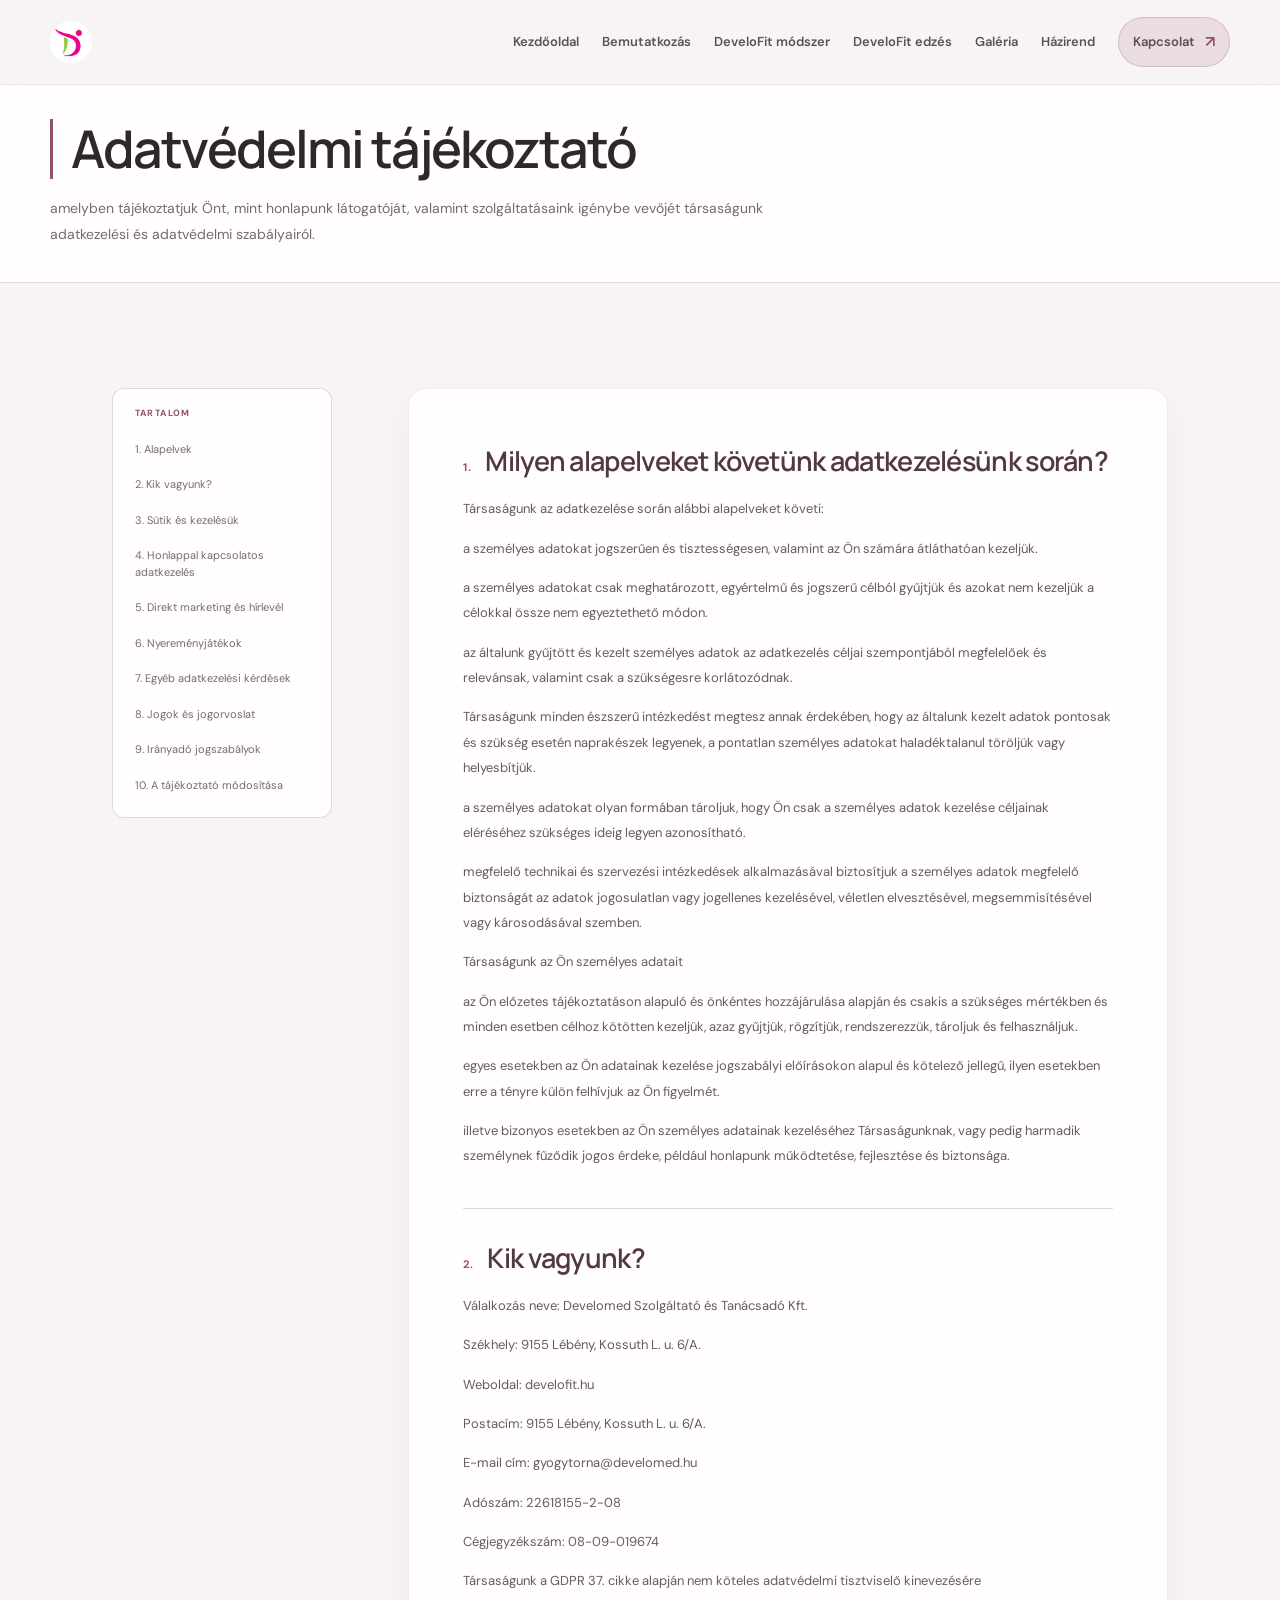
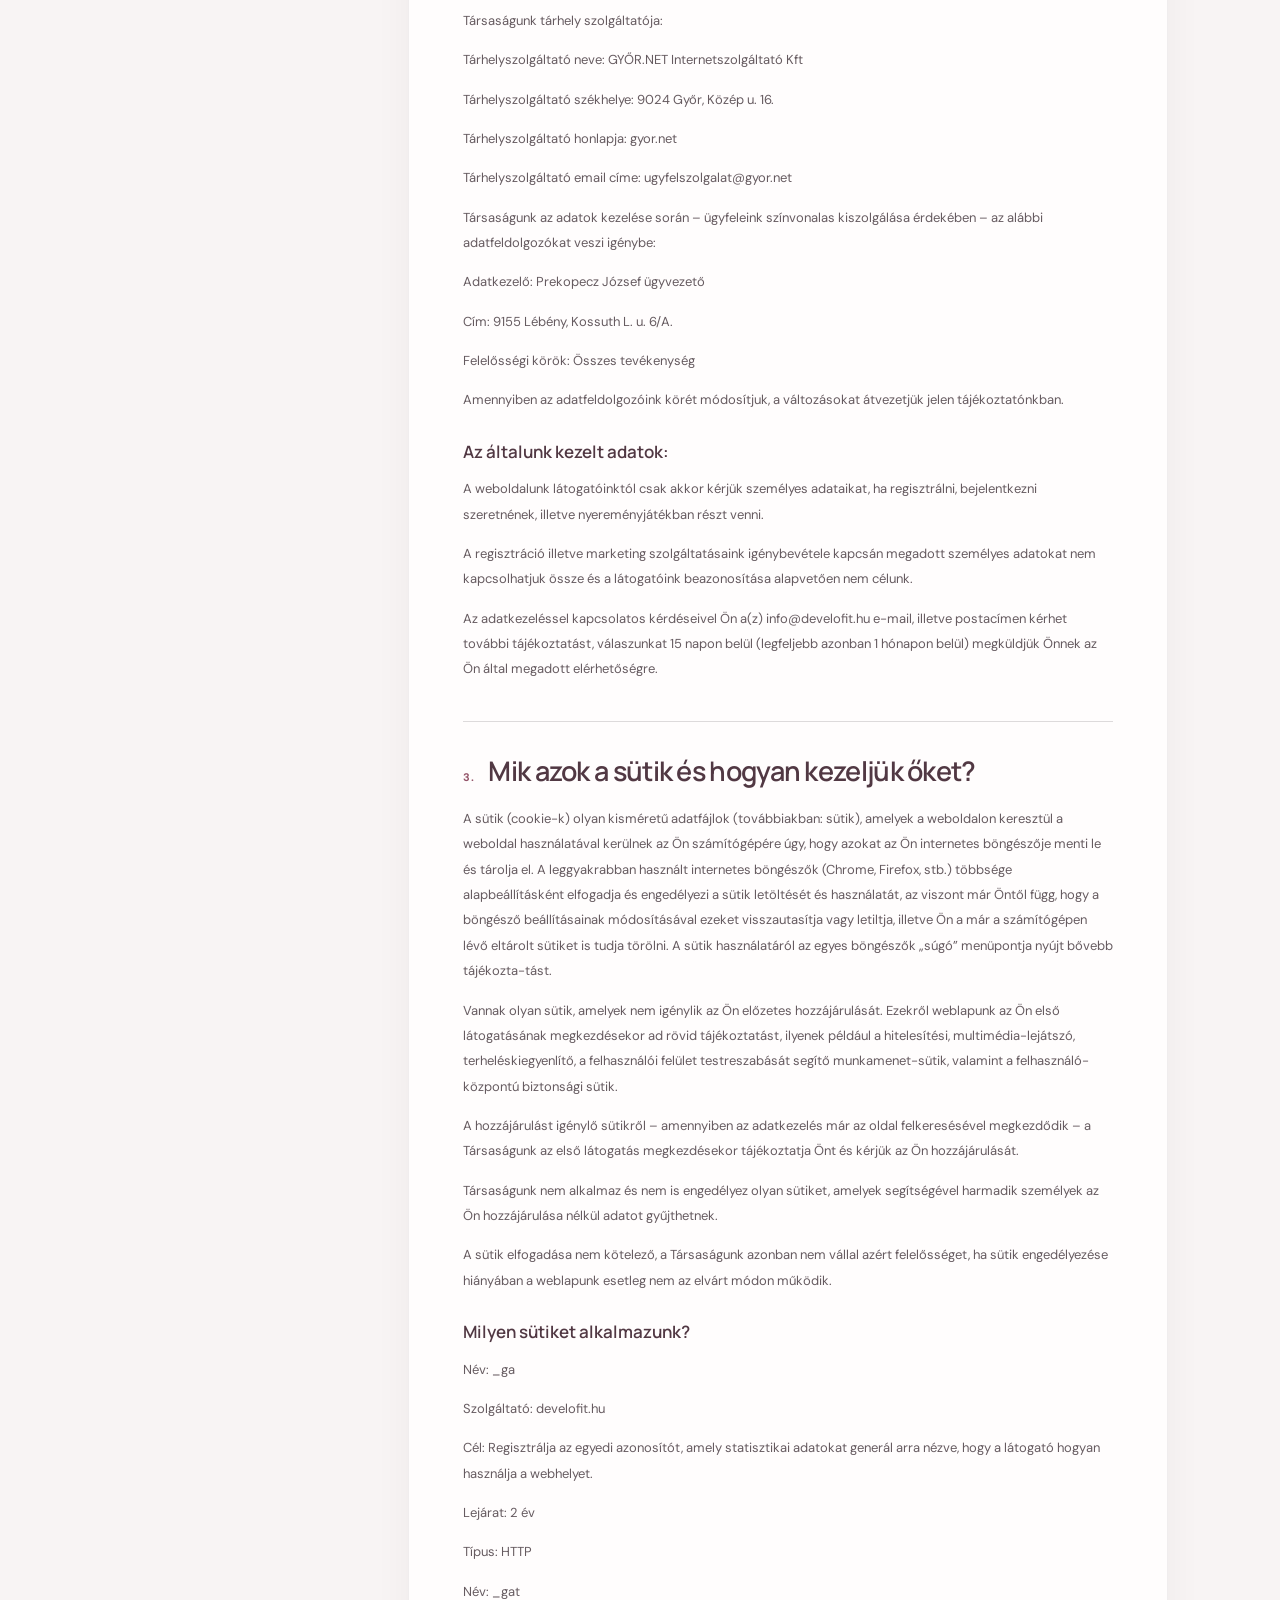
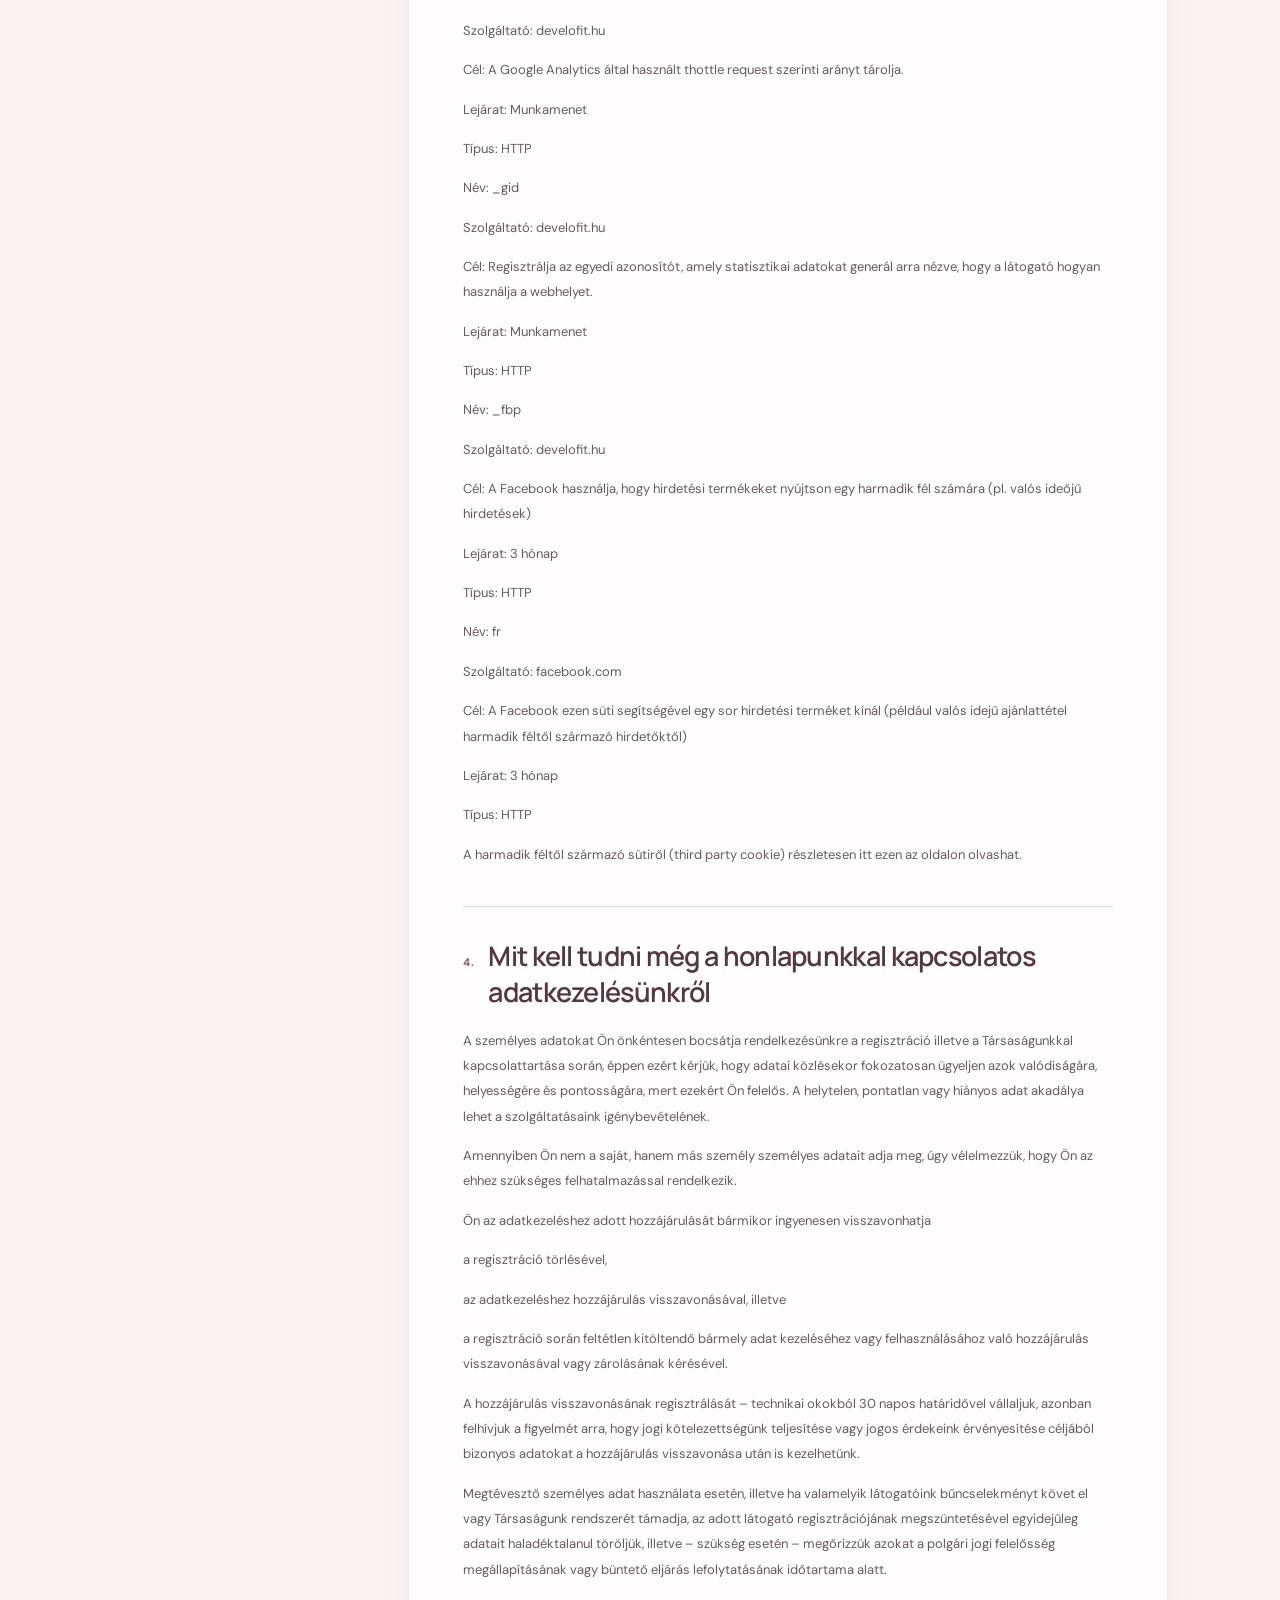
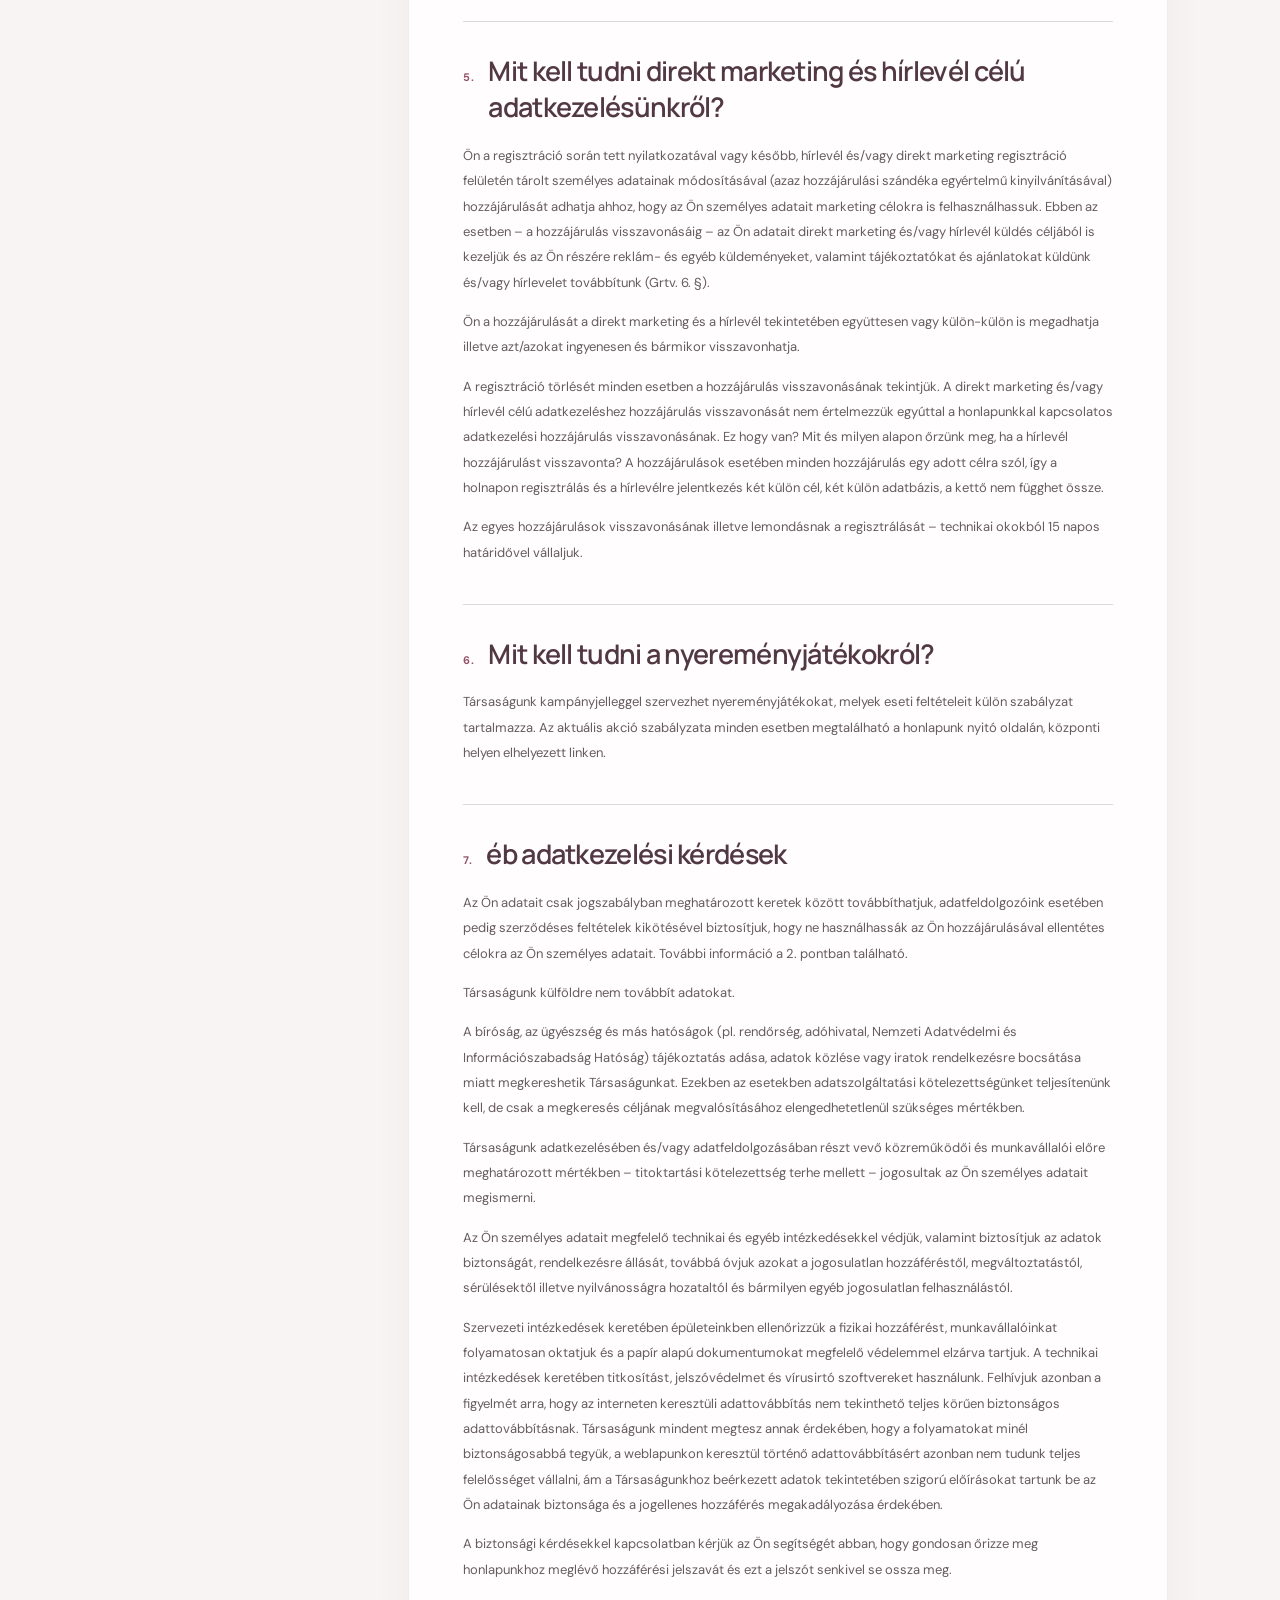
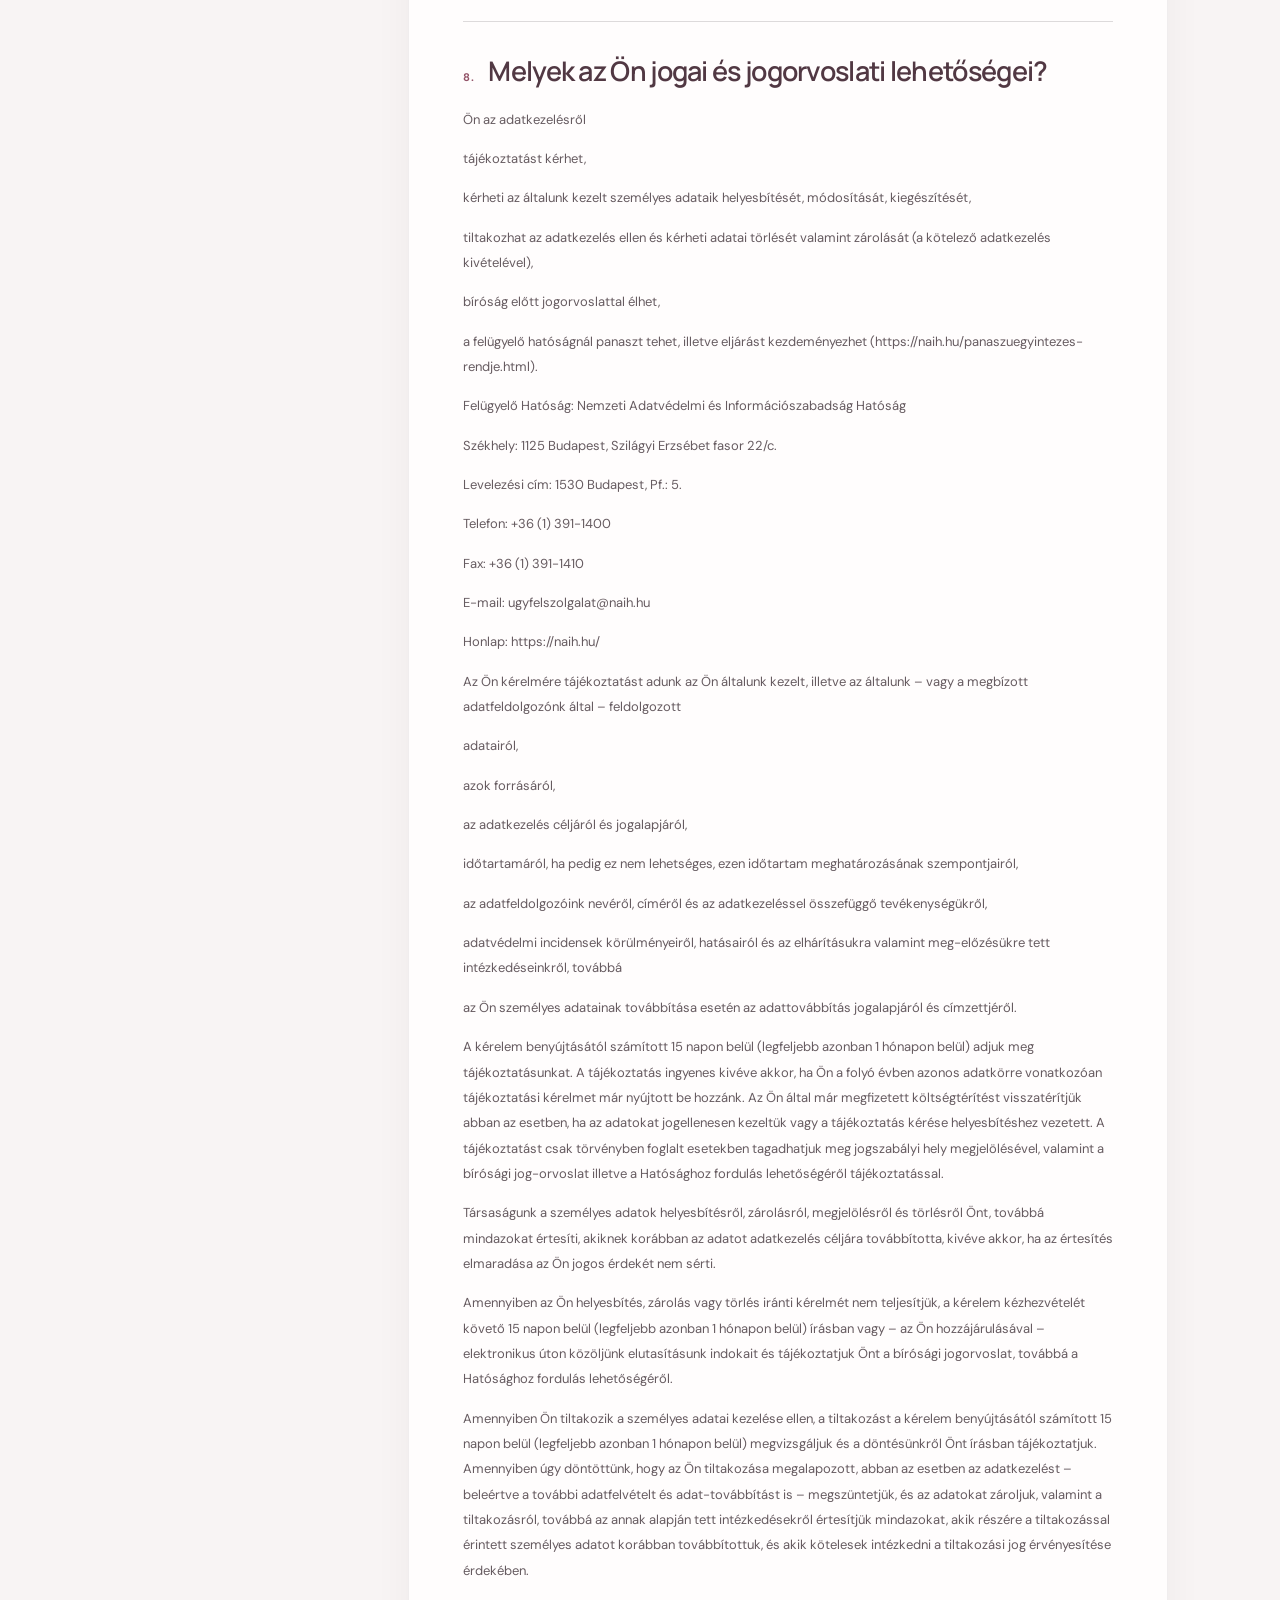
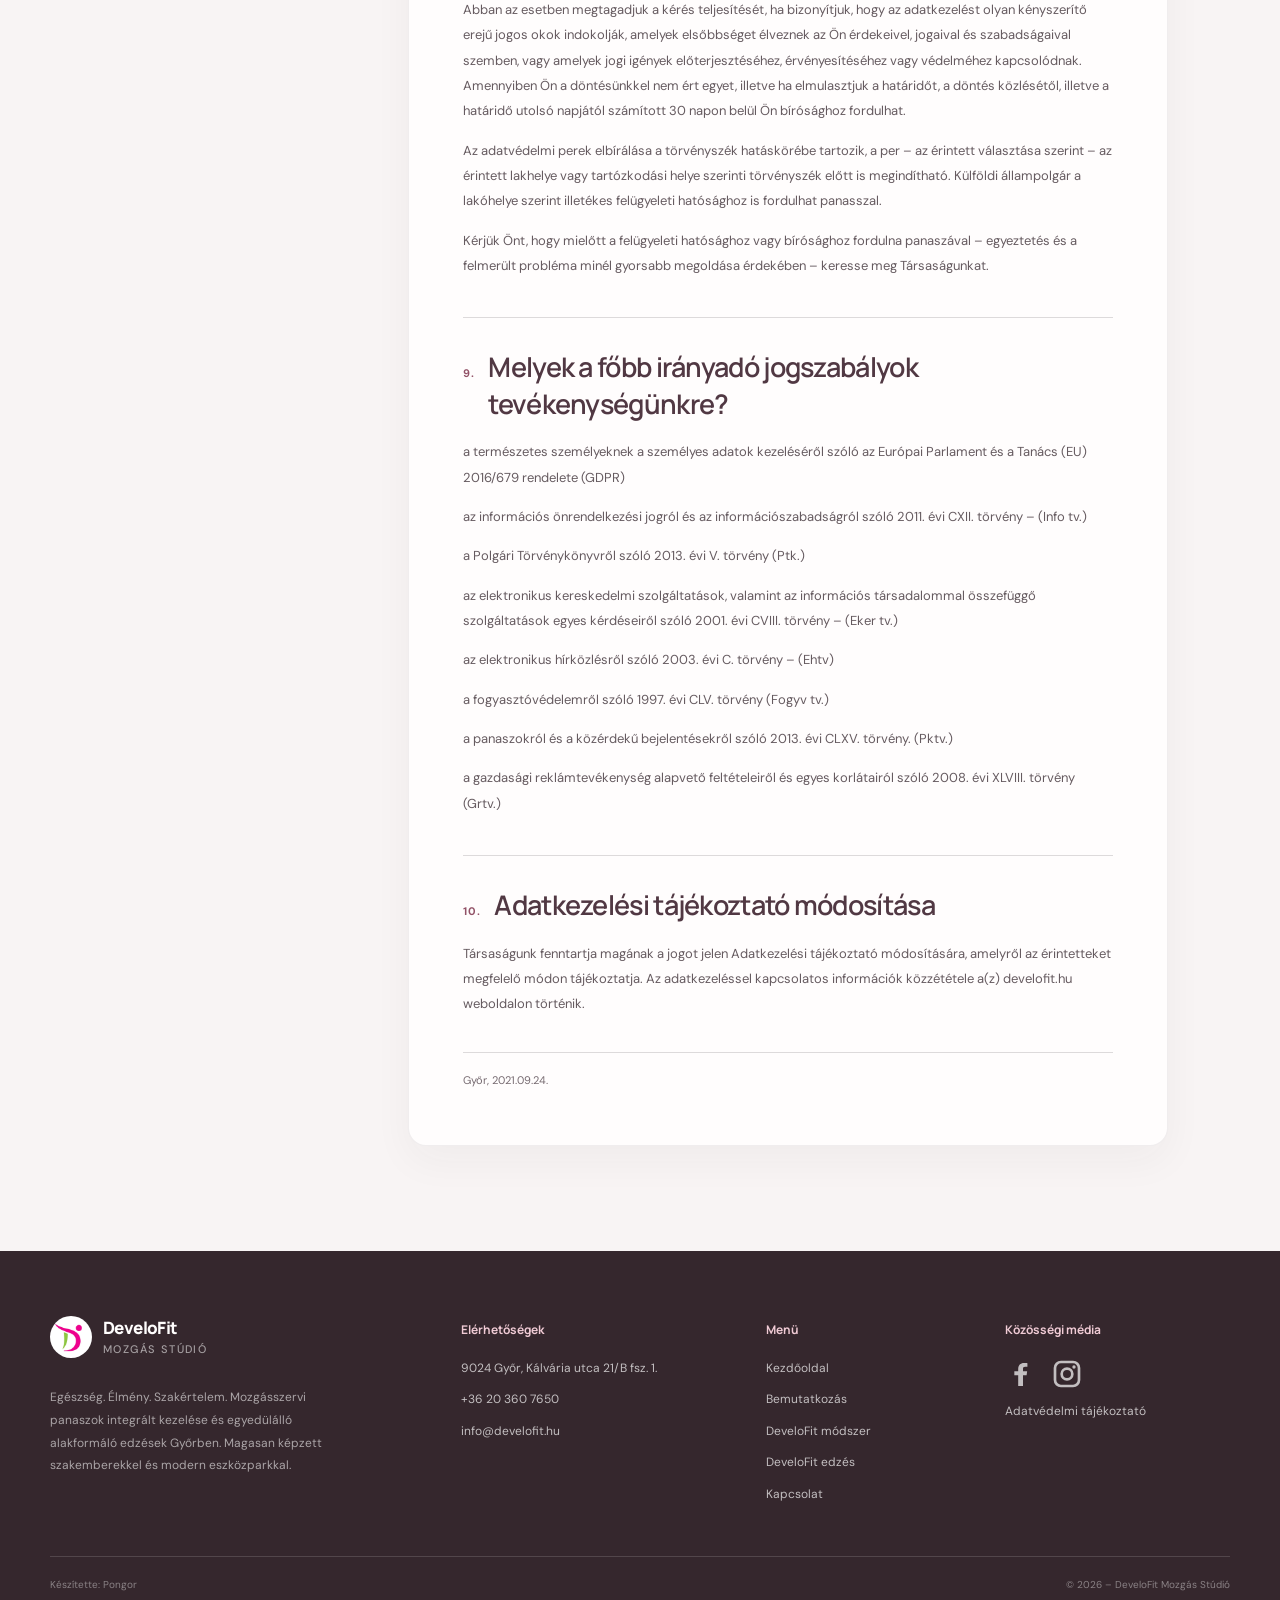
==== commit b4649791: "javitas" ====
--- a/adatvedelmi-tajekoztato.html
+++ b/adatvedelmi-tajekoztato.html
@@ -54,7 +54,7 @@
           </nav>
           <article class="privacy-document">
             <section id="privacy-1">
-              <h2><span>1</span> 1. Milyen alapelveket k&#246;vet&#252;nk adatkezel&#233;s&#252;nk sor&#225;n?</h2>
+              <h2><span>1.</span> Milyen alapelveket k&#246;vet&#252;nk adatkezel&#233;s&#252;nk sor&#225;n?</h2>
               <p>T&#225;rsas&#225;gunk az adatkezel&#233;se sor&#225;n al&#225;bbi alapelveket k&#246;veti:</p>
               <p>a szem&#233;lyes adatokat jogszerűen &#233;s tisztess&#233;gesen, valamint az &#214;n sz&#225;m&#225;ra &#225;tl&#225;that&#243;an kezelj&#252;k.</p>
               <p>a szem&#233;lyes adatokat csak meghat&#225;rozott, egy&#233;rtelmű &#233;s jogszerű c&#233;lb&#243;l gyűjtj&#252;k &#233;s azokat nem kezelj&#252;k a c&#233;lokkal &#246;ssze nem egyeztethető m&#243;don.</p>
@@ -68,7 +68,7 @@
               <p>illetve bizonyos esetekben az &#214;n szem&#233;lyes adatainak kezel&#233;s&#233;hez T&#225;rsas&#225;gunknak, vagy pedig harmadik szem&#233;lynek fűződik jogos &#233;rdeke, p&#233;ld&#225;ul honlapunk műk&#246;dtet&#233;se, fejleszt&#233;se &#233;s biztons&#225;ga.</p>
             </section>
             <section id="privacy-2">
-              <h2><span>2</span> 2. Kik vagyunk?</h2>
+              <h2><span>2.</span> Kik vagyunk?</h2>
               <p>V&#225;lalkoz&#225;s neve: Develomed Szolg&#225;ltat&#243; &#233;s Tan&#225;csad&#243; Kft.</p>
               <p>Sz&#233;khely: 9155 L&#233;b&#233;ny, Kossuth L. u. 6/A.</p>
               <p>Weboldal: develofit.hu</p>
@@ -93,7 +93,7 @@
               <p>Az adatkezel&#233;ssel kapcsolatos k&#233;rd&#233;seivel &#214;n a(z) info@develofit.hu e-mail, illetve postac&#237;men k&#233;rhet tov&#225;bbi t&#225;j&#233;koztat&#225;st, v&#225;laszunkat 15 napon bel&#252;l (legfeljebb azonban 1 h&#243;napon bel&#252;l) megk&#252;ldj&#252;k &#214;nnek az &#214;n &#225;ltal megadott el&#233;rhetős&#233;gre.</p>
             </section>
             <section id="privacy-3">
-              <h2><span>3</span> 3. Mik azok a s&#252;tik &#233;s hogyan kezelj&#252;k őket?</h2>
+              <h2><span>3.</span> Mik azok a s&#252;tik &#233;s hogyan kezelj&#252;k őket?</h2>
               <p>A s&#252;tik (cookie-k) olyan kism&#233;retű adatf&#225;jlok (tov&#225;bbiakban: s&#252;tik), amelyek a weboldalon kereszt&#252;l a weboldal haszn&#225;lat&#225;val ker&#252;lnek az &#214;n sz&#225;m&#237;t&#243;g&#233;p&#233;re &#250;gy, hogy azokat az &#214;n internetes b&#246;ng&#233;szője menti le &#233;s t&#225;rolja el. A leggyakrabban haszn&#225;lt internetes b&#246;ng&#233;szők (Chrome, Firefox, stb.) t&#246;bbs&#233;ge alapbe&#225;ll&#237;t&#225;sk&#233;nt elfogadja &#233;s enged&#233;lyezi a s&#252;tik let&#246;lt&#233;s&#233;t &#233;s haszn&#225;lat&#225;t, az viszont m&#225;r &#214;ntől f&#252;gg, hogy a b&#246;ng&#233;sző be&#225;ll&#237;t&#225;sainak m&#243;dos&#237;t&#225;s&#225;val ezeket visszautas&#237;tja vagy letiltja, illetve &#214;n a m&#225;r a sz&#225;m&#237;t&#243;g&#233;pen l&#233;vő elt&#225;rolt s&#252;tiket is tudja t&#246;r&#246;lni.  A s&#252;tik haszn&#225;lat&#225;r&#243;l az egyes b&#246;ng&#233;szők „s&#250;g&#243;” men&#252;pontja ny&#250;jt bővebb t&#225;j&#233;kozta-t&#225;st.</p>
               <p>Vannak olyan s&#252;tik, amelyek nem ig&#233;nylik az &#214;n előzetes hozz&#225;j&#225;rul&#225;s&#225;t. Ezekről weblapunk az &#214;n első l&#225;togat&#225;s&#225;nak megkezd&#233;sekor ad r&#246;vid t&#225;j&#233;koztat&#225;st, ilyenek p&#233;ld&#225;ul a hiteles&#237;t&#233;si, multim&#233;dia-lej&#225;tsz&#243;, terhel&#233;skiegyenl&#237;tő, a felhaszn&#225;l&#243;i fel&#252;let testreszab&#225;s&#225;t seg&#237;tő munkamenet-s&#252;tik, valamint a felhaszn&#225;l&#243;-k&#246;zpont&#250; biztons&#225;gi s&#252;tik.</p>
               <p>A hozz&#225;j&#225;rul&#225;st ig&#233;nylő s&#252;tikről – amennyiben az adatkezel&#233;s m&#225;r az oldal felkeres&#233;s&#233;vel megkezdődik – a T&#225;rsas&#225;gunk az első l&#225;togat&#225;s megkezd&#233;sekor t&#225;j&#233;koztatja &#214;nt &#233;s k&#233;rj&#252;k az &#214;n hozz&#225;j&#225;rul&#225;s&#225;t.</p>
@@ -128,7 +128,7 @@
               <p>A harmadik f&#233;ltől sz&#225;rmaz&#243; s&#252;tiről (third party cookie) r&#233;szletesen itt ezen az oldalon olvashat.</p>
             </section>
             <section id="privacy-4">
-              <h2><span>4</span> 4. Mit kell tudni m&#233;g a honlapunkkal kapcsolatos adatkezel&#233;s&#252;nkről</h2>
+              <h2><span>4.</span>  Mit kell tudni m&#233;g a honlapunkkal kapcsolatos adatkezel&#233;s&#252;nkről</h2>
               <p>A szem&#233;lyes adatokat &#214;n &#246;nk&#233;ntesen bocs&#225;tja rendelkez&#233;s&#252;nkre a regisztr&#225;ci&#243; illetve a T&#225;rsas&#225;gunkkal kapcsolattart&#225;sa sor&#225;n, &#233;ppen ez&#233;rt k&#233;rj&#252;k, hogy adatai k&#246;zl&#233;sekor fokozatosan &#252;gyeljen azok val&#243;dis&#225;g&#225;ra, helyess&#233;g&#233;re &#233;s pontoss&#225;g&#225;ra, mert ezek&#233;rt &#214;n felelős. A helytelen, pontatlan vagy hi&#225;nyos adat akad&#225;lya lehet a szolg&#225;ltat&#225;saink ig&#233;nybev&#233;tel&#233;nek.</p>
               <p>Amennyiben &#214;n nem a saj&#225;t, hanem m&#225;s szem&#233;ly szem&#233;lyes adatait adja meg, &#250;gy v&#233;lelmezz&#252;k, hogy &#214;n az ehhez sz&#252;ks&#233;ges felhatalmaz&#225;ssal rendelkezik.</p>
               <p>&#214;n az adatkezel&#233;shez adott hozz&#225;j&#225;rul&#225;s&#225;t b&#225;rmikor ingyenesen visszavonhatja</p>
@@ -139,18 +139,18 @@
               <p>Megt&#233;vesztő szem&#233;lyes adat haszn&#225;lata eset&#233;n, illetve ha valamelyik l&#225;togat&#243;ink bűncselekm&#233;nyt k&#246;vet el vagy T&#225;rsas&#225;gunk rendszer&#233;t t&#225;madja, az adott l&#225;togat&#243; regisztr&#225;ci&#243;j&#225;nak megsz&#252;ntet&#233;s&#233;vel egyidejűleg adatait halad&#233;ktalanul t&#246;r&#246;lj&#252;k, illetve – sz&#252;ks&#233;g eset&#233;n – megőrizz&#252;k azokat a polg&#225;ri jogi felelőss&#233;g meg&#225;llap&#237;t&#225;s&#225;nak vagy b&#252;ntető elj&#225;r&#225;s lefolytat&#225;s&#225;nak időtartama alatt.</p>
             </section>
             <section id="privacy-5">
-              <h2><span>5</span> 5. Mit kell tudni direkt marketing &#233;s h&#237;rlev&#233;l c&#233;l&#250; adatkezel&#233;s&#252;nkről?</h2>
+              <h2><span>5.</span> Mit kell tudni direkt marketing &#233;s h&#237;rlev&#233;l c&#233;l&#250; adatkezel&#233;s&#252;nkről?</h2>
               <p>&#214;n a regisztr&#225;ci&#243; sor&#225;n tett nyilatkozat&#225;val vagy k&#233;sőbb, h&#237;rlev&#233;l &#233;s/vagy direkt marketing regisztr&#225;ci&#243; fel&#252;let&#233;n t&#225;rolt szem&#233;lyes adatainak m&#243;dos&#237;t&#225;s&#225;val (azaz hozz&#225;j&#225;rul&#225;si sz&#225;nd&#233;ka egy&#233;rtelmű kinyilv&#225;n&#237;t&#225;s&#225;val) hozz&#225;j&#225;rul&#225;s&#225;t adhatja ahhoz, hogy az &#214;n szem&#233;lyes adatait marketing c&#233;lokra is felhaszn&#225;lhassuk. Ebben az esetben – a hozz&#225;j&#225;rul&#225;s visszavon&#225;s&#225;ig – az &#214;n adatait direkt marketing &#233;s/vagy h&#237;rlev&#233;l k&#252;ld&#233;s c&#233;lj&#225;b&#243;l is kezelj&#252;k &#233;s az &#214;n r&#233;sz&#233;re rekl&#225;m- &#233;s egy&#233;b k&#252;ldem&#233;nyeket, valamint t&#225;j&#233;koztat&#243;kat &#233;s aj&#225;nlatokat k&#252;ld&#252;nk &#233;s/vagy h&#237;rlevelet tov&#225;bb&#237;tunk (Grtv. 6. &#167;).</p>
               <p>&#214;n a hozz&#225;j&#225;rul&#225;s&#225;t a direkt marketing &#233;s a h&#237;rlev&#233;l tekintet&#233;ben egy&#252;ttesen vagy k&#252;l&#246;n-k&#252;l&#246;n is megadhatja illetve azt/azokat ingyenesen &#233;s b&#225;rmikor visszavonhatja.</p>
               <p>A regisztr&#225;ci&#243; t&#246;rl&#233;s&#233;t minden esetben a hozz&#225;j&#225;rul&#225;s visszavon&#225;s&#225;nak tekintj&#252;k. A direkt marketing &#233;s/vagy h&#237;rlev&#233;l c&#233;l&#250; adatkezel&#233;shez hozz&#225;j&#225;rul&#225;s visszavon&#225;s&#225;t nem &#233;rtelmezz&#252;k egy&#250;ttal a honlapunkkal kapcsolatos adatkezel&#233;si hozz&#225;j&#225;rul&#225;s visszavon&#225;s&#225;nak. Ez hogy van? Mit &#233;s milyen alapon őrz&#252;nk meg, ha a h&#237;rlev&#233;l hozz&#225;j&#225;rul&#225;st visszavonta? A hozz&#225;j&#225;rul&#225;sok eset&#233;ben minden hozz&#225;j&#225;rul&#225;s egy adott c&#233;lra sz&#243;l, &#237;gy a holnapon regisztr&#225;l&#225;s &#233;s a h&#237;rlev&#233;lre jelentkez&#233;s k&#233;t k&#252;l&#246;n c&#233;l, k&#233;t k&#252;l&#246;n adatb&#225;zis, a kettő nem f&#252;gghet &#246;ssze.</p>
               <p>Az egyes hozz&#225;j&#225;rul&#225;sok visszavon&#225;s&#225;nak illetve lemond&#225;snak a regisztr&#225;l&#225;s&#225;t – technikai okokb&#243;l 15 napos hat&#225;ridővel v&#225;llaljuk.</p>
             </section>
             <section id="privacy-6">
-              <h2><span>6</span> 6. Mit kell tudni a nyerem&#233;nyj&#225;t&#233;kokr&#243;l?</h2>
+              <h2><span>6.</span>  Mit kell tudni a nyerem&#233;nyj&#225;t&#233;kokr&#243;l?</h2>
               <p>T&#225;rsas&#225;gunk kamp&#225;nyjelleggel szervezhet nyerem&#233;nyj&#225;t&#233;kokat, melyek eseti felt&#233;teleit k&#252;l&#246;n szab&#225;lyzat tartalmazza. Az aktu&#225;lis akci&#243; szab&#225;lyzata minden esetben megtal&#225;lhat&#243; a honlapunk nyit&#243; oldal&#225;n, k&#246;zponti helyen elhelyezett linken.</p>
             </section>
             <section id="privacy-7">
-              <h2><span>7</span> 7. Egy&#233;b adatkezel&#233;si k&#233;rd&#233;sek</h2>
+              <h2><span>7.</span> &#233;b adatkezel&#233;si k&#233;rd&#233;sek</h2>
               <p>Az &#214;n adatait csak jogszab&#225;lyban meghat&#225;rozott keretek k&#246;z&#246;tt tov&#225;bb&#237;thatjuk, adatfeldolgoz&#243;ink eset&#233;ben pedig szerződ&#233;ses felt&#233;telek kik&#246;t&#233;s&#233;vel biztos&#237;tjuk, hogy ne haszn&#225;lhass&#225;k az &#214;n hozz&#225;j&#225;rul&#225;s&#225;val ellent&#233;tes c&#233;lokra az &#214;n szem&#233;lyes adatait. Tov&#225;bbi inform&#225;ci&#243; a 2. pontban tal&#225;lhat&#243;.</p>
               <p>T&#225;rsas&#225;gunk k&#252;lf&#246;ldre nem tov&#225;bb&#237;t adatokat.</p>
               <p>A b&#237;r&#243;s&#225;g, az &#252;gy&#233;szs&#233;g &#233;s m&#225;s hat&#243;s&#225;gok (pl. rendőrs&#233;g, ad&#243;hivatal, Nemzeti Adatv&#233;delmi &#233;s Inform&#225;ci&#243;szabads&#225;g Hat&#243;s&#225;g) t&#225;j&#233;koztat&#225;s ad&#225;sa, adatok k&#246;zl&#233;se vagy iratok rendelkez&#233;sre bocs&#225;t&#225;sa miatt megkereshetik T&#225;rsas&#225;gunkat. Ezekben az esetekben adatszolg&#225;ltat&#225;si k&#246;telezetts&#233;g&#252;nket teljes&#237;ten&#252;nk kell, de csak a megkeres&#233;s c&#233;lj&#225;nak megval&#243;s&#237;t&#225;s&#225;hoz elengedhetetlen&#252;l sz&#252;ks&#233;ges m&#233;rt&#233;kben.</p>
@@ -160,7 +160,7 @@
               <p>A biztons&#225;gi k&#233;rd&#233;sekkel kapcsolatban k&#233;rj&#252;k az &#214;n seg&#237;ts&#233;g&#233;t abban, hogy gondosan őrizze meg honlapunkhoz megl&#233;vő hozz&#225;f&#233;r&#233;si jelszav&#225;t &#233;s ezt a jelsz&#243;t senkivel se ossza meg.</p>
             </section>
             <section id="privacy-8">
-              <h2><span>8</span> 8. Melyek az &#214;n jogai &#233;s jogorvoslati lehetős&#233;gei?</h2>
+              <h2><span>8.</span> Melyek az &#214;n jogai &#233;s jogorvoslati lehetős&#233;gei?</h2>
               <p>&#214;n az adatkezel&#233;sről</p>
               <p>t&#225;j&#233;koztat&#225;st k&#233;rhet,</p>
               <p>k&#233;rheti az &#225;ltalunk kezelt szem&#233;lyes adataik helyesb&#237;t&#233;s&#233;t, m&#243;dos&#237;t&#225;s&#225;t, kieg&#233;sz&#237;t&#233;s&#233;t,</p>
@@ -191,7 +191,7 @@
               <p>K&#233;rj&#252;k &#214;nt, hogy mielőtt a fel&#252;gyeleti hat&#243;s&#225;ghoz vagy b&#237;r&#243;s&#225;ghoz fordulna panasz&#225;val – egyeztet&#233;s &#233;s a felmer&#252;lt probl&#233;ma min&#233;l gyorsabb megold&#225;sa &#233;rdek&#233;ben – keresse meg T&#225;rsas&#225;gunkat.</p>
             </section>
             <section id="privacy-9">
-              <h2><span>9</span> 9. Melyek a főbb ir&#225;nyad&#243; jogszab&#225;lyok tev&#233;kenys&#233;g&#252;nkre?</h2>
+              <h2><span>9.</span> Melyek a főbb ir&#225;nyad&#243; jogszab&#225;lyok tev&#233;kenys&#233;g&#252;nkre?</h2>
               <p>a term&#233;szetes szem&#233;lyeknek a szem&#233;lyes adatok kezel&#233;s&#233;ről sz&#243;l&#243; az Eur&#243;pai Parlament &#233;s a Tan&#225;cs (EU) 2016/679 rendelete (GDPR)</p>
               <p>az inform&#225;ci&#243;s &#246;nrendelkez&#233;si jogr&#243;l &#233;s az inform&#225;ci&#243;szabads&#225;gr&#243;l sz&#243;l&#243; 2011. &#233;vi CXII. t&#246;rv&#233;ny – (Info tv.)</p>
               <p>a Polg&#225;ri T&#246;rv&#233;nyk&#246;nyvről sz&#243;l&#243; 2013. &#233;vi V. t&#246;rv&#233;ny (Ptk.)</p>
@@ -202,7 +202,7 @@
               <p>a gazdas&#225;gi rekl&#225;mtev&#233;kenys&#233;g alapvető felt&#233;teleiről &#233;s egyes korl&#225;tair&#243;l sz&#243;l&#243; 2008. &#233;vi XLVIII. t&#246;rv&#233;ny (Grtv.)</p>
             </section>
             <section id="privacy-10">
-              <h2><span>10</span> 10. Adatkezel&#233;si t&#225;j&#233;koztat&#243; m&#243;dos&#237;t&#225;sa</h2>
+              <h2><span>10.</span> Adatkezel&#233;si t&#225;j&#233;koztat&#243; m&#243;dos&#237;t&#225;sa</h2>
               <p>T&#225;rsas&#225;gunk fenntartja mag&#225;nak a jogot jelen Adatkezel&#233;si t&#225;j&#233;koztat&#243; m&#243;dos&#237;t&#225;s&#225;ra, amelyről az &#233;rintetteket megfelelő m&#243;don t&#225;j&#233;koztatja. Az adatkezel&#233;ssel kapcsolatos inform&#225;ci&#243;k k&#246;zz&#233;t&#233;tele a(z) develofit.hu weboldalon t&#246;rt&#233;nik.</p>
               <p class="privacy-date">Győr, 2021.09.24.</p>
             </section>
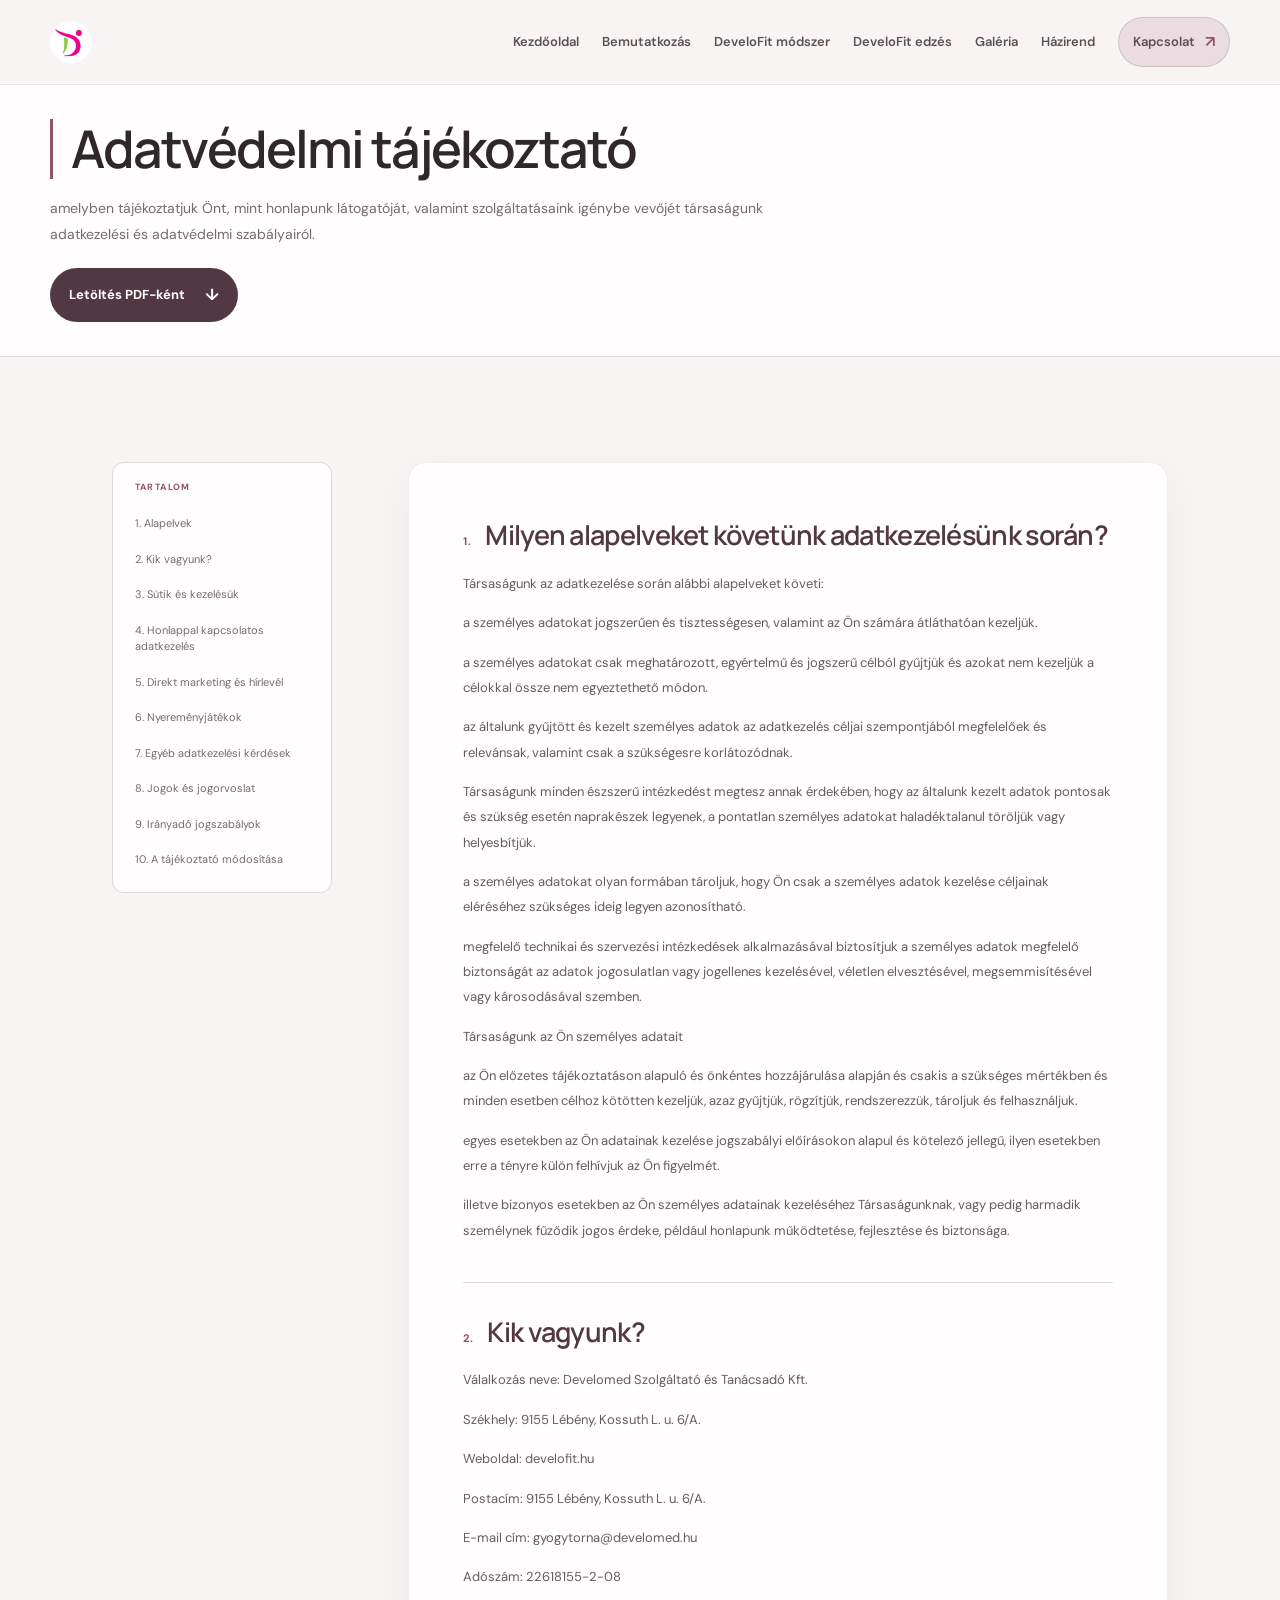
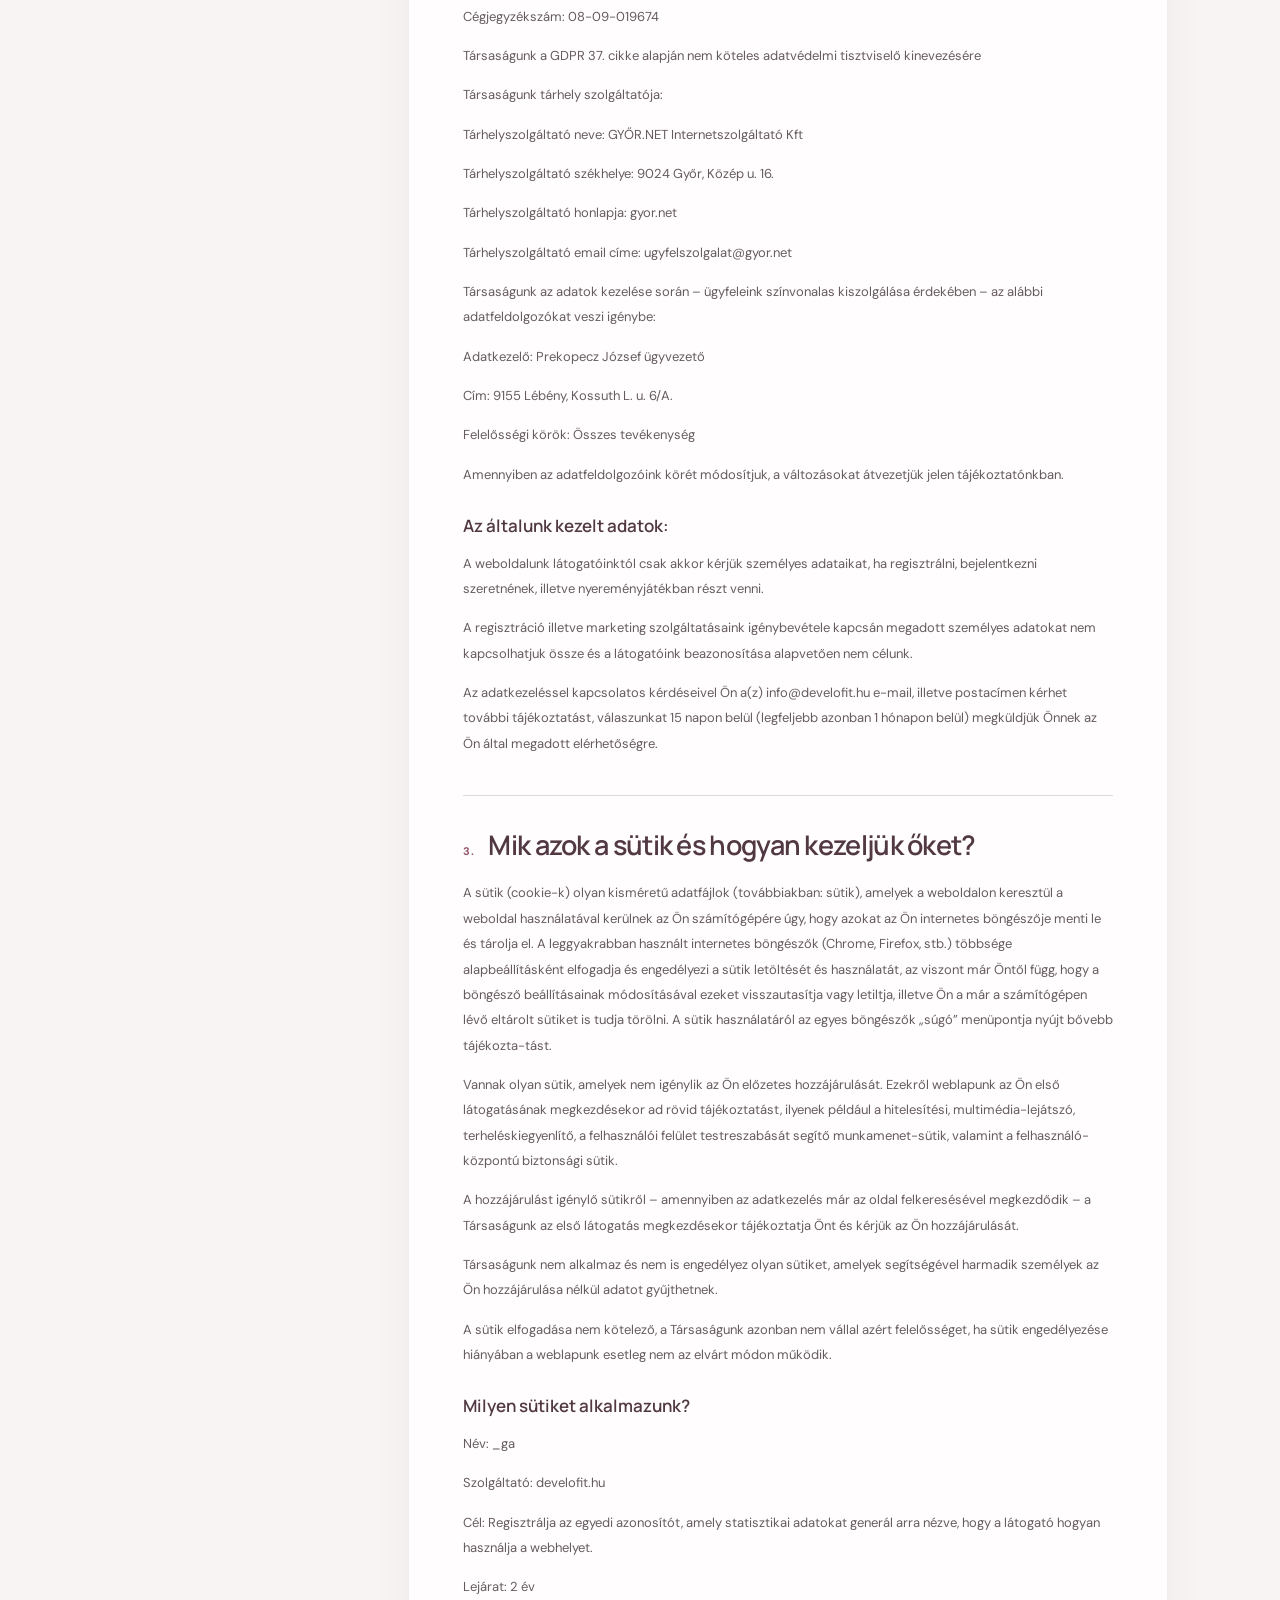
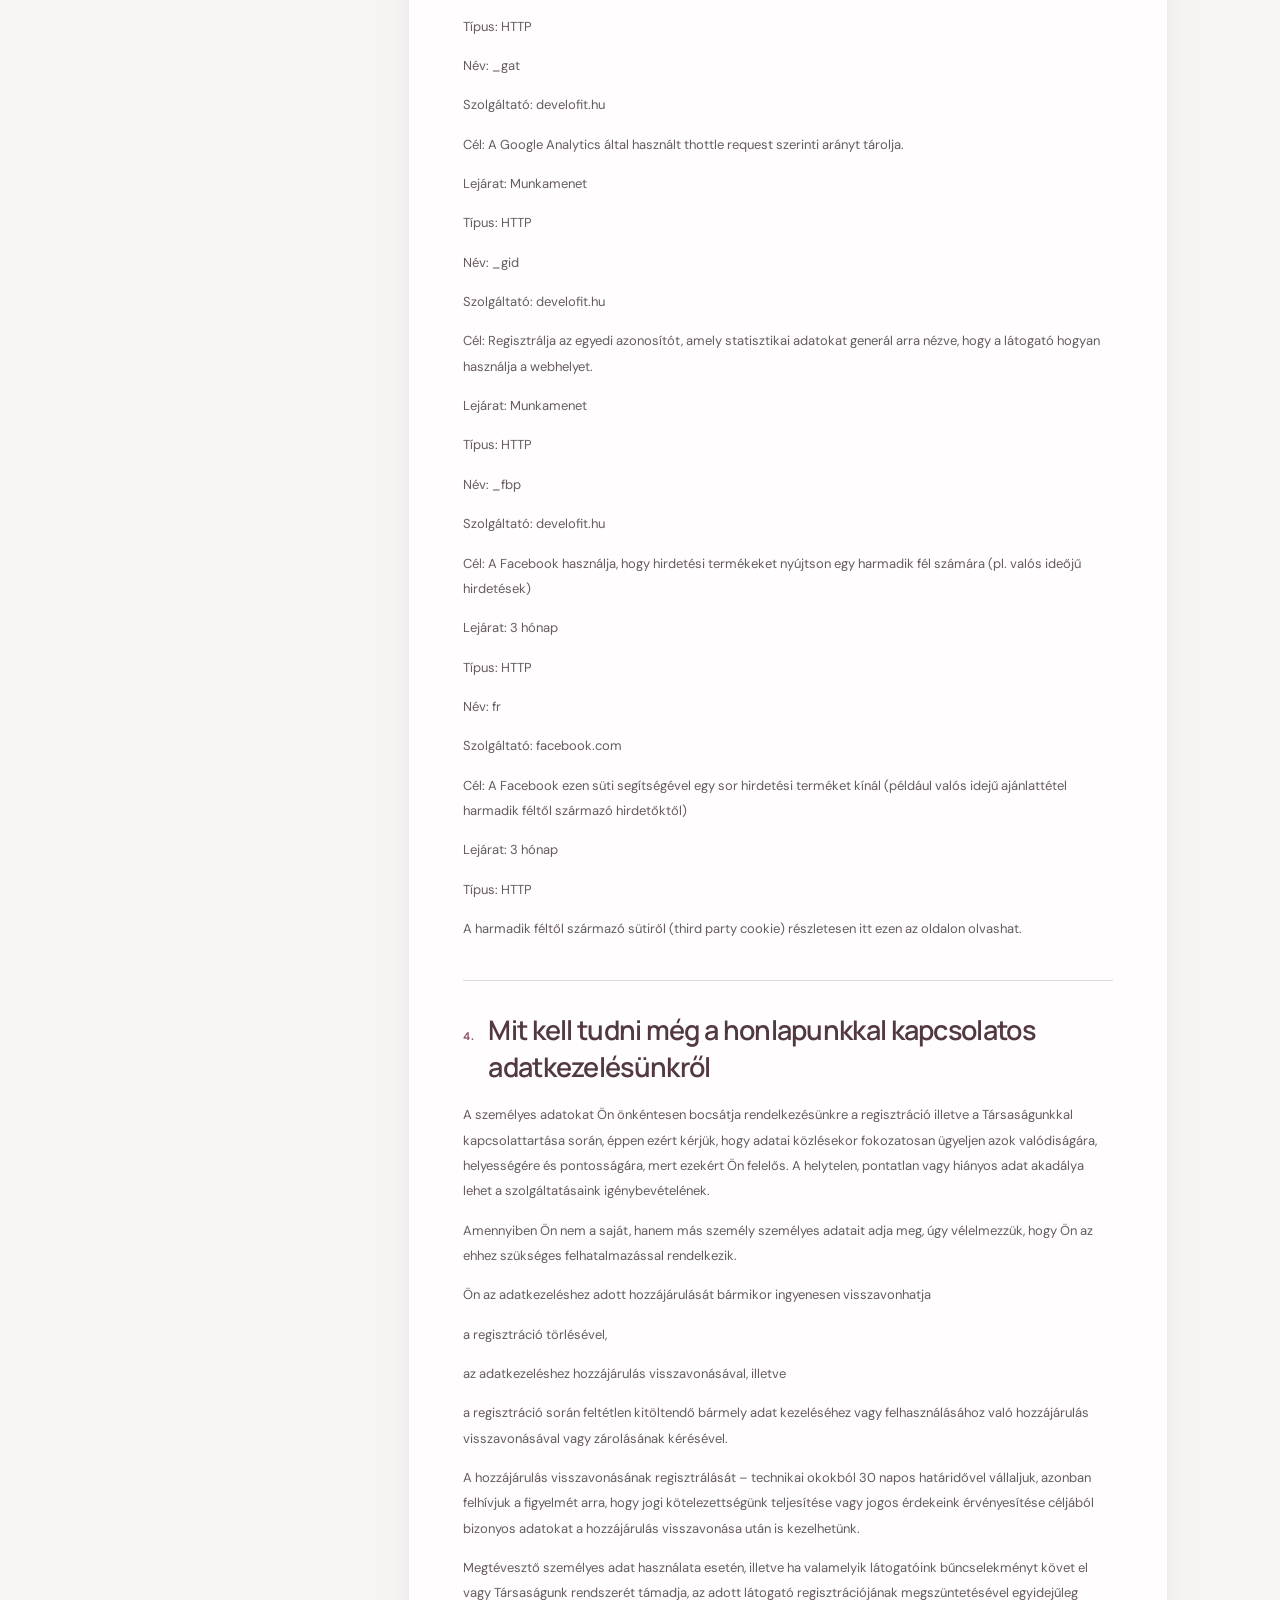
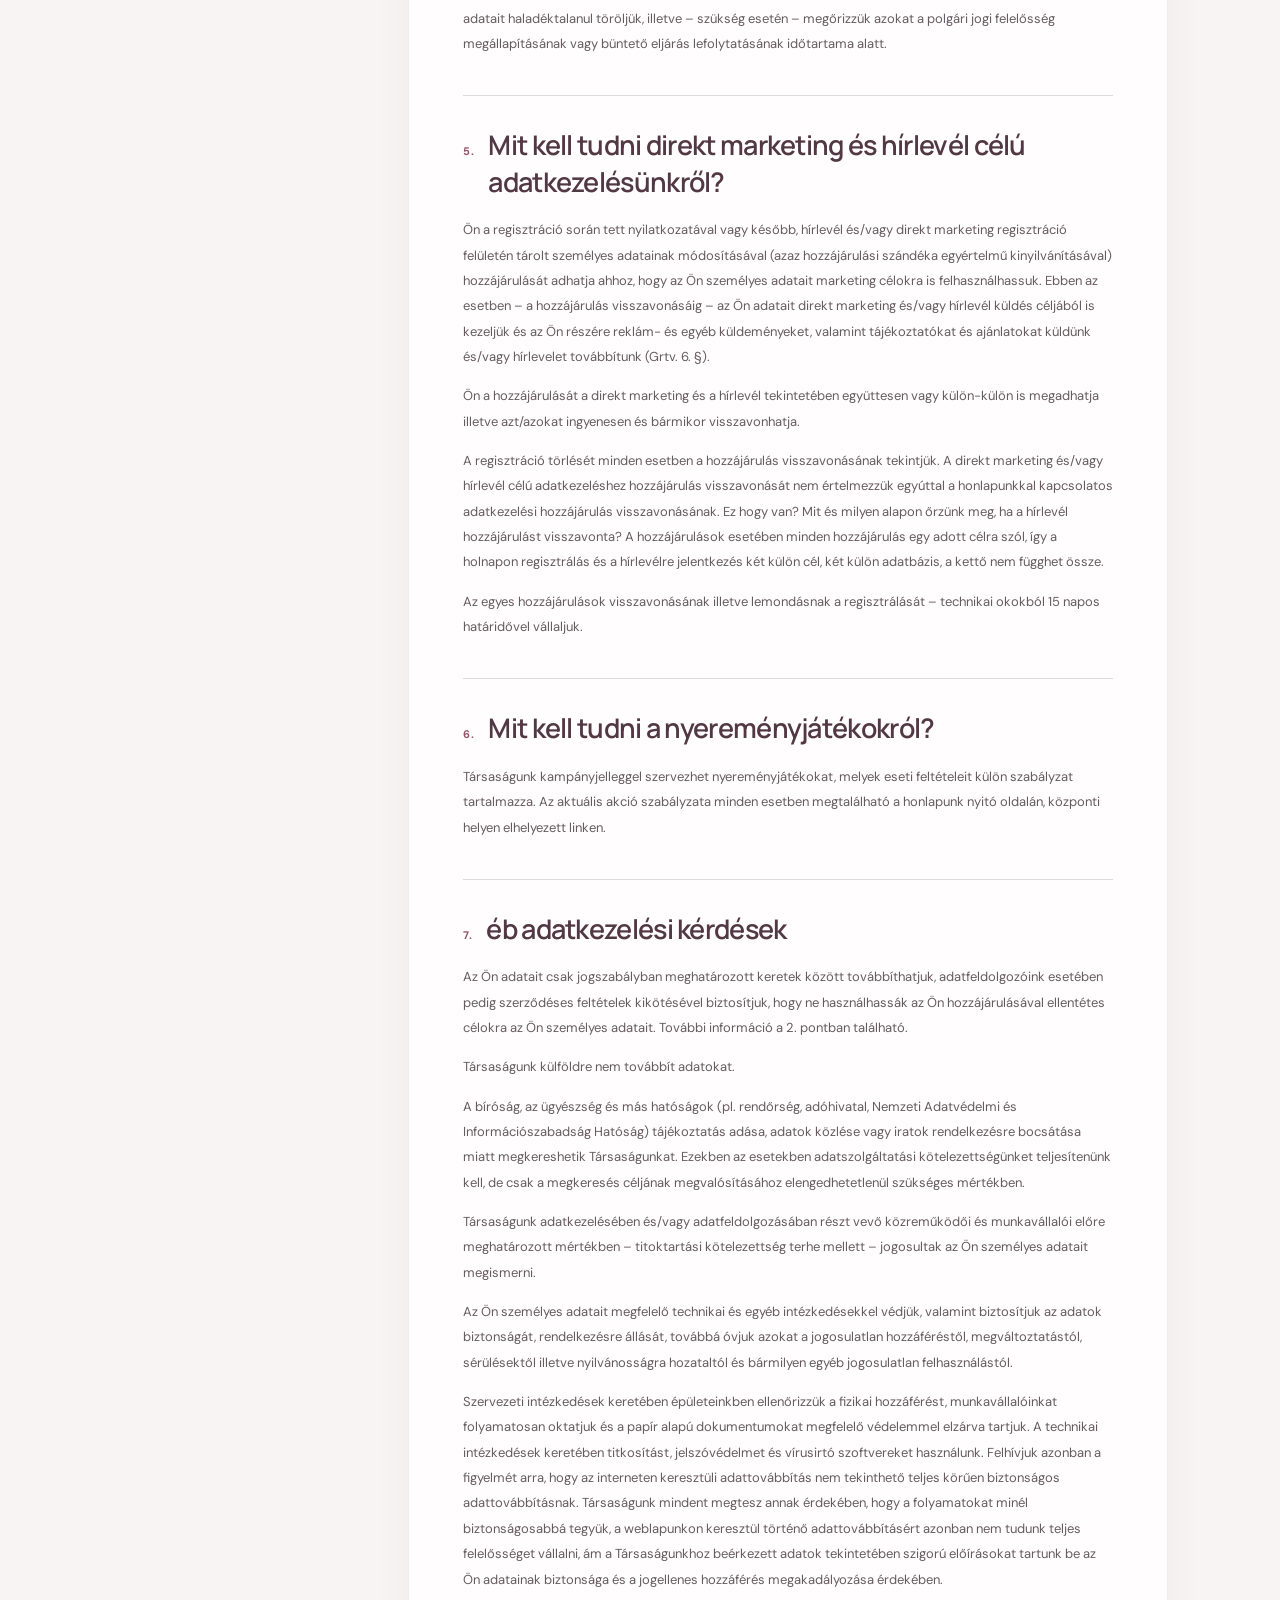
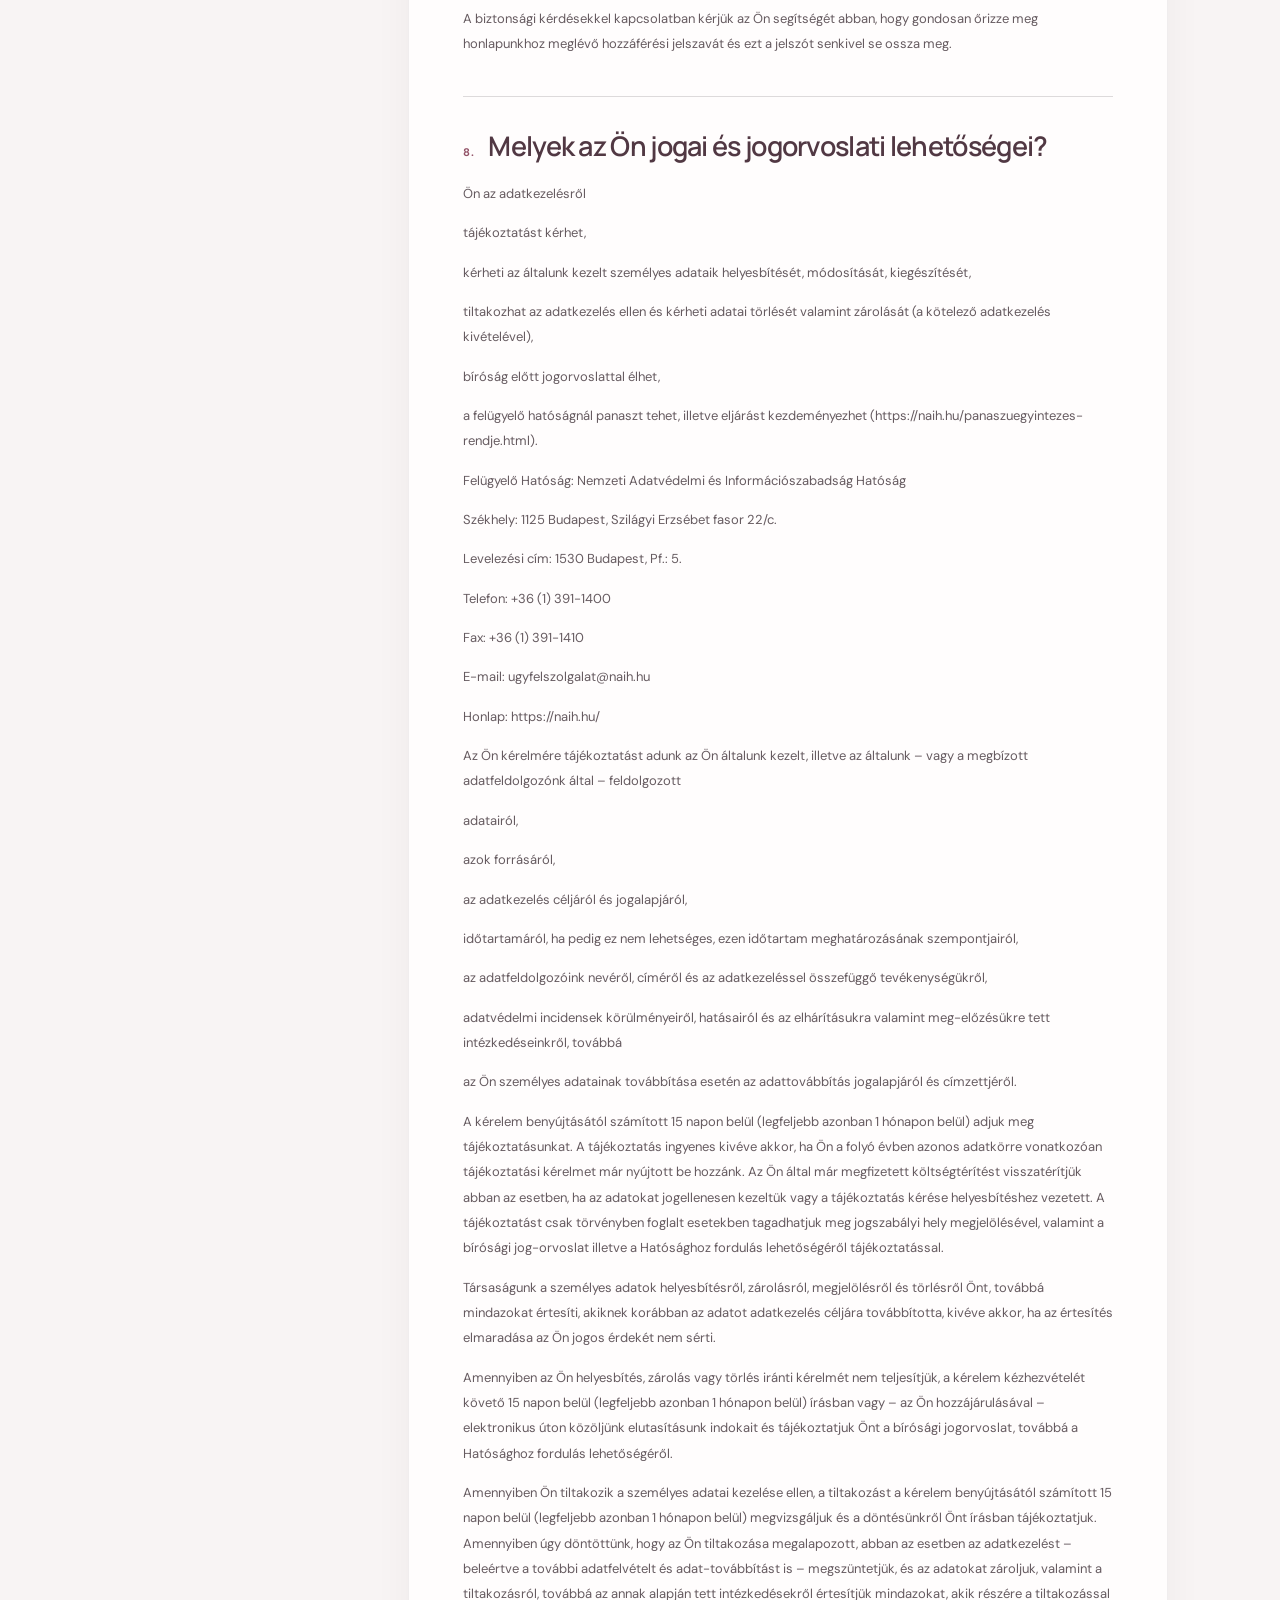
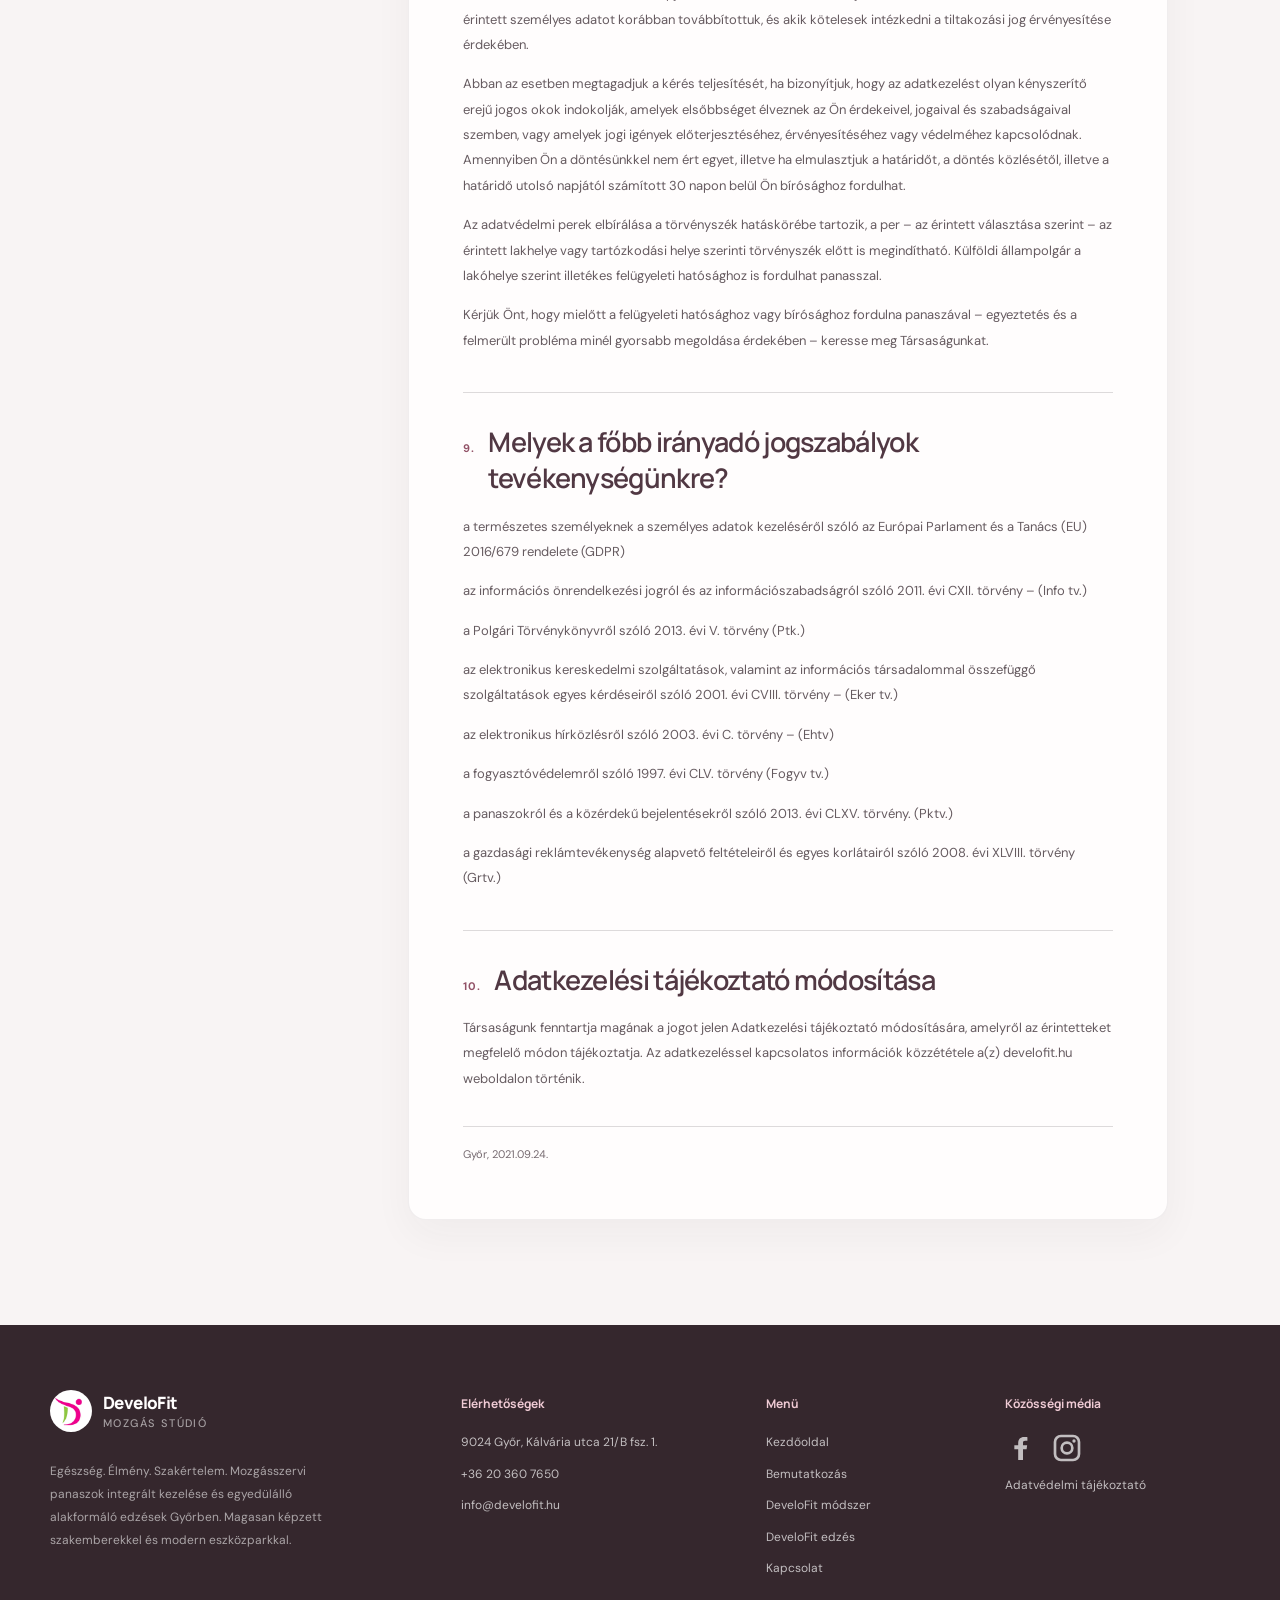
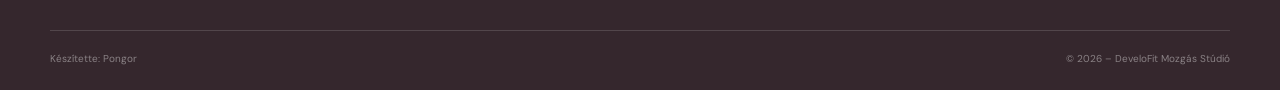
==== commit d571cb6e: "adatvedelmi letoltes" ====
--- a/adatvedelmi-tajekoztato.html
+++ b/adatvedelmi-tajekoztato.html
@@ -35,6 +35,9 @@
         <div class="container">
           <h1>Adatv&#233;delmi t&#225;j&#233;koztat&#243;</h1>
           <p>amelyben t&#225;j&#233;koztatjuk &#214;nt, mint honlapunk l&#225;togat&#243;j&#225;t, valamint szolg&#225;ltat&#225;saink ig&#233;nybe vevőj&#233;t t&#225;rsas&#225;gunk adatkezel&#233;si &#233;s adatv&#233;delmi szab&#225;lyair&#243;l.</p>
+          <div class="privacy-download">
+            <a class="button button-dark" href="adatvedelmi-tajekoztato.pdf" download>Letöltés PDF-ként<span aria-hidden="true">↓</span></a>
+          </div>
         </div>
       </section>
       <section class="privacy-content section-pad">
--- a/styles.css
+++ b/styles.css
@@ -1,4 +1,4 @@
-/* DeveloFit kezdőoldal — letisztult, reszponzív stílus */
+
 :root {
   --paper:#f8f4f4;
   --white:#fffdfd;
@@ -3365,6 +3365,9 @@
   font-size:14px;
   line-height:1.9
 }
+.privacy-download {
+  margin-top:20px
+}
 .privacy-content {
   background:var(--paper)
 }
